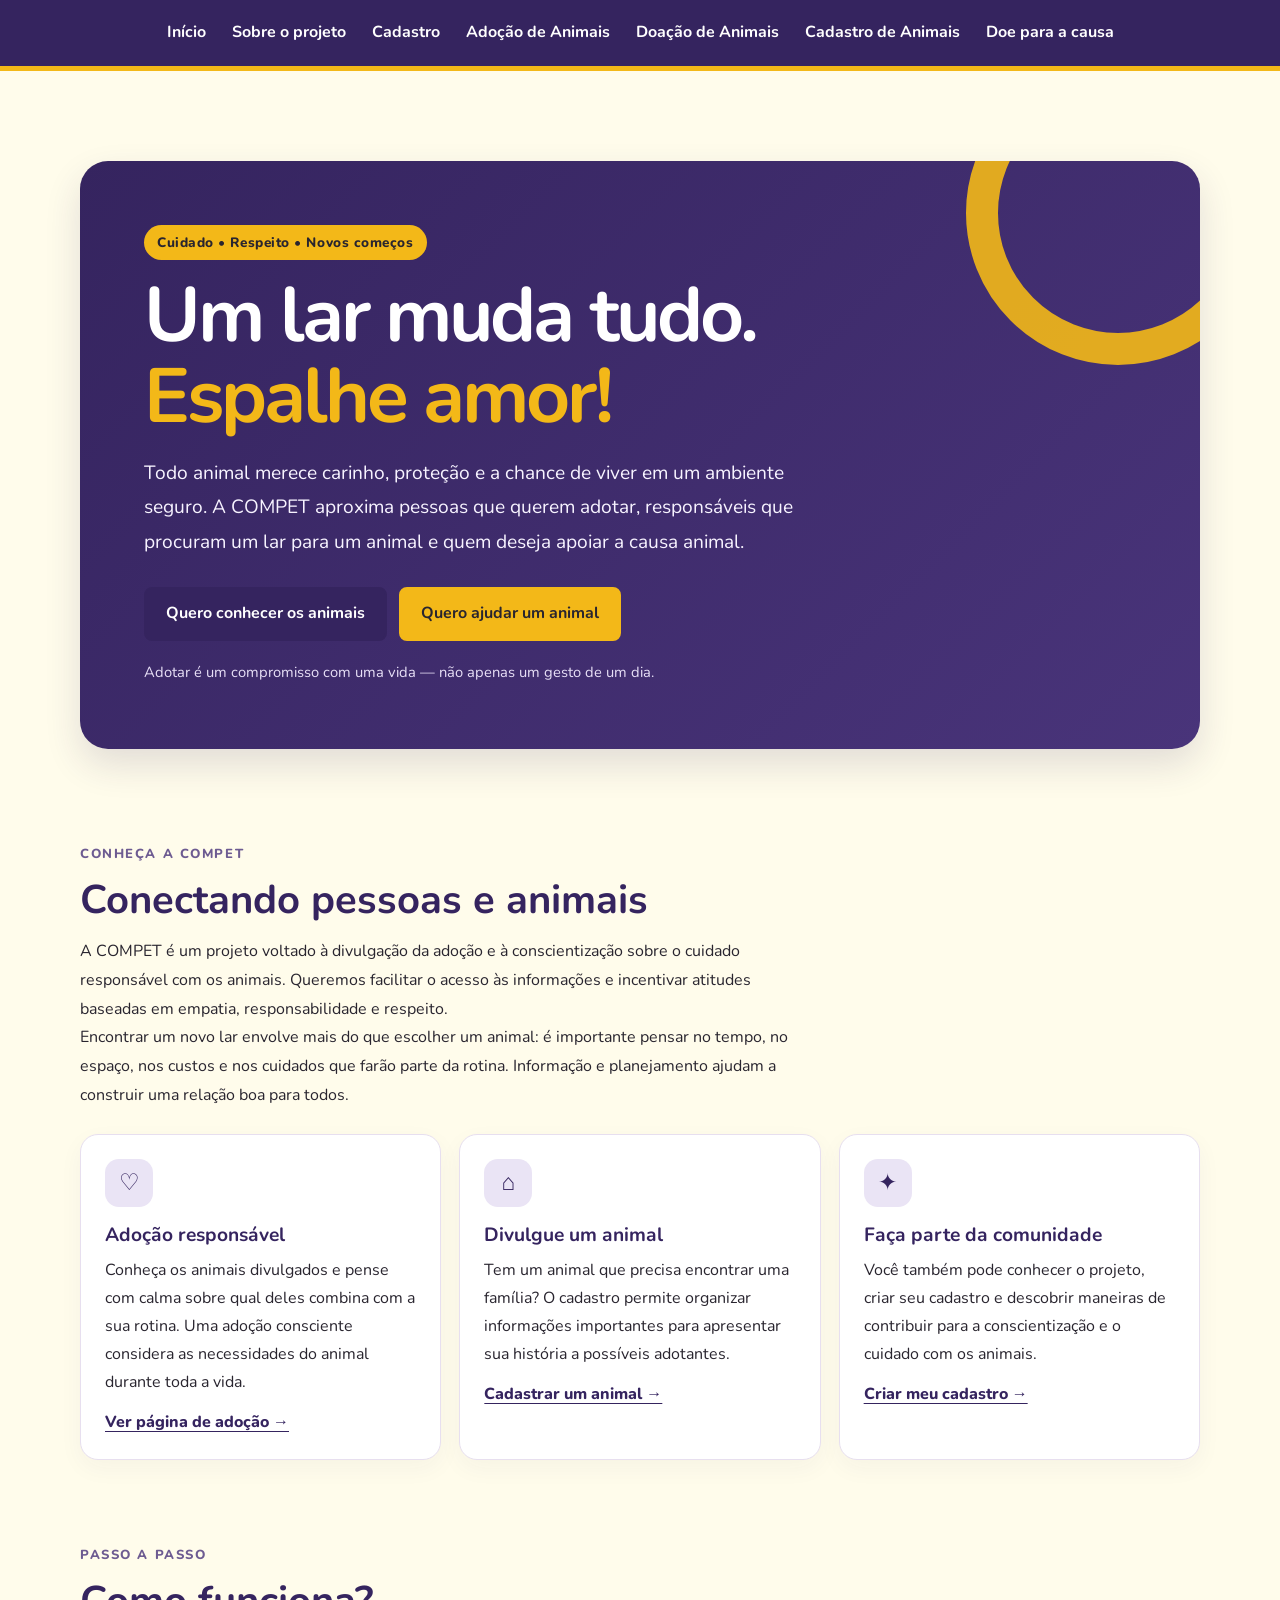
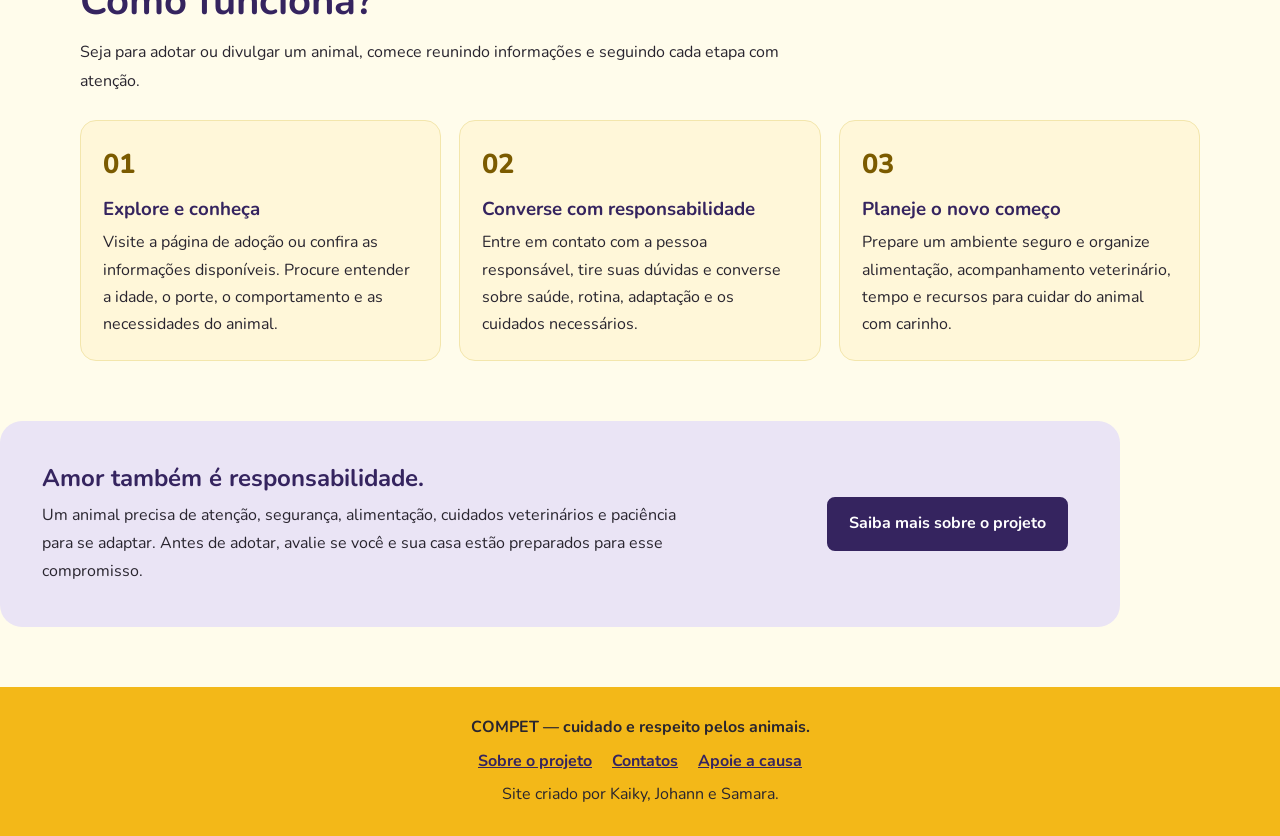
==== index.html @ 45d0186b "Redesenha página inicial e amplia conteúdo da COMPET" ====
<!DOCTYPE html>
<html lang="pt-BR">
<head>
    <meta charset="UTF-8">
    <meta name="viewport" content="width=device-width, initial-scale=1.0">
    <meta name="author" content="Johann, Samara e Kaiky">
    <meta name="description" content="COMPET: conheça caminhos para adoção responsável, cadastro de animais e apoio à causa animal.">
    <meta name="theme-color" content="#35245F">
    <title>COMPET | Espalhe amor, transforme vidas</title>
    <link rel="icon" href="icone_compet.png">
    <link rel="stylesheet" href="css/style.css">
    <style>
        .skip-link{position:absolute;left:12px;top:10px;z-index:10;transform:translateY(-160%);padding:10px 14px;background:#fff;color:#35245F;border:2px solid #35245F;border-radius:8px}
        .skip-link:focus{transform:translateY(0)}
        .home{width:min(1120px,90%);margin:0 auto}
        .hero{padding:clamp(44px,8vw,90px) 0 58px}
        .hero-box{position:relative;overflow:hidden;padding:clamp(28px,6vw,64px);border-radius:28px;background:linear-gradient(135deg,#35245F 0%,#49347A 100%);color:#fff;box-shadow:0 16px 36px #35245f24}
        .hero-box:after{content:"";position:absolute;width:240px;height:240px;border:32px solid #F3B818;border-radius:50%;right:-70px;top:-100px;opacity:.9}
        .eyebrow{display:inline-block;margin-bottom:16px;padding:7px 13px;border-radius:999px;background:#F3B818;color:#29252F;font-size:.85rem;font-weight:800;letter-spacing:.04em}
        .hero h1{max-width:720px;margin-bottom:18px;color:#fff;font-size:clamp(2.5rem,7vw,4.8rem);line-height:1.05;letter-spacing:-.04em}
        .hero h1 span{color:#F3B818}
        .hero p{max-width:650px;color:#F7F3FF;font-size:clamp(1.05rem,2vw,1.2rem);line-height:1.8}
        .acoes{display:flex;flex-wrap:wrap;gap:12px;margin-top:28px}
        .acoes .botao-link{margin:0;text-align:center}
        .acoes .botao-link.secundario{background:#F3B818;border-color:#F3B818;color:#29252F}
        .acoes .botao-link.secundario:hover{background:#ffcf45}
        .nota-hero{margin-top:18px!important;font-size:.92rem!important;color:#e8e0f7!important}
        .secao{padding:34px 0 48px}
        .cabecalho-secao{max-width:720px;margin-bottom:24px}
        .cabecalho-secao .mini{color:#6d5b91;text-transform:uppercase;font-size:.82rem;font-weight:800;letter-spacing:.12em}
        .cabecalho-secao h2{margin:8px 0 12px;font-size:clamp(1.8rem,4vw,2.5rem)}
        .cabecalho-secao p{line-height:1.8}
        .grade{display:grid;grid-template-columns:repeat(3,minmax(0,1fr));gap:18px}
        .cartao{padding:24px;border:1px solid #e7dfef;border-radius:18px;background:#fff;box-shadow:0 8px 24px #35245f0b}
        .icone-cartao{display:grid;place-items:center;width:48px;height:48px;margin-bottom:16px;border-radius:14px;background:#EAE4F5;color:#35245F;font-size:1.45rem}
        .cartao h3{margin-bottom:9px;font-size:1.2rem}
        .cartao p{line-height:1.75}
        .cartao a{display:inline-block;margin-top:14px;font-weight:800;text-underline-offset:4px}
        .passos{display:grid;grid-template-columns:repeat(3,minmax(0,1fr));gap:18px;counter-reset:passo}
        .passo{padding:22px;border-radius:16px;background:#fff7d9;border:1px solid #f3e6ac}
        .passo:before{counter-increment:passo;content:"0" counter(passo);display:block;margin-bottom:12px;color:#7b5b00;font-size:1.7rem;font-weight:800}
        .passo h3{margin-bottom:8px}
        .passo p{line-height:1.7}
        .faixa{display:flex;align-items:center;justify-content:space-between;gap:24px;padding:clamp(24px,5vw,42px);border-radius:22px;background:#EAE4F5;margin:12px 0 60px}
        .faixa h2{margin-bottom:8px}
        .faixa p{max-width:650px;line-height:1.75}
        footer{margin-top:auto}
        footer p{margin:8px 0}
        footer a{margin:0 8px}
        @media(max-width:800px){.grade,.passos{grid-template-columns:1fr 1fr}.faixa{align-items:flex-start;flex-direction:column}}
        @media(max-width:560px){.grade,.passos{grid-template-columns:1fr}.hero-box:after{width:140px;height:140px;border-width:20px;right:-70px;top:-65px}.acoes{flex-direction:column}.acoes .botao-link{width:100%}.secao{padding:24px 0 36px}}
    </style>
</head>
<body>
    <a class="skip-link" href="#conteudo-principal">Pular para o conteúdo principal</a>
    <header>
        <nav aria-label="Navegação principal">
            <a href="index.html" aria-current="page">Início</a>
            <a href="paginas/sobre o projeto.html">Sobre o projeto</a>
            <a href="paginas/cadastro.html">Cadastro</a>
            <a href="paginas/adocao.html">Adoção de Animais</a>
            <a href="paginas/doacao.html">Doação de Animais</a>
            <a href="paginas/cadastro animal.html">Cadastro de Animais</a>
            <a href="paginas/fundo.html">Doe para a causa</a>
        </nav>
    </header>

    <main id="conteudo-principal">
        <section class="hero home" aria-labelledby="titulo-principal">
            <div class="hero-box">
                <span class="eyebrow">Cuidado • Respeito • Novos começos</span>
                <h1 id="titulo-principal">Um lar muda tudo. <span>Espalhe amor!</span></h1>
                <p>Todo animal merece carinho, proteção e a chance de viver em um ambiente seguro. A COMPET aproxima pessoas que querem adotar, responsáveis que procuram um lar para um animal e quem deseja apoiar a causa animal.</p>
                <div class="acoes">
                    <a class="botao-link" href="paginas/adocao.html">Quero conhecer os animais</a>
                    <a class="botao-link secundario" href="paginas/doacao.html">Quero ajudar um animal</a>
                </div>
                <p class="nota-hero">Adotar é um compromisso com uma vida — não apenas um gesto de um dia.</p>
            </div>
        </section>

        <section class="secao home" aria-labelledby="sobre-compet">
            <div class="cabecalho-secao">
                <span class="mini">Conheça a COMPET</span>
                <h2 id="sobre-compet">Conectando pessoas e animais</h2>
                <p>A COMPET é um projeto voltado à divulgação da adoção e à conscientização sobre o cuidado responsável com os animais. Queremos facilitar o acesso às informações e incentivar atitudes baseadas em empatia, responsabilidade e respeito.</p>
                <p>Encontrar um novo lar envolve mais do que escolher um animal: é importante pensar no tempo, no espaço, nos custos e nos cuidados que farão parte da rotina. Informação e planejamento ajudam a construir uma relação boa para todos.</p>
            </div>
            <div class="grade">
                <article class="cartao">
                    <div class="icone-cartao" aria-hidden="true">♡</div>
                    <h3>Adoção responsável</h3>
                    <p>Conheça os animais divulgados e pense com calma sobre qual deles combina com a sua rotina. Uma adoção consciente considera as necessidades do animal durante toda a vida.</p>
                    <a href="paginas/adocao.html">Ver página de adoção →</a>
                </article>
                <article class="cartao">
                    <div class="icone-cartao" aria-hidden="true">⌂</div>
                    <h3>Divulgue um animal</h3>
                    <p>Tem um animal que precisa encontrar uma família? O cadastro permite organizar informações importantes para apresentar sua história a possíveis adotantes.</p>
                    <a href="paginas/cadastro animal.html">Cadastrar um animal →</a>
                </article>
                <article class="cartao">
                    <div class="icone-cartao" aria-hidden="true">✦</div>
                    <h3>Faça parte da comunidade</h3>
                    <p>Você também pode conhecer o projeto, criar seu cadastro e descobrir maneiras de contribuir para a conscientização e o cuidado com os animais.</p>
                    <a href="paginas/cadastro.html">Criar meu cadastro →</a>
                </article>
            </div>
        </section>

        <section class="secao home" aria-labelledby="como-funciona">
            <div class="cabecalho-secao">
                <span class="mini">Passo a passo</span>
                <h2 id="como-funciona">Como funciona?</h2>
                <p>Seja para adotar ou divulgar um animal, comece reunindo informações e seguindo cada etapa com atenção.</p>
            </div>
            <div class="passos">
                <article class="passo">
                    <h3>Explore e conheça</h3>
                    <p>Visite a página de adoção ou confira as informações disponíveis. Procure entender a idade, o porte, o comportamento e as necessidades do animal.</p>
                </article>
                <article class="passo">
                    <h3>Converse com responsabilidade</h3>
                    <p>Entre em contato com a pessoa responsável, tire suas dúvidas e converse sobre saúde, rotina, adaptação e os cuidados necessários.</p>
                </article>
                <article class="passo">
                    <h3>Planeje o novo começo</h3>
                    <p>Prepare um ambiente seguro e organize alimentação, acompanhamento veterinário, tempo e recursos para cuidar do animal com carinho.</p>
                </article>
            </div>
        </section>

        <section class="home faixa" aria-labelledby="adocao-consciente">
            <div>
                <h2 id="adocao-consciente">Amor também é responsabilidade.</h2>
                <p>Um animal precisa de atenção, segurança, alimentação, cuidados veterinários e paciência para se adaptar. Antes de adotar, avalie se você e sua casa estão preparados para esse compromisso.</p>
            </div>
            <a class="botao-link" href="paginas/sobre o projeto.html">Saiba mais sobre o projeto</a>
        </section>
    </main>

    <footer>
        <p><strong>COMPET — cuidado e respeito pelos animais.</strong></p>
        <p>
            <a href="paginas/sobre o projeto.html">Sobre o projeto</a>
            <a href="paginas/contato.html">Contatos</a>
            <a href="paginas/fundo.html">Apoie a causa</a>
        </p>
        <p>Site criado por Kaiky, Johann e Samara.</p>
    </footer>
</body>
</html>
---- css/style.css ----
@import url('https://fonts.googleapis.com/css2?family=Nunito:wght@400;600;700;800&display=swap');

* {
    margin: 0;
    padding: 0;
    box-sizing: border-box;
}

html {
    background-color: #FFFCEB;
    scroll-behavior: smooth;
    min-height: 100%;
}

body {
    min-height: 100vh;
    display: flex;
    flex-direction: column;
    font-family: 'Nunito', Arial, sans-serif;
    color: #29252F;
    background-color: #FFFCEB;
    line-height: 1.6;
}

main {
    flex: 1;
}

h1, h2, h3 {
    color: #35245F;
    line-height: 1.25;
}

nav {
    background-color: #35245F;
    border-bottom: 5px solid #F3B818;
    padding: 20px 8%;
    display: flex;
    align-items: center;
    justify-content: center;
    flex-wrap: wrap;
    gap: 12px 26px;
    text-align: center;
}

nav a {
    color: #FFFFFF;
    text-decoration: none;
    font-weight: 700;
}

nav a:hover {
    color: #F3B818;
    text-decoration: underline;
    text-underline-offset: 4px;
}

#titulo {
    font-family: 'Nunito', Arial, sans-serif;
    font-size: clamp(2.2rem, 5vw, 3rem);
    font-weight: 800;
    color: #35245F;
}

a {
    color: #35245F;
}

a:hover {
    text-decoration-thickness: 2px;
}

button,
input[type="submit"],
input[type="button"] {
    font: inherit;
    font-weight: 700;
    color: #FFFFFF;
    background-color: #35245F;
    border: 2px solid #35245F;
    border-radius: 8px;
    padding: 10px 18px;
    cursor: pointer;
}

button:hover,
input[type="submit"]:hover,
input[type="button"]:hover {
    background-color: #281A49;
    border-color: #281A49;
}

input,
select,
textarea {
    font: inherit;
    color: #29252F;
}

.botao-link {
    display: inline-block;
    margin: 12px 10px 12px 0;
    padding: 12px 20px;
    border: 2px solid #35245F;
    border-radius: 8px;
    background-color: #35245F;
    color: #FFFFFF;
    text-decoration: none;
    font-weight: 700;
}

.botao-link.secundario {
    background-color: #EAE4F5;
    color: #35245F;
}

.botao-link:hover {
    text-decoration: underline;
    text-underline-offset: 3px;
}

.botao-link.secundario:hover {
    background-color: #DCD2EE;
}

footer {
    background-color: #F3B818;
    color: #29252F;
    padding: 20px 8%;
    text-align: center;
}

footer a {
    color: #35245F;
    font-weight: 700;
}

a:focus-visible,
button:focus-visible,
input:focus-visible,
select:focus-visible,
textarea:focus-visible {
    outline: 3px solid #35245F;
    outline-offset: 3px;
}

@media (max-width: 600px) {
    nav {
        padding: 16px 5%;
        gap: 10px 16px;
    }

    footer {
        padding: 18px 5%;
    }
}
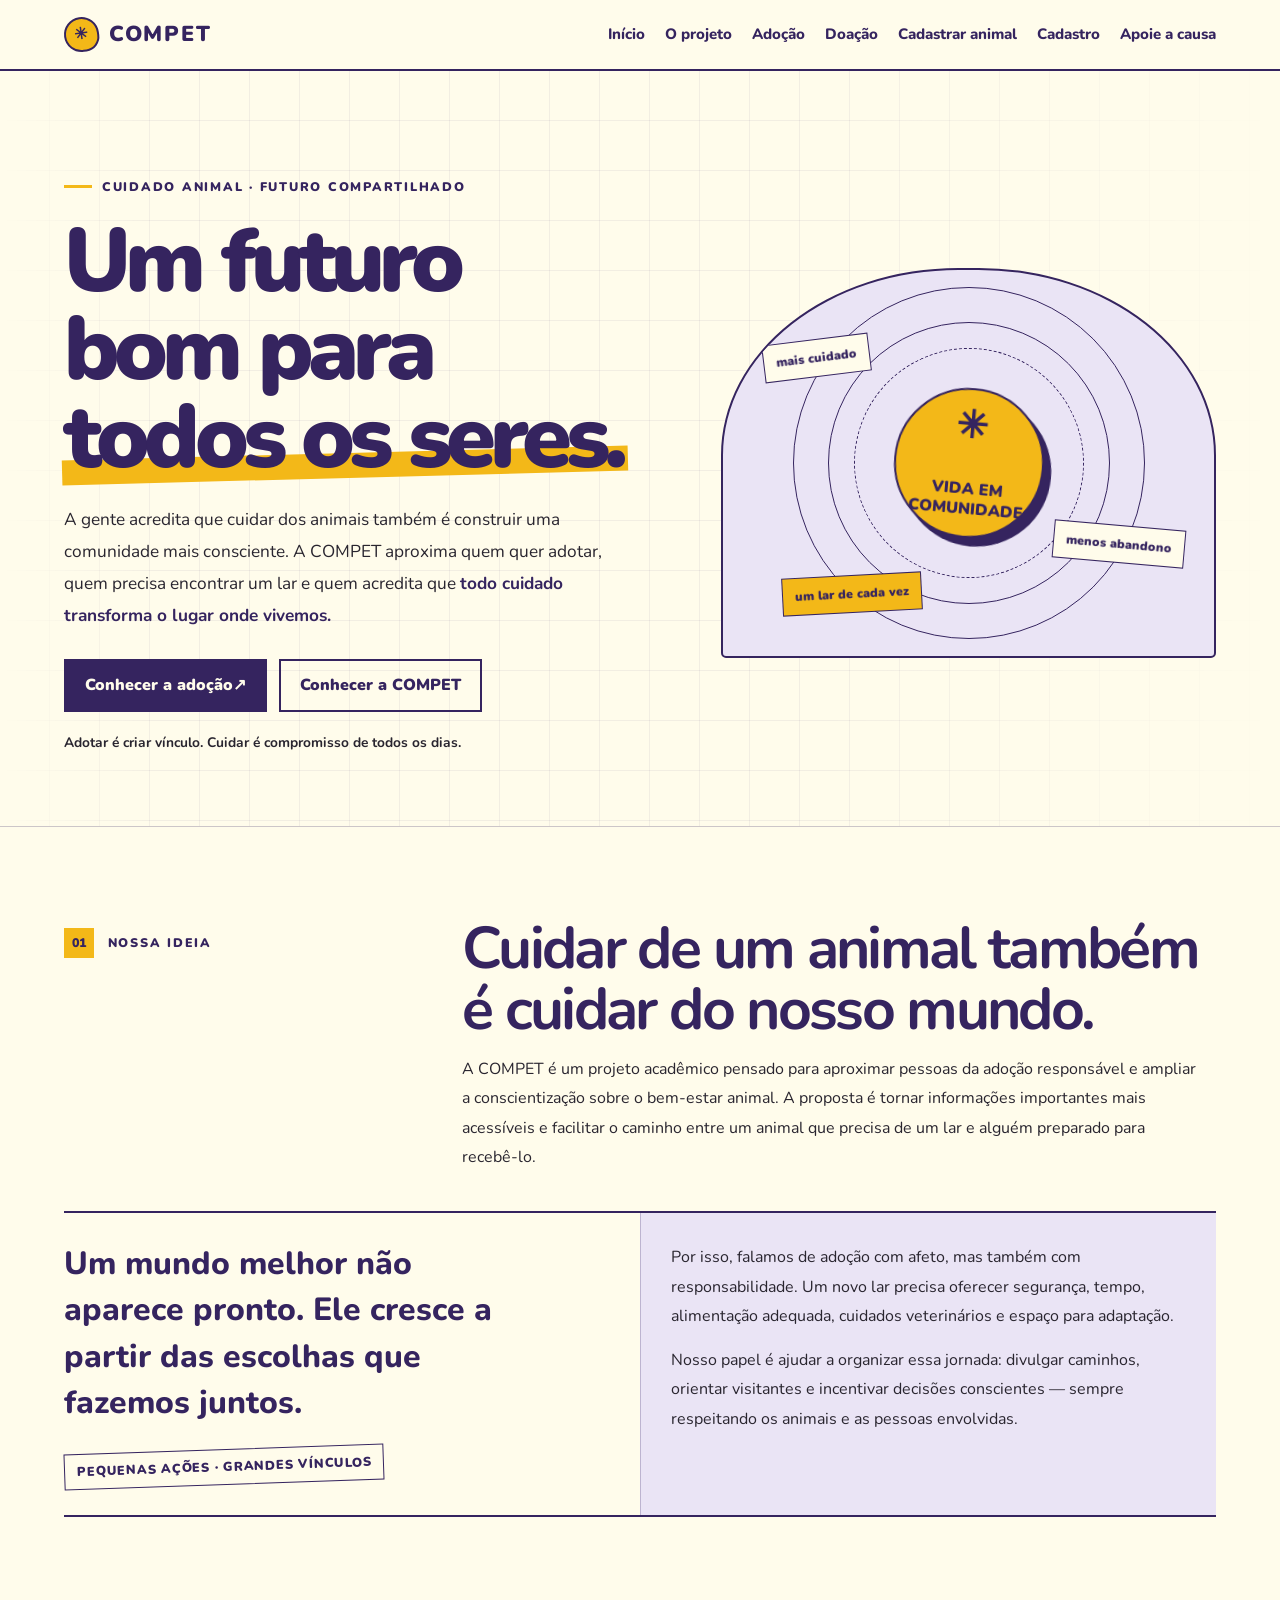
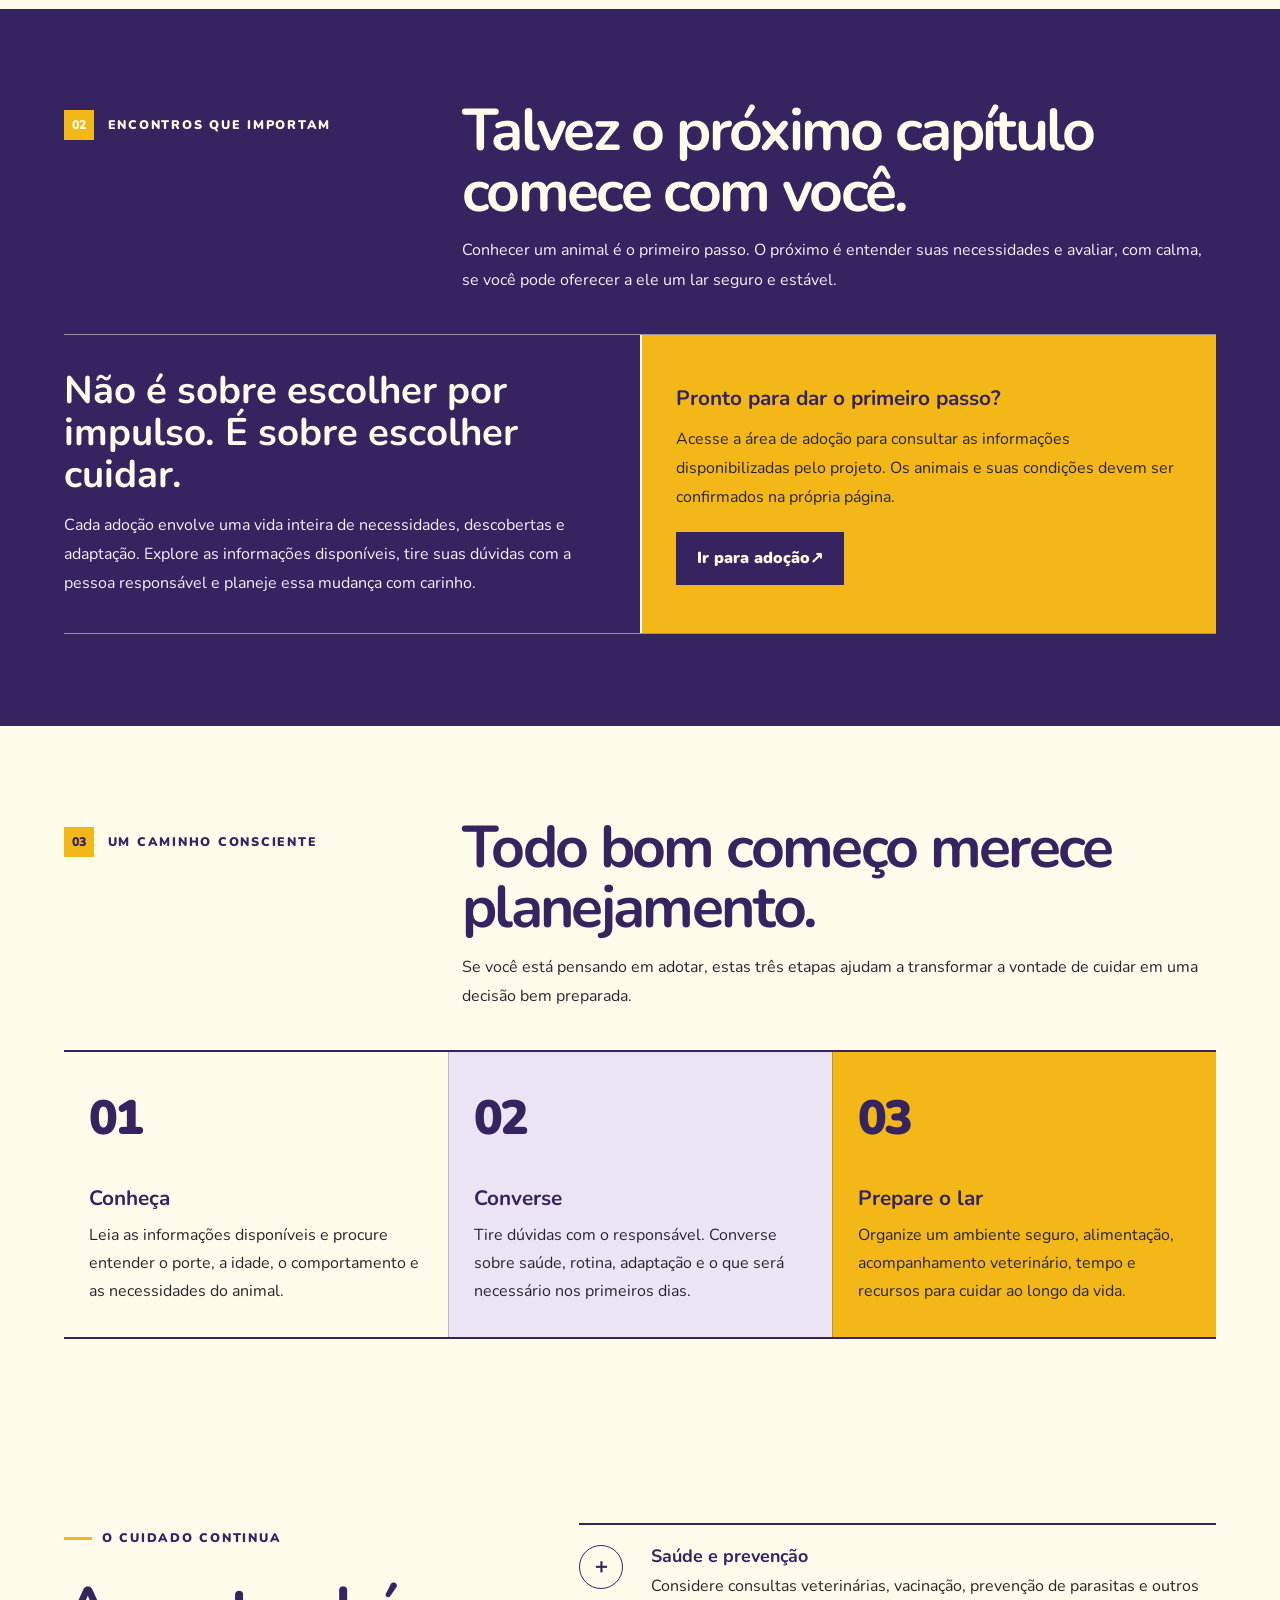
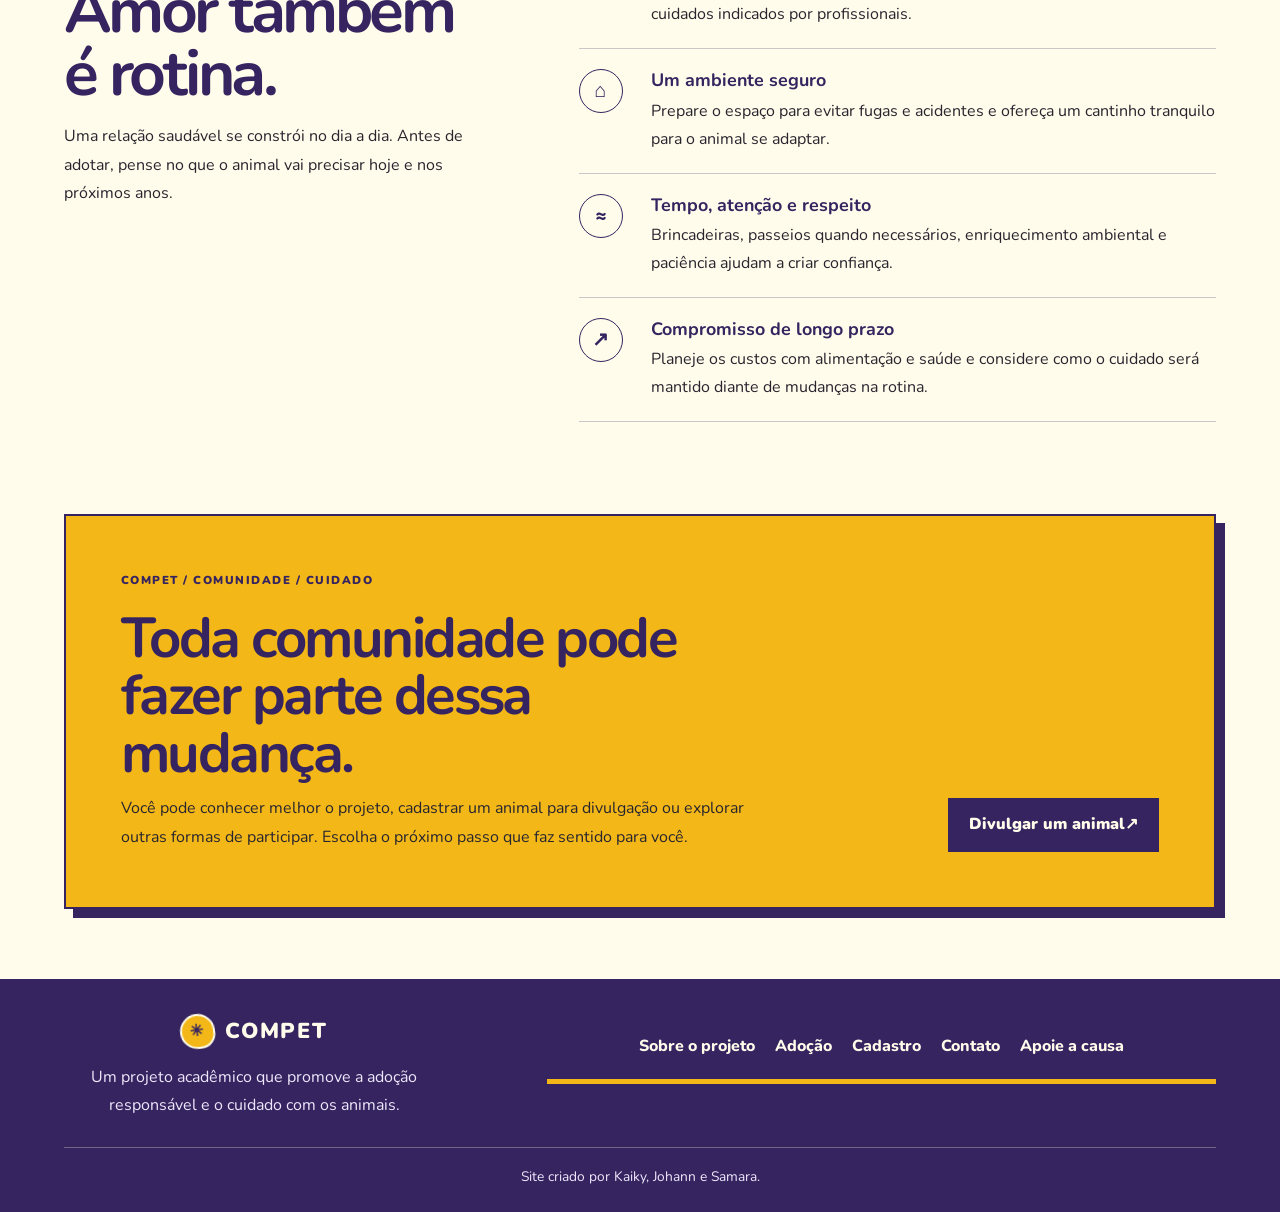
==== commit fa087be7: "Redesign da página inicial com identidade solarpunk" ====
--- a/index.html
+++ b/index.html
@@ -4,149 +4,404 @@
     <meta charset="UTF-8">
     <meta name="viewport" content="width=device-width, initial-scale=1.0">
     <meta name="author" content="Johann, Samara e Kaiky">
-    <meta name="description" content="COMPET: conheça caminhos para adoção responsável, cadastro de animais e apoio à causa animal.">
-    <meta name="theme-color" content="#35245F">
-    <title>COMPET | Espalhe amor, transforme vidas</title>
+    <meta name="description" content="COMPET conecta pessoas à adoção responsável e ao cuidado com os animais.">
+    <meta name="theme-color" content="#FFFCEB">
+    <title>COMPET — Um futuro bom para todos os seres</title>
     <link rel="icon" href="icone_compet.png">
     <link rel="stylesheet" href="css/style.css">
     <style>
-        .skip-link{position:absolute;left:12px;top:10px;z-index:10;transform:translateY(-160%);padding:10px 14px;background:#fff;color:#35245F;border:2px solid #35245F;border-radius:8px}
-        .skip-link:focus{transform:translateY(0)}
-        .home{width:min(1120px,90%);margin:0 auto}
-        .hero{padding:clamp(44px,8vw,90px) 0 58px}
-        .hero-box{position:relative;overflow:hidden;padding:clamp(28px,6vw,64px);border-radius:28px;background:linear-gradient(135deg,#35245F 0%,#49347A 100%);color:#fff;box-shadow:0 16px 36px #35245f24}
-        .hero-box:after{content:"";position:absolute;width:240px;height:240px;border:32px solid #F3B818;border-radius:50%;right:-70px;top:-100px;opacity:.9}
-        .eyebrow{display:inline-block;margin-bottom:16px;padding:7px 13px;border-radius:999px;background:#F3B818;color:#29252F;font-size:.85rem;font-weight:800;letter-spacing:.04em}
-        .hero h1{max-width:720px;margin-bottom:18px;color:#fff;font-size:clamp(2.5rem,7vw,4.8rem);line-height:1.05;letter-spacing:-.04em}
-        .hero h1 span{color:#F3B818}
-        .hero p{max-width:650px;color:#F7F3FF;font-size:clamp(1.05rem,2vw,1.2rem);line-height:1.8}
-        .acoes{display:flex;flex-wrap:wrap;gap:12px;margin-top:28px}
-        .acoes .botao-link{margin:0;text-align:center}
-        .acoes .botao-link.secundario{background:#F3B818;border-color:#F3B818;color:#29252F}
-        .acoes .botao-link.secundario:hover{background:#ffcf45}
-        .nota-hero{margin-top:18px!important;font-size:.92rem!important;color:#e8e0f7!important}
-        .secao{padding:34px 0 48px}
-        .cabecalho-secao{max-width:720px;margin-bottom:24px}
-        .cabecalho-secao .mini{color:#6d5b91;text-transform:uppercase;font-size:.82rem;font-weight:800;letter-spacing:.12em}
-        .cabecalho-secao h2{margin:8px 0 12px;font-size:clamp(1.8rem,4vw,2.5rem)}
-        .cabecalho-secao p{line-height:1.8}
-        .grade{display:grid;grid-template-columns:repeat(3,minmax(0,1fr));gap:18px}
-        .cartao{padding:24px;border:1px solid #e7dfef;border-radius:18px;background:#fff;box-shadow:0 8px 24px #35245f0b}
-        .icone-cartao{display:grid;place-items:center;width:48px;height:48px;margin-bottom:16px;border-radius:14px;background:#EAE4F5;color:#35245F;font-size:1.45rem}
-        .cartao h3{margin-bottom:9px;font-size:1.2rem}
-        .cartao p{line-height:1.75}
-        .cartao a{display:inline-block;margin-top:14px;font-weight:800;text-underline-offset:4px}
-        .passos{display:grid;grid-template-columns:repeat(3,minmax(0,1fr));gap:18px;counter-reset:passo}
-        .passo{padding:22px;border-radius:16px;background:#fff7d9;border:1px solid #f3e6ac}
-        .passo:before{counter-increment:passo;content:"0" counter(passo);display:block;margin-bottom:12px;color:#7b5b00;font-size:1.7rem;font-weight:800}
-        .passo h3{margin-bottom:8px}
-        .passo p{line-height:1.7}
-        .faixa{display:flex;align-items:center;justify-content:space-between;gap:24px;padding:clamp(24px,5vw,42px);border-radius:22px;background:#EAE4F5;margin:12px 0 60px}
-        .faixa h2{margin-bottom:8px}
-        .faixa p{max-width:650px;line-height:1.75}
-        footer{margin-top:auto}
-        footer p{margin:8px 0}
-        footer a{margin:0 8px}
-        @media(max-width:800px){.grade,.passos{grid-template-columns:1fr 1fr}.faixa{align-items:flex-start;flex-direction:column}}
-        @media(max-width:560px){.grade,.passos{grid-template-columns:1fr}.hero-box:after{width:140px;height:140px;border-width:20px;right:-70px;top:-65px}.acoes{flex-direction:column}.acoes .botao-link{width:100%}.secao{padding:24px 0 36px}}
+        :root {
+            --creme: #FFFCEB;
+            --roxo: #35245F;
+            --amarelo: #F3B818;
+            --lilas: #EAE4F5;
+            --texto: #29252F;
+            --linha: rgba(53,36,95,.25);
+        }
+
+        html { scroll-behavior: smooth; }
+        body { overflow-x: hidden; background: var(--creme); }
+        .skip-link {
+            position: absolute; top: 8px; left: 12px; z-index: 20;
+            padding: 10px 14px; background: var(--creme); color: var(--roxo);
+            border: 2px solid var(--roxo); transform: translateY(-160%);
+        }
+        .skip-link:focus { transform: translateY(0); }
+        .site-nav {
+            position: relative; z-index: 5; display: flex; align-items: center;
+            justify-content: space-between; gap: 20px; padding: 17px max(5%, calc((100% - 1180px)/2));
+            background: var(--creme); border-bottom: 2px solid var(--roxo);
+        }
+        .marca {
+            display: inline-flex; align-items: center; gap: 10px; color: var(--roxo);
+            text-decoration: none; font-size: 1.35rem; font-weight: 900; letter-spacing: .08em;
+            white-space: nowrap;
+        }
+        .marca-simbolo {
+            display: inline-grid; place-items: center; width: 35px; height: 35px;
+            border: 2px solid var(--roxo); border-radius: 50% 50% 42% 50%;
+            background: var(--amarelo); font-size: 1rem; transform: rotate(-8deg);
+        }
+        .site-nav nav {
+            display: flex; flex-wrap: wrap; align-items: center; justify-content: flex-end;
+            gap: 8px 20px; padding: 0; background: transparent; border: 0; text-align: left;
+        }
+        .site-nav nav a {
+            color: var(--roxo); font-size: .94rem; font-weight: 800; text-decoration: none;
+            text-underline-offset: 5px;
+        }
+        .site-nav nav a:hover, .site-nav nav a:focus-visible { color: var(--roxo); text-decoration: underline; }
+        a:focus-visible { outline: 3px solid var(--amarelo); outline-offset: 4px; }
+        .wrap { width: min(1160px, 90%); margin-inline: auto; }
+        .hero {
+            position: relative; padding: clamp(55px, 8vw, 100px) 0 72px;
+            border-bottom: 1px solid var(--linha); overflow: hidden;
+        }
+        .hero:before {
+            content: ""; position: absolute; inset: 0; pointer-events: none; opacity: .5;
+            background-image: linear-gradient(90deg, transparent 49px, var(--linha) 50px, transparent 51px),
+                              linear-gradient(transparent 49px, var(--linha) 50px, transparent 51px);
+            background-size: 50px 50px;
+            mask-image: linear-gradient(90deg, transparent, #000 12%, #000 65%, transparent);
+        }
+        .hero-layout {
+            position: relative; display: grid; grid-template-columns: 1.08fr .92fr;
+            align-items: center; gap: clamp(28px, 6vw, 82px);
+        }
+        .kicker {
+            display: inline-flex; align-items: center; gap: 10px; margin-bottom: 22px;
+            color: var(--roxo); font-size: .78rem; font-weight: 900; letter-spacing: .14em;
+            text-transform: uppercase;
+        }
+        .kicker:before { content: ""; width: 28px; height: 3px; background: var(--amarelo); }
+        h1, h2, h3 { color: var(--roxo); }
+        .hero h1 {
+            max-width: 700px; margin: 0 0 22px; font-size: clamp(3.1rem, 7vw, 6.4rem);
+            line-height: .98; letter-spacing: -.065em; font-weight: 900;
+        }
+        .hero h1 em { position: relative; display: inline-block; color: var(--roxo); font-style: normal; z-index: 0; }
+        .hero h1 em:after {
+            content: ""; position: absolute; z-index: -1; height: .28em; left: -.02em; right: -.06em;
+            bottom: .04em; background: var(--amarelo); transform: rotate(-1.5deg);
+        }
+        .hero-copy { max-width: 560px; font-size: 1.08rem; line-height: 1.85; }
+        .hero-copy strong { color: var(--roxo); }
+        .hero-actions { display: flex; flex-wrap: wrap; align-items: center; gap: 12px; margin-top: 27px; }
+        .cta {
+            display: inline-flex; align-items: center; justify-content: center; min-height: 49px;
+            padding: 12px 19px; border: 2px solid var(--roxo); background: var(--roxo);
+            color: var(--creme); font-weight: 900; text-decoration: none; transition: transform .18s ease;
+        }
+        .cta:hover { color: var(--creme); transform: translateY(-3px); text-decoration: underline; text-underline-offset: 4px; }
+        .cta-light { background: transparent; color: var(--roxo); }
+        .cta-light:hover { background: var(--lilas); color: var(--roxo); }
+        .hero-note { margin-top: 20px; font-size: .86rem; font-weight: 700; }
+        .sun-system {
+            position: relative; min-height: 390px; display: grid; place-items: center;
+            border: 2px solid var(--roxo); border-radius: 48% 48% 5px 5px;
+            background: var(--lilas); overflow: hidden;
+        }
+        .sun-system:before, .sun-system:after { content: ""; position: absolute; border: 1px solid var(--roxo); border-radius: 50%; }
+        .sun-system:before { width: 280px; height: 280px; }
+        .sun-system:after { width: 350px; height: 350px; }
+        .orbit {
+            position: absolute; width: 230px; height: 230px; border: 1px dashed var(--roxo);
+            border-radius: 50%; transform: rotate(-25deg);
+        }
+        .sun-disc {
+            position: relative; z-index: 1; display: grid; place-items: center; width: 150px; height: 150px;
+            border: 2px solid var(--roxo); border-radius: 50%; background: var(--amarelo);
+            color: var(--roxo); font-size: 1rem; font-weight: 900; text-align: center; line-height: 1.2;
+            box-shadow: 8px 8px 0 var(--roxo); transform: rotate(5deg);
+        }
+        .sun-disc span { display: block; font-size: 2.4rem; line-height: 1; }
+        .orbit-label {
+            position: absolute; z-index: 2; padding: 8px 12px; background: var(--creme);
+            border: 1px solid var(--roxo); color: var(--roxo); font-size: .78rem; font-weight: 900;
+        }
+        .label-one { top: 18%; left: 8%; transform: rotate(-7deg); }
+        .label-two { right: 6%; bottom: 24%; transform: rotate(5deg); }
+        .label-three { left: 12%; bottom: 11%; transform: rotate(-3deg); background: var(--amarelo); }
+        .section { padding: clamp(56px, 8vw, 92px) 0; }
+        .section-heading { display: grid; grid-template-columns: .65fr 1.35fr; gap: 35px; align-items: start; margin-bottom: 38px; }
+        .section-index { padding-top: 9px; color: var(--roxo); font-size: .78rem; font-weight: 900; letter-spacing: .14em; text-transform: uppercase; }
+        .section-index span { display: inline-block; padding: 5px 8px; margin-right: 8px; background: var(--amarelo); letter-spacing: 0; }
+        .section-heading h2 { max-width: 760px; margin: 0 0 14px; font-size: clamp(2.1rem, 4.6vw, 4rem); line-height: 1.03; letter-spacing: -.045em; }
+        .section-heading p { max-width: 740px; line-height: 1.85; }
+        .manifesto { display: grid; grid-template-columns: 1fr 1fr; border-top: 2px solid var(--roxo); border-bottom: 2px solid var(--roxo); }
+        .manifesto-lead { padding: 28px 32px 30px 0; }
+        .manifesto-lead p { max-width: 470px; font-size: clamp(1.3rem, 2.5vw, 2rem); line-height: 1.45; font-weight: 800; color: var(--roxo); }
+        .manifesto-detail { padding: 30px; border-left: 1px solid var(--linha); background: var(--lilas); }
+        .manifesto-detail p { line-height: 1.85; }
+        .manifesto-detail p + p { margin-top: 14px; }
+        .word-stamp {
+            display: inline-block; margin-top: 22px; padding: 7px 12px; border: 1px solid var(--roxo);
+            color: var(--roxo); font-size: .8rem; font-weight: 900; letter-spacing: .06em; transform: rotate(-2deg);
+        }
+        .adoption-zone { background: var(--roxo); color: var(--creme); }
+        .adoption-zone h2, .adoption-zone h3 { color: var(--creme); }
+        .adoption-zone .section-index { color: var(--creme); }
+        .adoption-zone .section-heading p { color: #f4efff; }
+        .adoption-feature {
+            display: grid; grid-template-columns: 1fr 1fr; align-items: stretch;
+            border-top: 1px solid rgba(255,252,235,.5); border-bottom: 1px solid rgba(255,252,235,.5);
+        }
+        .adoption-quote { padding: 35px 40px 35px 0; }
+        .adoption-quote h3 { margin-bottom: 15px; font-size: clamp(1.7rem, 3vw, 2.7rem); line-height: 1.1; }
+        .adoption-quote p { max-width: 520px; line-height: 1.8; color: #f4efff; }
+        .adoption-aside {
+            display: flex; flex-direction: column; align-items: flex-start; justify-content: center;
+            padding: 34px; background: var(--amarelo); color: var(--texto); border-left: 2px solid var(--creme);
+        }
+        .adoption-aside strong { color: var(--roxo); font-size: 1.3rem; }
+        .adoption-aside p { margin: 10px 0 20px; line-height: 1.8; }
+        .adoption-aside .cta { background: var(--roxo); color: var(--creme); border-color: var(--roxo); }
+        .steps { display: grid; grid-template-columns: repeat(3, minmax(0,1fr)); border-top: 2px solid var(--roxo); border-bottom: 2px solid var(--roxo); }
+        .step { position: relative; padding: 28px 25px 32px; min-height: 230px; }
+        .step + .step { border-left: 1px solid var(--linha); }
+        .step-number { display: block; margin-bottom: 28px; color: var(--roxo); font-size: 3rem; font-weight: 900; letter-spacing: -.07em; }
+        .step:nth-child(2) { background: var(--lilas); }
+        .step:nth-child(3) { background: var(--amarelo); }
+        .step h3 { margin-bottom: 10px; font-size: 1.3rem; }
+        .step p { line-height: 1.75; }
+        .care-layout { display: grid; grid-template-columns: .8fr 1.2fr; gap: clamp(30px, 7vw, 90px); align-items: start; }
+        .care-title { position: sticky; top: 24px; }
+        .care-title h2 { margin: 10px 0 16px; font-size: clamp(2.4rem, 5vw, 4.5rem); line-height: .98; letter-spacing: -.055em; }
+        .care-title p { line-height: 1.8; }
+        .care-list { border-top: 2px solid var(--roxo); }
+        .care-item { display: grid; grid-template-columns: 54px 1fr; gap: 18px; padding: 20px 0; border-bottom: 1px solid var(--linha); }
+        .care-symbol { display: grid; place-items: center; width: 44px; height: 44px; border: 1px solid var(--roxo); border-radius: 50%; color: var(--roxo); font-size: 1.25rem; font-weight: 900; }
+        .care-item h3 { margin-bottom: 5px; font-size: 1.12rem; }
+        .care-item p { line-height: 1.75; }
+        .join-band { position: relative; padding: clamp(28px, 5vw, 55px); background: var(--amarelo); border: 2px solid var(--roxo); box-shadow: 9px 9px 0 var(--roxo); }
+        .join-band:before { content: "COMPET / COMUNIDADE / CUIDADO"; display: block; margin-bottom: 20px; color: var(--roxo); font-size: .72rem; font-weight: 900; letter-spacing: .13em; }
+        .join-inner { display: flex; align-items: flex-end; justify-content: space-between; gap: 28px; }
+        .join-inner h2 { max-width: 650px; margin-bottom: 12px; font-size: clamp(2rem, 4.4vw, 3.8rem); line-height: 1.02; letter-spacing: -.045em; }
+        .join-inner p { max-width: 640px; line-height: 1.8; }
+        .join-inner .cta { flex-shrink: 0; background: var(--roxo); color: var(--creme); }
+        .site-footer { margin-top: 70px; padding: 35px 0 24px; background: var(--roxo); color: var(--creme); }
+        .footer-inner { display: flex; align-items: flex-start; justify-content: space-between; gap: 35px; }
+        .footer-brand { max-width: 380px; }
+        .footer-brand .marca { color: var(--creme); }
+        .footer-brand .marca-simbolo { color: var(--roxo); border-color: var(--creme); }
+        .footer-brand p { margin-top: 14px; color: #eee7fb; line-height: 1.75; }
+        .footer-links { display: flex; flex-wrap: wrap; gap: 12px 20px; }
+        .footer-links a { color: var(--creme); font-weight: 800; text-underline-offset: 4px; }
+        .footer-bottom { margin-top: 28px; padding-top: 18px; border-top: 1px solid rgba(255,252,235,.3); font-size: .86rem; color: #eee7fb; }
+        @media (prefers-reduced-motion: reduce) { *, *:before, *:after { scroll-behavior: auto !important; transition: none !important; } }
+        @media (max-width: 850px) {
+            .site-nav { align-items: flex-start; flex-direction: column; }
+            .site-nav nav { justify-content: flex-start; }
+            .hero-layout { grid-template-columns: 1fr; }
+            .sun-system { min-height: 320px; }
+            .section-heading { grid-template-columns: 1fr; gap: 12px; }
+            .care-layout { grid-template-columns: 1fr; }
+            .care-title { position: static; }
+            .join-inner { align-items: flex-start; flex-direction: column; }
+        }
+        @media (max-width: 600px) {
+            .site-nav { padding: 15px 5%; }
+            .site-nav nav { gap: 8px 14px; }
+            .site-nav nav a { font-size: .88rem; }
+            .hero { padding: 48px 0 52px; }
+            .hero h1 { font-size: clamp(2.9rem, 15vw, 4.4rem); }
+            .hero-actions { align-items: stretch; flex-direction: column; }
+            .cta { width: 100%; text-align: center; }
+            .sun-system { min-height: 290px; }
+            .sun-system:before { width: 210px; height: 210px; }
+            .sun-system:after { width: 270px; height: 270px; }
+            .sun-disc { width: 125px; height: 125px; }
+            .sun-disc span { font-size: 2rem; }
+            .label-one { left: 4%; }
+            .label-two { right: 3%; }
+            .manifesto, .adoption-feature { grid-template-columns: 1fr; }
+            .manifesto-lead { padding: 25px 0; }
+            .manifesto-detail { padding: 25px; border-left: 0; border-top: 1px solid var(--linha); }
+            .adoption-quote { padding: 28px 0; }
+            .adoption-aside { padding: 25px; border-left: 0; border-top: 2px solid var(--creme); }
+            .steps { grid-template-columns: 1fr; }
+            .step { min-height: 0; padding: 22px; }
+            .step + .step { border-left: 0; border-top: 1px solid var(--linha); }
+            .step-number { margin-bottom: 13px; }
+            .care-item { grid-template-columns: 42px 1fr; gap: 12px; }
+            .care-symbol { width: 36px; height: 36px; }
+            .join-band { box-shadow: 5px 5px 0 var(--roxo); }
+            .footer-inner { flex-direction: column; }
+            .site-footer { margin-top: 55px; }
+        }
     </style>
 </head>
 <body>
     <a class="skip-link" href="#conteudo-principal">Pular para o conteúdo principal</a>
-    <header>
+
+    <header class="site-nav">
+        <a class="marca" href="index.html" aria-label="COMPET — página inicial">
+            <span class="marca-simbolo" aria-hidden="true">✳</span>
+            <span>COMPET</span>
+        </a>
         <nav aria-label="Navegação principal">
             <a href="index.html" aria-current="page">Início</a>
-            <a href="paginas/sobre o projeto.html">Sobre o projeto</a>
+            <a href="paginas/sobre o projeto.html">O projeto</a>
+            <a href="paginas/adocao.html">Adoção</a>
+            <a href="paginas/doacao.html">Doação</a>
+            <a href="paginas/cadastro animal.html">Cadastrar animal</a>
             <a href="paginas/cadastro.html">Cadastro</a>
-            <a href="paginas/adocao.html">Adoção de Animais</a>
-            <a href="paginas/doacao.html">Doação de Animais</a>
-            <a href="paginas/cadastro animal.html">Cadastro de Animais</a>
-            <a href="paginas/fundo.html">Doe para a causa</a>
+            <a href="paginas/fundo.html">Apoie a causa</a>
         </nav>
     </header>
 
     <main id="conteudo-principal">
-        <section class="hero home" aria-labelledby="titulo-principal">
-            <div class="hero-box">
-                <span class="eyebrow">Cuidado • Respeito • Novos começos</span>
-                <h1 id="titulo-principal">Um lar muda tudo. <span>Espalhe amor!</span></h1>
-                <p>Todo animal merece carinho, proteção e a chance de viver em um ambiente seguro. A COMPET aproxima pessoas que querem adotar, responsáveis que procuram um lar para um animal e quem deseja apoiar a causa animal.</p>
-                <div class="acoes">
-                    <a class="botao-link" href="paginas/adocao.html">Quero conhecer os animais</a>
-                    <a class="botao-link secundario" href="paginas/doacao.html">Quero ajudar um animal</a>
-                </div>
-                <p class="nota-hero">Adotar é um compromisso com uma vida — não apenas um gesto de um dia.</p>
-            </div>
-        </section>
-
-        <section class="secao home" aria-labelledby="sobre-compet">
-            <div class="cabecalho-secao">
-                <span class="mini">Conheça a COMPET</span>
-                <h2 id="sobre-compet">Conectando pessoas e animais</h2>
-                <p>A COMPET é um projeto voltado à divulgação da adoção e à conscientização sobre o cuidado responsável com os animais. Queremos facilitar o acesso às informações e incentivar atitudes baseadas em empatia, responsabilidade e respeito.</p>
-                <p>Encontrar um novo lar envolve mais do que escolher um animal: é importante pensar no tempo, no espaço, nos custos e nos cuidados que farão parte da rotina. Informação e planejamento ajudam a construir uma relação boa para todos.</p>
-            </div>
-            <div class="grade">
-                <article class="cartao">
-                    <div class="icone-cartao" aria-hidden="true">♡</div>
-                    <h3>Adoção responsável</h3>
-                    <p>Conheça os animais divulgados e pense com calma sobre qual deles combina com a sua rotina. Uma adoção consciente considera as necessidades do animal durante toda a vida.</p>
-                    <a href="paginas/adocao.html">Ver página de adoção →</a>
+        <section class="hero">
+            <div class="wrap hero-layout">
+                <div>
+                    <span class="kicker">Cuidado animal · futuro compartilhado</span>
+                    <h1>Um futuro bom para <em>todos os seres.</em></h1>
+                    <p class="hero-copy">A gente acredita que cuidar dos animais também é construir uma comunidade mais consciente. A COMPET aproxima quem quer adotar, quem precisa encontrar um lar e quem acredita que <strong>todo cuidado transforma o lugar onde vivemos.</strong></p>
+                    <div class="hero-actions">
+                        <a class="cta" href="paginas/adocao.html">Conhecer a adoção <span aria-hidden="true"> ↗</span></a>
+                        <a class="cta cta-light" href="paginas/sobre o projeto.html">Conhecer a COMPET</a>
+                    </div>
+                    <p class="hero-note">Adotar é criar vínculo. Cuidar é compromisso de todos os dias.</p>
+                </div>
+
+                <div class="sun-system" aria-label="Composição gráfica feita com formas geométricas: um sol amarelo rodeado por órbitas">
+                    <span class="orbit" aria-hidden="true"></span>
+                    <span class="orbit-label label-one">mais cuidado</span>
+                    <span class="sun-disc"><span aria-hidden="true">✳</span>VIDA EM<br>COMUNIDADE</span>
+                    <span class="orbit-label label-two">menos abandono</span>
+                    <span class="orbit-label label-three">um lar de cada vez</span>
+                </div>
+            </div>
+        </section>
+
+        <section class="section wrap" aria-labelledby="titulo-projeto">
+            <div class="section-heading">
+                <div class="section-index"><span>01</span> Nossa ideia</div>
+                <div>
+                    <h2 id="titulo-projeto">Cuidar de um animal também é cuidar do nosso mundo.</h2>
+                    <p>A COMPET é um projeto acadêmico pensado para aproximar pessoas da adoção responsável e ampliar a conscientização sobre o bem-estar animal. A proposta é tornar informações importantes mais acessíveis e facilitar o caminho entre um animal que precisa de um lar e alguém preparado para recebê-lo.</p>
+                </div>
+            </div>
+            <div class="manifesto">
+                <div class="manifesto-lead">
+                    <p>Um mundo melhor não aparece pronto. Ele cresce a partir das escolhas que fazemos juntos.</p>
+                    <span class="word-stamp">PEQUENAS AÇÕES · GRANDES VÍNCULOS</span>
+                </div>
+                <div class="manifesto-detail">
+                    <p>Por isso, falamos de adoção com afeto, mas também com responsabilidade. Um novo lar precisa oferecer segurança, tempo, alimentação adequada, cuidados veterinários e espaço para adaptação.</p>
+                    <p>Nosso papel é ajudar a organizar essa jornada: divulgar caminhos, orientar visitantes e incentivar decisões conscientes — sempre respeitando os animais e as pessoas envolvidas.</p>
+                </div>
+            </div>
+        </section>
+
+        <section class="section adoption-zone" aria-labelledby="titulo-adocao">
+            <div class="wrap">
+                <div class="section-heading">
+                    <div class="section-index"><span>02</span> Encontros que importam</div>
+                    <div>
+                        <h2 id="titulo-adocao">Talvez o próximo capítulo comece com você.</h2>
+                        <p>Conhecer um animal é o primeiro passo. O próximo é entender suas necessidades e avaliar, com calma, se você pode oferecer a ele um lar seguro e estável.</p>
+                    </div>
+                </div>
+                <div class="adoption-feature">
+                    <div class="adoption-quote">
+                        <h3>Não é sobre escolher por impulso. É sobre escolher cuidar.</h3>
+                        <p>Cada adoção envolve uma vida inteira de necessidades, descobertas e adaptação. Explore as informações disponíveis, tire suas dúvidas com a pessoa responsável e planeje essa mudança com carinho.</p>
+                    </div>
+                    <div class="adoption-aside">
+                        <strong>Pronto para dar o primeiro passo?</strong>
+                        <p>Acesse a área de adoção para consultar as informações disponibilizadas pelo projeto. Os animais e suas condições devem ser confirmados na própria página.</p>
+                        <a class="cta" href="paginas/adocao.html">Ir para adoção <span aria-hidden="true"> ↗</span></a>
+                    </div>
+                </div>
+            </div>
+        </section>
+
+        <section class="section wrap" aria-labelledby="titulo-etapas">
+            <div class="section-heading">
+                <div class="section-index"><span>03</span> Um caminho consciente</div>
+                <div>
+                    <h2 id="titulo-etapas">Todo bom começo merece planejamento.</h2>
+                    <p>Se você está pensando em adotar, estas três etapas ajudam a transformar a vontade de cuidar em uma decisão bem preparada.</p>
+                </div>
+            </div>
+            <div class="steps">
+                <article class="step">
+                    <span class="step-number">01</span>
+                    <h3>Conheça</h3>
+                    <p>Leia as informações disponíveis e procure entender o porte, a idade, o comportamento e as necessidades do animal.</p>
                 </article>
-                <article class="cartao">
-                    <div class="icone-cartao" aria-hidden="true">⌂</div>
-                    <h3>Divulgue um animal</h3>
-                    <p>Tem um animal que precisa encontrar uma família? O cadastro permite organizar informações importantes para apresentar sua história a possíveis adotantes.</p>
-                    <a href="paginas/cadastro animal.html">Cadastrar um animal →</a>
+                <article class="step">
+                    <span class="step-number">02</span>
+                    <h3>Converse</h3>
+                    <p>Tire dúvidas com o responsável. Converse sobre saúde, rotina, adaptação e o que será necessário nos primeiros dias.</p>
                 </article>
-                <article class="cartao">
-                    <div class="icone-cartao" aria-hidden="true">✦</div>
-                    <h3>Faça parte da comunidade</h3>
-                    <p>Você também pode conhecer o projeto, criar seu cadastro e descobrir maneiras de contribuir para a conscientização e o cuidado com os animais.</p>
-                    <a href="paginas/cadastro.html">Criar meu cadastro →</a>
+                <article class="step">
+                    <span class="step-number">03</span>
+                    <h3>Prepare o lar</h3>
+                    <p>Organize um ambiente seguro, alimentação, acompanhamento veterinário, tempo e recursos para cuidar ao longo da vida.</p>
                 </article>
             </div>
         </section>
 
-        <section class="secao home" aria-labelledby="como-funciona">
-            <div class="cabecalho-secao">
-                <span class="mini">Passo a passo</span>
-                <h2 id="como-funciona">Como funciona?</h2>
-                <p>Seja para adotar ou divulgar um animal, comece reunindo informações e seguindo cada etapa com atenção.</p>
-            </div>
-            <div class="passos">
-                <article class="passo">
-                    <h3>Explore e conheça</h3>
-                    <p>Visite a página de adoção ou confira as informações disponíveis. Procure entender a idade, o porte, o comportamento e as necessidades do animal.</p>
-                </article>
-                <article class="passo">
-                    <h3>Converse com responsabilidade</h3>
-                    <p>Entre em contato com a pessoa responsável, tire suas dúvidas e converse sobre saúde, rotina, adaptação e os cuidados necessários.</p>
-                </article>
-                <article class="passo">
-                    <h3>Planeje o novo começo</h3>
-                    <p>Prepare um ambiente seguro e organize alimentação, acompanhamento veterinário, tempo e recursos para cuidar do animal com carinho.</p>
-                </article>
-            </div>
-        </section>
-
-        <section class="home faixa" aria-labelledby="adocao-consciente">
-            <div>
-                <h2 id="adocao-consciente">Amor também é responsabilidade.</h2>
-                <p>Um animal precisa de atenção, segurança, alimentação, cuidados veterinários e paciência para se adaptar. Antes de adotar, avalie se você e sua casa estão preparados para esse compromisso.</p>
-            </div>
-            <a class="botao-link" href="paginas/sobre o projeto.html">Saiba mais sobre o projeto</a>
+        <section class="section wrap" aria-labelledby="titulo-cuidado">
+            <div class="care-layout">
+                <div class="care-title">
+                    <span class="kicker">O cuidado continua</span>
+                    <h2 id="titulo-cuidado">Amor também é rotina.</h2>
+                    <p>Uma relação saudável se constrói no dia a dia. Antes de adotar, pense no que o animal vai precisar hoje e nos próximos anos.</p>
+                </div>
+                <div class="care-list">
+                    <article class="care-item">
+                        <span class="care-symbol" aria-hidden="true">＋</span>
+                        <div><h3>Saúde e prevenção</h3><p>Considere consultas veterinárias, vacinação, prevenção de parasitas e outros cuidados indicados por profissionais.</p></div>
+                    </article>
+                    <article class="care-item">
+                        <span class="care-symbol" aria-hidden="true">⌂</span>
+                        <div><h3>Um ambiente seguro</h3><p>Prepare o espaço para evitar fugas e acidentes e ofereça um cantinho tranquilo para o animal se adaptar.</p></div>
+                    </article>
+                    <article class="care-item">
+                        <span class="care-symbol" aria-hidden="true">≈</span>
+                        <div><h3>Tempo, atenção e respeito</h3><p>Brincadeiras, passeios quando necessários, enriquecimento ambiental e paciência ajudam a criar confiança.</p></div>
+                    </article>
+                    <article class="care-item">
+                        <span class="care-symbol" aria-hidden="true">↗</span>
+                        <div><h3>Compromisso de longo prazo</h3><p>Planeje os custos com alimentação e saúde e considere como o cuidado será mantido diante de mudanças na rotina.</p></div>
+                    </article>
+                </div>
+            </div>
+        </section>
+
+        <section class="wrap" aria-labelledby="titulo-participe">
+            <div class="join-band">
+                <div class="join-inner">
+                    <div>
+                        <h2 id="titulo-participe">Toda comunidade pode fazer parte dessa mudança.</h2>
+                        <p>Você pode conhecer melhor o projeto, cadastrar um animal para divulgação ou explorar outras formas de participar. Escolha o próximo passo que faz sentido para você.</p>
+                    </div>
+                    <a class="cta" href="paginas/cadastro animal.html">Divulgar um animal <span aria-hidden="true"> ↗</span></a>
+                </div>
+            </div>
         </section>
     </main>
 
-    <footer>
-        <p><strong>COMPET — cuidado e respeito pelos animais.</strong></p>
-        <p>
-            <a href="paginas/sobre o projeto.html">Sobre o projeto</a>
-            <a href="paginas/contato.html">Contatos</a>
-            <a href="paginas/fundo.html">Apoie a causa</a>
-        </p>
-        <p>Site criado por Kaiky, Johann e Samara.</p>
+    <footer class="site-footer">
+        <div class="wrap">
+            <div class="footer-inner">
+                <div class="footer-brand">
+                    <a class="marca" href="index.html"><span class="marca-simbolo" aria-hidden="true">✳</span><span>COMPET</span></a>
+                    <p>Um projeto acadêmico que promove a adoção responsável e o cuidado com os animais.</p>
+                </div>
+                <nav class="footer-links" aria-label="Links do rodapé">
+                    <a href="paginas/sobre o projeto.html">Sobre o projeto</a>
+                    <a href="paginas/adocao.html">Adoção</a>
+                    <a href="paginas/cadastro.html">Cadastro</a>
+                    <a href="paginas/contato.html">Contato</a>
+                    <a href="paginas/fundo.html">Apoie a causa</a>
+                </nav>
+            </div>
+            <div class="footer-bottom">Site criado por Kaiky, Johann e Samara.</div>
+        </div>
     </footer>
 </body>
 </html>
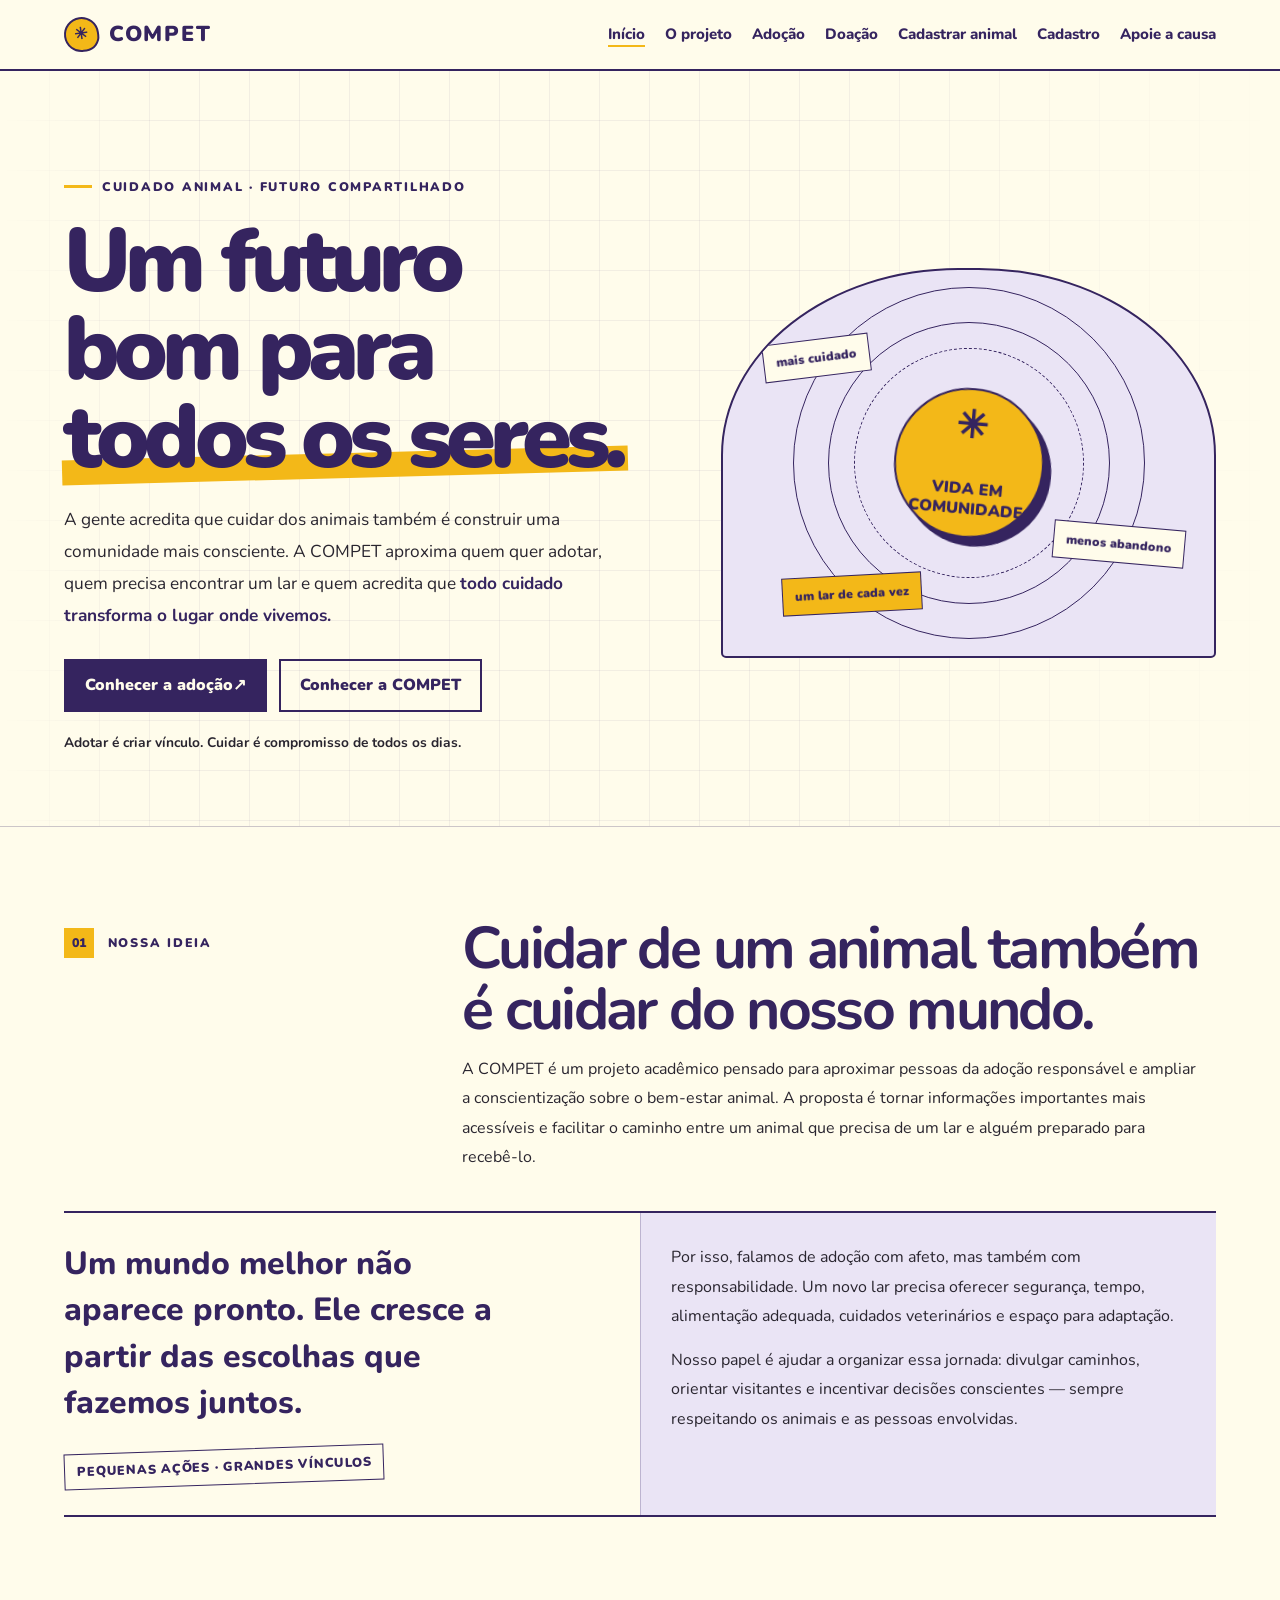
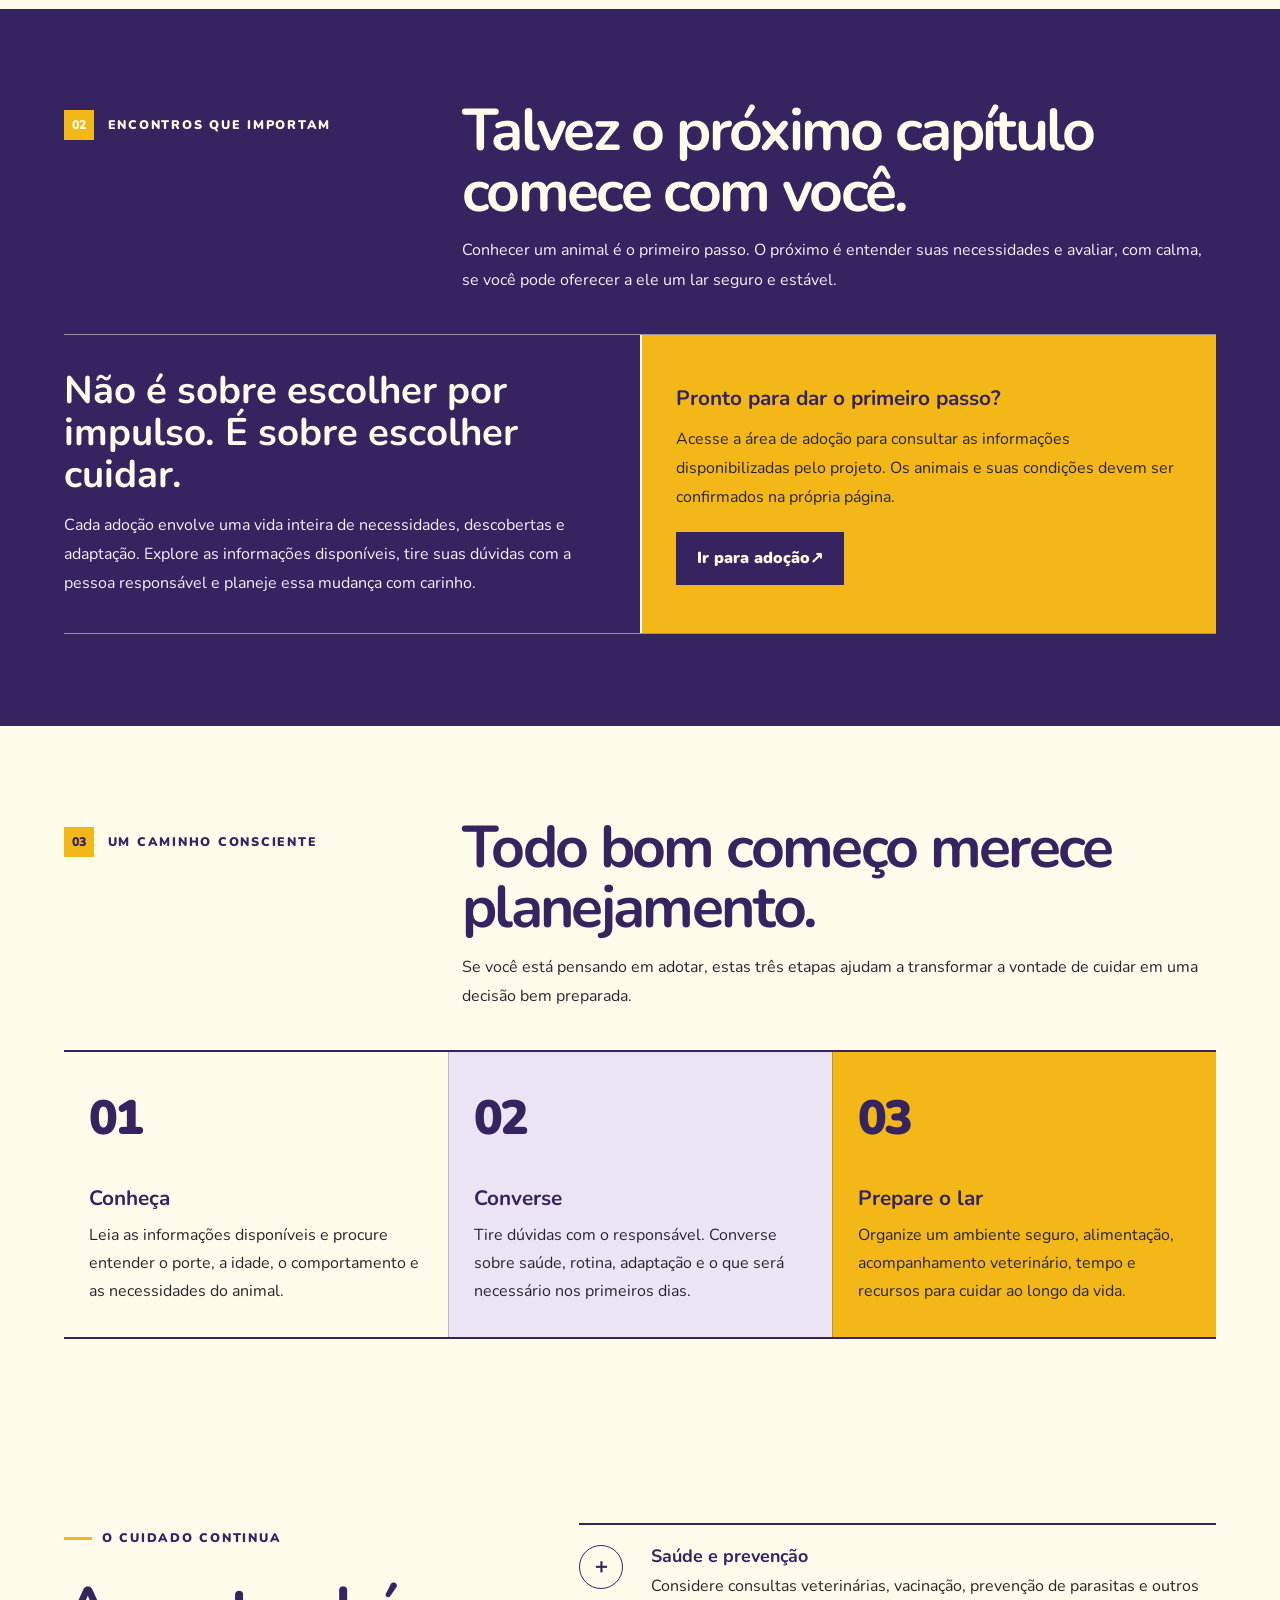
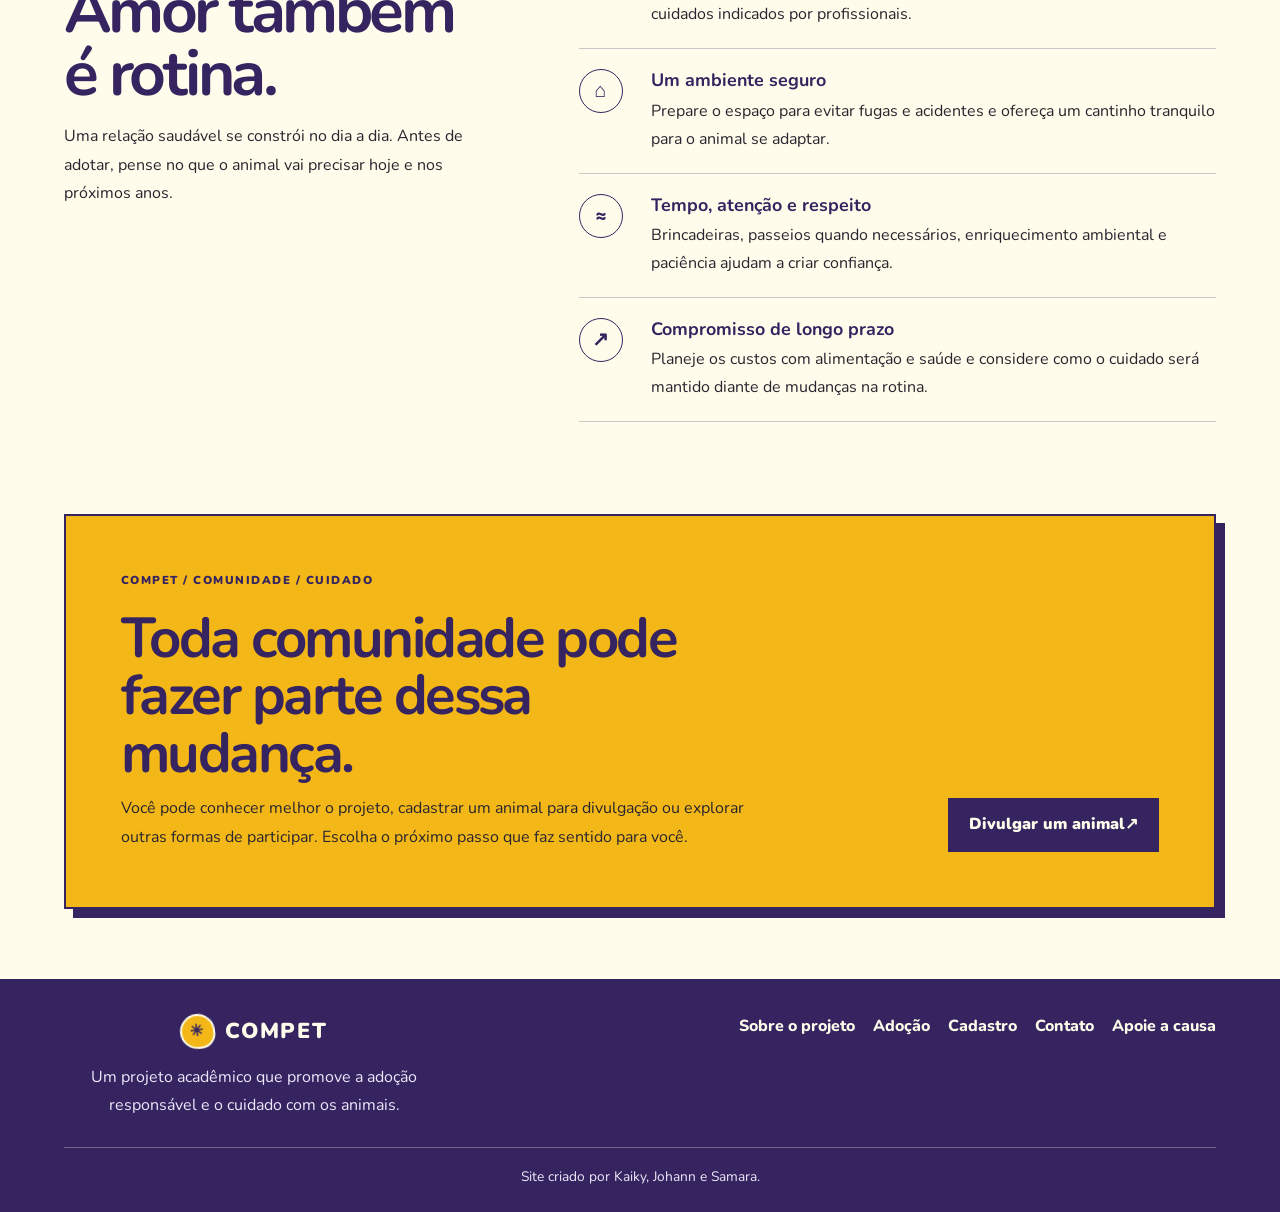
==== commit 36d17b4c: "Remove CSS inline do index e usa folha externa" ====
--- a/index.html
+++ b/index.html
@@ -9,227 +9,7 @@
     <title>COMPET — Um futuro bom para todos os seres</title>
     <link rel="icon" href="icone_compet.png">
     <link rel="stylesheet" href="css/style.css">
-    <style>
-        :root {
-            --creme: #FFFCEB;
-            --roxo: #35245F;
-            --amarelo: #F3B818;
-            --lilas: #EAE4F5;
-            --texto: #29252F;
-            --linha: rgba(53,36,95,.25);
-        }
-
-        html { scroll-behavior: smooth; }
-        body { overflow-x: hidden; background: var(--creme); }
-        .skip-link {
-            position: absolute; top: 8px; left: 12px; z-index: 20;
-            padding: 10px 14px; background: var(--creme); color: var(--roxo);
-            border: 2px solid var(--roxo); transform: translateY(-160%);
-        }
-        .skip-link:focus { transform: translateY(0); }
-        .site-nav {
-            position: relative; z-index: 5; display: flex; align-items: center;
-            justify-content: space-between; gap: 20px; padding: 17px max(5%, calc((100% - 1180px)/2));
-            background: var(--creme); border-bottom: 2px solid var(--roxo);
-        }
-        .marca {
-            display: inline-flex; align-items: center; gap: 10px; color: var(--roxo);
-            text-decoration: none; font-size: 1.35rem; font-weight: 900; letter-spacing: .08em;
-            white-space: nowrap;
-        }
-        .marca-simbolo {
-            display: inline-grid; place-items: center; width: 35px; height: 35px;
-            border: 2px solid var(--roxo); border-radius: 50% 50% 42% 50%;
-            background: var(--amarelo); font-size: 1rem; transform: rotate(-8deg);
-        }
-        .site-nav nav {
-            display: flex; flex-wrap: wrap; align-items: center; justify-content: flex-end;
-            gap: 8px 20px; padding: 0; background: transparent; border: 0; text-align: left;
-        }
-        .site-nav nav a {
-            color: var(--roxo); font-size: .94rem; font-weight: 800; text-decoration: none;
-            text-underline-offset: 5px;
-        }
-        .site-nav nav a:hover, .site-nav nav a:focus-visible { color: var(--roxo); text-decoration: underline; }
-        a:focus-visible { outline: 3px solid var(--amarelo); outline-offset: 4px; }
-        .wrap { width: min(1160px, 90%); margin-inline: auto; }
-        .hero {
-            position: relative; padding: clamp(55px, 8vw, 100px) 0 72px;
-            border-bottom: 1px solid var(--linha); overflow: hidden;
-        }
-        .hero:before {
-            content: ""; position: absolute; inset: 0; pointer-events: none; opacity: .5;
-            background-image: linear-gradient(90deg, transparent 49px, var(--linha) 50px, transparent 51px),
-                              linear-gradient(transparent 49px, var(--linha) 50px, transparent 51px);
-            background-size: 50px 50px;
-            mask-image: linear-gradient(90deg, transparent, #000 12%, #000 65%, transparent);
-        }
-        .hero-layout {
-            position: relative; display: grid; grid-template-columns: 1.08fr .92fr;
-            align-items: center; gap: clamp(28px, 6vw, 82px);
-        }
-        .kicker {
-            display: inline-flex; align-items: center; gap: 10px; margin-bottom: 22px;
-            color: var(--roxo); font-size: .78rem; font-weight: 900; letter-spacing: .14em;
-            text-transform: uppercase;
-        }
-        .kicker:before { content: ""; width: 28px; height: 3px; background: var(--amarelo); }
-        h1, h2, h3 { color: var(--roxo); }
-        .hero h1 {
-            max-width: 700px; margin: 0 0 22px; font-size: clamp(3.1rem, 7vw, 6.4rem);
-            line-height: .98; letter-spacing: -.065em; font-weight: 900;
-        }
-        .hero h1 em { position: relative; display: inline-block; color: var(--roxo); font-style: normal; z-index: 0; }
-        .hero h1 em:after {
-            content: ""; position: absolute; z-index: -1; height: .28em; left: -.02em; right: -.06em;
-            bottom: .04em; background: var(--amarelo); transform: rotate(-1.5deg);
-        }
-        .hero-copy { max-width: 560px; font-size: 1.08rem; line-height: 1.85; }
-        .hero-copy strong { color: var(--roxo); }
-        .hero-actions { display: flex; flex-wrap: wrap; align-items: center; gap: 12px; margin-top: 27px; }
-        .cta {
-            display: inline-flex; align-items: center; justify-content: center; min-height: 49px;
-            padding: 12px 19px; border: 2px solid var(--roxo); background: var(--roxo);
-            color: var(--creme); font-weight: 900; text-decoration: none; transition: transform .18s ease;
-        }
-        .cta:hover { color: var(--creme); transform: translateY(-3px); text-decoration: underline; text-underline-offset: 4px; }
-        .cta-light { background: transparent; color: var(--roxo); }
-        .cta-light:hover { background: var(--lilas); color: var(--roxo); }
-        .hero-note { margin-top: 20px; font-size: .86rem; font-weight: 700; }
-        .sun-system {
-            position: relative; min-height: 390px; display: grid; place-items: center;
-            border: 2px solid var(--roxo); border-radius: 48% 48% 5px 5px;
-            background: var(--lilas); overflow: hidden;
-        }
-        .sun-system:before, .sun-system:after { content: ""; position: absolute; border: 1px solid var(--roxo); border-radius: 50%; }
-        .sun-system:before { width: 280px; height: 280px; }
-        .sun-system:after { width: 350px; height: 350px; }
-        .orbit {
-            position: absolute; width: 230px; height: 230px; border: 1px dashed var(--roxo);
-            border-radius: 50%; transform: rotate(-25deg);
-        }
-        .sun-disc {
-            position: relative; z-index: 1; display: grid; place-items: center; width: 150px; height: 150px;
-            border: 2px solid var(--roxo); border-radius: 50%; background: var(--amarelo);
-            color: var(--roxo); font-size: 1rem; font-weight: 900; text-align: center; line-height: 1.2;
-            box-shadow: 8px 8px 0 var(--roxo); transform: rotate(5deg);
-        }
-        .sun-disc span { display: block; font-size: 2.4rem; line-height: 1; }
-        .orbit-label {
-            position: absolute; z-index: 2; padding: 8px 12px; background: var(--creme);
-            border: 1px solid var(--roxo); color: var(--roxo); font-size: .78rem; font-weight: 900;
-        }
-        .label-one { top: 18%; left: 8%; transform: rotate(-7deg); }
-        .label-two { right: 6%; bottom: 24%; transform: rotate(5deg); }
-        .label-three { left: 12%; bottom: 11%; transform: rotate(-3deg); background: var(--amarelo); }
-        .section { padding: clamp(56px, 8vw, 92px) 0; }
-        .section-heading { display: grid; grid-template-columns: .65fr 1.35fr; gap: 35px; align-items: start; margin-bottom: 38px; }
-        .section-index { padding-top: 9px; color: var(--roxo); font-size: .78rem; font-weight: 900; letter-spacing: .14em; text-transform: uppercase; }
-        .section-index span { display: inline-block; padding: 5px 8px; margin-right: 8px; background: var(--amarelo); letter-spacing: 0; }
-        .section-heading h2 { max-width: 760px; margin: 0 0 14px; font-size: clamp(2.1rem, 4.6vw, 4rem); line-height: 1.03; letter-spacing: -.045em; }
-        .section-heading p { max-width: 740px; line-height: 1.85; }
-        .manifesto { display: grid; grid-template-columns: 1fr 1fr; border-top: 2px solid var(--roxo); border-bottom: 2px solid var(--roxo); }
-        .manifesto-lead { padding: 28px 32px 30px 0; }
-        .manifesto-lead p { max-width: 470px; font-size: clamp(1.3rem, 2.5vw, 2rem); line-height: 1.45; font-weight: 800; color: var(--roxo); }
-        .manifesto-detail { padding: 30px; border-left: 1px solid var(--linha); background: var(--lilas); }
-        .manifesto-detail p { line-height: 1.85; }
-        .manifesto-detail p + p { margin-top: 14px; }
-        .word-stamp {
-            display: inline-block; margin-top: 22px; padding: 7px 12px; border: 1px solid var(--roxo);
-            color: var(--roxo); font-size: .8rem; font-weight: 900; letter-spacing: .06em; transform: rotate(-2deg);
-        }
-        .adoption-zone { background: var(--roxo); color: var(--creme); }
-        .adoption-zone h2, .adoption-zone h3 { color: var(--creme); }
-        .adoption-zone .section-index { color: var(--creme); }
-        .adoption-zone .section-heading p { color: #f4efff; }
-        .adoption-feature {
-            display: grid; grid-template-columns: 1fr 1fr; align-items: stretch;
-            border-top: 1px solid rgba(255,252,235,.5); border-bottom: 1px solid rgba(255,252,235,.5);
-        }
-        .adoption-quote { padding: 35px 40px 35px 0; }
-        .adoption-quote h3 { margin-bottom: 15px; font-size: clamp(1.7rem, 3vw, 2.7rem); line-height: 1.1; }
-        .adoption-quote p { max-width: 520px; line-height: 1.8; color: #f4efff; }
-        .adoption-aside {
-            display: flex; flex-direction: column; align-items: flex-start; justify-content: center;
-            padding: 34px; background: var(--amarelo); color: var(--texto); border-left: 2px solid var(--creme);
-        }
-        .adoption-aside strong { color: var(--roxo); font-size: 1.3rem; }
-        .adoption-aside p { margin: 10px 0 20px; line-height: 1.8; }
-        .adoption-aside .cta { background: var(--roxo); color: var(--creme); border-color: var(--roxo); }
-        .steps { display: grid; grid-template-columns: repeat(3, minmax(0,1fr)); border-top: 2px solid var(--roxo); border-bottom: 2px solid var(--roxo); }
-        .step { position: relative; padding: 28px 25px 32px; min-height: 230px; }
-        .step + .step { border-left: 1px solid var(--linha); }
-        .step-number { display: block; margin-bottom: 28px; color: var(--roxo); font-size: 3rem; font-weight: 900; letter-spacing: -.07em; }
-        .step:nth-child(2) { background: var(--lilas); }
-        .step:nth-child(3) { background: var(--amarelo); }
-        .step h3 { margin-bottom: 10px; font-size: 1.3rem; }
-        .step p { line-height: 1.75; }
-        .care-layout { display: grid; grid-template-columns: .8fr 1.2fr; gap: clamp(30px, 7vw, 90px); align-items: start; }
-        .care-title { position: sticky; top: 24px; }
-        .care-title h2 { margin: 10px 0 16px; font-size: clamp(2.4rem, 5vw, 4.5rem); line-height: .98; letter-spacing: -.055em; }
-        .care-title p { line-height: 1.8; }
-        .care-list { border-top: 2px solid var(--roxo); }
-        .care-item { display: grid; grid-template-columns: 54px 1fr; gap: 18px; padding: 20px 0; border-bottom: 1px solid var(--linha); }
-        .care-symbol { display: grid; place-items: center; width: 44px; height: 44px; border: 1px solid var(--roxo); border-radius: 50%; color: var(--roxo); font-size: 1.25rem; font-weight: 900; }
-        .care-item h3 { margin-bottom: 5px; font-size: 1.12rem; }
-        .care-item p { line-height: 1.75; }
-        .join-band { position: relative; padding: clamp(28px, 5vw, 55px); background: var(--amarelo); border: 2px solid var(--roxo); box-shadow: 9px 9px 0 var(--roxo); }
-        .join-band:before { content: "COMPET / COMUNIDADE / CUIDADO"; display: block; margin-bottom: 20px; color: var(--roxo); font-size: .72rem; font-weight: 900; letter-spacing: .13em; }
-        .join-inner { display: flex; align-items: flex-end; justify-content: space-between; gap: 28px; }
-        .join-inner h2 { max-width: 650px; margin-bottom: 12px; font-size: clamp(2rem, 4.4vw, 3.8rem); line-height: 1.02; letter-spacing: -.045em; }
-        .join-inner p { max-width: 640px; line-height: 1.8; }
-        .join-inner .cta { flex-shrink: 0; background: var(--roxo); color: var(--creme); }
-        .site-footer { margin-top: 70px; padding: 35px 0 24px; background: var(--roxo); color: var(--creme); }
-        .footer-inner { display: flex; align-items: flex-start; justify-content: space-between; gap: 35px; }
-        .footer-brand { max-width: 380px; }
-        .footer-brand .marca { color: var(--creme); }
-        .footer-brand .marca-simbolo { color: var(--roxo); border-color: var(--creme); }
-        .footer-brand p { margin-top: 14px; color: #eee7fb; line-height: 1.75; }
-        .footer-links { display: flex; flex-wrap: wrap; gap: 12px 20px; }
-        .footer-links a { color: var(--creme); font-weight: 800; text-underline-offset: 4px; }
-        .footer-bottom { margin-top: 28px; padding-top: 18px; border-top: 1px solid rgba(255,252,235,.3); font-size: .86rem; color: #eee7fb; }
-        @media (prefers-reduced-motion: reduce) { *, *:before, *:after { scroll-behavior: auto !important; transition: none !important; } }
-        @media (max-width: 850px) {
-            .site-nav { align-items: flex-start; flex-direction: column; }
-            .site-nav nav { justify-content: flex-start; }
-            .hero-layout { grid-template-columns: 1fr; }
-            .sun-system { min-height: 320px; }
-            .section-heading { grid-template-columns: 1fr; gap: 12px; }
-            .care-layout { grid-template-columns: 1fr; }
-            .care-title { position: static; }
-            .join-inner { align-items: flex-start; flex-direction: column; }
-        }
-        @media (max-width: 600px) {
-            .site-nav { padding: 15px 5%; }
-            .site-nav nav { gap: 8px 14px; }
-            .site-nav nav a { font-size: .88rem; }
-            .hero { padding: 48px 0 52px; }
-            .hero h1 { font-size: clamp(2.9rem, 15vw, 4.4rem); }
-            .hero-actions { align-items: stretch; flex-direction: column; }
-            .cta { width: 100%; text-align: center; }
-            .sun-system { min-height: 290px; }
-            .sun-system:before { width: 210px; height: 210px; }
-            .sun-system:after { width: 270px; height: 270px; }
-            .sun-disc { width: 125px; height: 125px; }
-            .sun-disc span { font-size: 2rem; }
-            .label-one { left: 4%; }
-            .label-two { right: 3%; }
-            .manifesto, .adoption-feature { grid-template-columns: 1fr; }
-            .manifesto-lead { padding: 25px 0; }
-            .manifesto-detail { padding: 25px; border-left: 0; border-top: 1px solid var(--linha); }
-            .adoption-quote { padding: 28px 0; }
-            .adoption-aside { padding: 25px; border-left: 0; border-top: 2px solid var(--creme); }
-            .steps { grid-template-columns: 1fr; }
-            .step { min-height: 0; padding: 22px; }
-            .step + .step { border-left: 0; border-top: 1px solid var(--linha); }
-            .step-number { margin-bottom: 13px; }
-            .care-item { grid-template-columns: 42px 1fr; gap: 12px; }
-            .care-symbol { width: 36px; height: 36px; }
-            .join-band { box-shadow: 5px 5px 0 var(--roxo); }
-            .footer-inner { flex-direction: column; }
-            .site-footer { margin-top: 55px; }
-        }
-    </style>
+    <link rel="stylesheet" href="css/home.css">
 </head>
 <body>
     <a class="skip-link" href="#conteudo-principal">Pular para o conteúdo principal</a>
--- a/css/style.css
+++ b/css/style.css
@@ -154,3 +154,71 @@
         padding: 18px 5%;
     }
 }
+
+
+/* Identidade COMPET — solarpunk */
+:root{--sp-cream:#FFFCEB;--sp-purple:#35245F;--sp-yellow:#F3B818;--sp-lilac:#EAE4F5;--sp-ink:#29252F;--sp-line:rgba(53,36,95,.25)}
+.sp-skip{position:absolute;top:8px;left:12px;z-index:30;padding:10px 14px;background:var(--sp-cream);color:var(--sp-purple);border:2px solid var(--sp-purple);transform:translateY(-160%)}.sp-skip:focus{transform:translateY(0)}
+.sp-nav{display:flex;align-items:center;justify-content:space-between;gap:20px;padding:17px max(5%,calc((100% - 1180px)/2));background:var(--sp-cream);border-bottom:2px solid var(--sp-purple)}
+.sp-brand{display:inline-flex;align-items:center;gap:10px;color:var(--sp-purple);text-decoration:none;font-size:1.35rem;font-weight:900;letter-spacing:.08em;white-space:nowrap}
+.sp-mark{display:inline-grid;place-items:center;width:35px;height:35px;border:2px solid var(--sp-purple);border-radius:50% 50% 42% 50%;background:var(--sp-yellow);font-size:1rem;transform:rotate(-8deg)}
+.sp-nav nav{display:flex;flex-wrap:wrap;align-items:center;justify-content:flex-end;gap:8px 17px;padding:0;background:transparent;border:0}
+.sp-nav nav a{color:var(--sp-purple);font-size:.9rem;font-weight:900;text-decoration:none;text-underline-offset:5px}
+.sp-nav nav a:hover,.sp-nav nav a[aria-current=page]{color:var(--sp-purple);text-decoration:underline;text-decoration-color:var(--sp-yellow);text-decoration-thickness:2px;text-underline-offset:6px}
+.sp-wrap{width:min(1080px,90%);margin-inline:auto}
+.sp-kicker{display:inline-flex;align-items:center;gap:10px;margin-bottom:18px;color:var(--sp-purple);font-size:.76rem;font-weight:900;letter-spacing:.14em;text-transform:uppercase}.sp-kicker:before{content:"";width:28px;height:3px;background:var(--sp-yellow)}
+.sp-hero{position:relative;padding:clamp(44px,7vw,80px) 0 40px;border-bottom:1px solid var(--sp-line);overflow:hidden}
+.sp-hero:before{content:"";position:absolute;inset:0;pointer-events:none;opacity:.42;background-image:linear-gradient(90deg,transparent 49px,var(--sp-line) 50px,transparent 51px),linear-gradient(transparent 49px,var(--sp-line) 50px,transparent 51px);background-size:50px 50px;mask-image:linear-gradient(90deg,transparent,#000 12%,#000 75%,transparent)}
+.sp-hero-inner{position:relative}.sp-hero h1{max-width:900px;margin:0 0 18px;color:var(--sp-purple);font-size:clamp(2.8rem,7vw,5.6rem);font-weight:900;line-height:.98;letter-spacing:-.06em}.sp-hero h1 em{position:relative;z-index:0;font-style:normal}.sp-hero h1 em:after{content:"";position:absolute;z-index:-1;left:-.03em;right:-.05em;bottom:.04em;height:.25em;background:var(--sp-yellow);transform:rotate(-1deg)}.sp-hero p{max-width:740px;font-size:1.05rem;line-height:1.85}
+.sp-back{display:inline-block;margin-top:20px;color:var(--sp-purple);font-weight:900;text-underline-offset:4px}
+.sp-section{padding:clamp(42px,7vw,76px) 0}.sp-heading{display:grid;grid-template-columns:.55fr 1.45fr;gap:32px;align-items:start;margin-bottom:30px}.sp-index{padding-top:7px;color:var(--sp-purple);font-size:.76rem;font-weight:900;letter-spacing:.12em;text-transform:uppercase}.sp-index span{display:inline-block;padding:4px 8px;margin-right:8px;background:var(--sp-yellow);letter-spacing:0}.sp-heading h2{margin:0 0 12px;color:var(--sp-purple);font-size:clamp(2rem,4.5vw,3.7rem);line-height:1.03;letter-spacing:-.045em}.sp-heading p{max-width:720px;line-height:1.85}
+.sp-split{display:grid;grid-template-columns:1fr 1fr;border-top:2px solid var(--sp-purple);border-bottom:2px solid var(--sp-purple)}.sp-split-main{padding:28px 30px 30px 0}.sp-split-main p{max-width:500px;color:var(--sp-purple);font-size:clamp(1.25rem,2.5vw,1.9rem);line-height:1.45;font-weight:900}.sp-split-side{padding:28px 30px;background:var(--sp-lilac);border-left:1px solid var(--sp-line)}.sp-split-side p{line-height:1.8}.sp-split-side p+p{margin-top:12px}.sp-stamp{display:inline-block;margin-top:20px;padding:7px 10px;border:1px solid var(--sp-purple);color:var(--sp-purple);font-size:.76rem;font-weight:900;letter-spacing:.06em;transform:rotate(-2deg)}
+.sp-grid{display:grid;grid-template-columns:repeat(3,minmax(0,1fr));border-top:2px solid var(--sp-purple);border-bottom:2px solid var(--sp-purple)}.sp-card{padding:25px;min-height:210px}.sp-card+.sp-card{border-left:1px solid var(--sp-line)}.sp-card:nth-child(2){background:var(--sp-lilac)}.sp-card:nth-child(3){background:var(--sp-yellow)}.sp-num{display:block;margin-bottom:20px;color:var(--sp-purple);font-size:2.8rem;font-weight:900;line-height:1;letter-spacing:-.07em}.sp-card h3{margin-bottom:9px;color:var(--sp-purple);font-size:1.25rem}.sp-card p{line-height:1.75}
+.sp-callout{padding:clamp(25px,5vw,48px);background:var(--sp-yellow);border:2px solid var(--sp-purple);box-shadow:8px 8px 0 var(--sp-purple)}.sp-callout h2{max-width:750px;margin-bottom:12px;color:var(--sp-purple);font-size:clamp(2rem,4.2vw,3.4rem);line-height:1.05;letter-spacing:-.04em}.sp-callout p{max-width:740px;line-height:1.8}
+.sp-actions{display:flex;flex-wrap:wrap;gap:12px;margin-top:22px}.sp-button{display:inline-flex;align-items:center;justify-content:center;min-height:47px;padding:11px 17px;border:2px solid var(--sp-purple);background:var(--sp-purple);color:var(--sp-cream);font-weight:900;text-decoration:none;transition:transform .18s ease}.sp-button:hover{color:var(--sp-cream);transform:translateY(-2px);text-decoration:underline;text-underline-offset:4px}.sp-button-light{background:transparent;color:var(--sp-purple)}.sp-button-light:hover{background:var(--sp-lilac);color:var(--sp-purple)}
+.sp-form-layout{display:grid;grid-template-columns:.68fr 1.32fr;gap:clamp(24px,5vw,60px);padding:40px 0 76px;align-items:start}.sp-note{position:sticky;top:24px;padding:24px;background:var(--sp-lilac);border:1px solid var(--sp-purple);box-shadow:7px 7px 0 var(--sp-purple)}.sp-note .sp-num{margin-bottom:18px}.sp-note h2{margin-bottom:10px;color:var(--sp-purple);font-size:1.5rem;line-height:1.1}.sp-note p{line-height:1.8}
+.sp-form{padding:clamp(20px,4vw,36px)!important;background:var(--sp-cream)!important;border:2px solid var(--sp-purple)!important;border-radius:0!important;box-shadow:8px 8px 0 var(--sp-lilac)!important}.sp-form h2{color:var(--sp-purple)!important}.sp-form .campos{gap:6px 18px}.sp-form .campo label{color:var(--sp-purple)}.sp-form .campo input,.sp-form .campo select,.sp-form .campo textarea{border:1px solid rgba(53,36,95,.45);border-radius:0;background:#fffef8}.sp-form .aviso{background:var(--sp-lilac);border-left:4px solid var(--sp-purple);border-radius:0}.sp-form .botao{border-radius:0}.sp-form .principal{background:var(--sp-purple);color:var(--sp-cream)}.sp-form .secundario{background:transparent;color:var(--sp-purple)}
+.sp-footer{margin-top:auto;padding:30px 0 22px;background:var(--sp-purple);color:var(--sp-cream)}.sp-footer-inner{display:flex;align-items:flex-start;justify-content:space-between;gap:28px}.sp-footer p{max-width:420px;margin-top:12px;color:#eee7fb;line-height:1.75}.sp-footer .sp-brand{color:var(--sp-cream)}.sp-footer .sp-mark{border-color:var(--sp-cream);color:var(--sp-purple)}.sp-footer-links{display:flex;flex-wrap:wrap;gap:12px 18px}.sp-footer-links a{color:var(--sp-cream);font-weight:900;text-underline-offset:4px}.sp-footer-bottom{margin-top:22px;padding-top:15px;border-top:1px solid rgba(255,252,235,.3);font-size:.86rem;color:#eee7fb}
+@media(max-width:850px){.sp-nav{align-items:flex-start;flex-direction:column}.sp-nav nav{justify-content:flex-start}.sp-form-layout{grid-template-columns:1fr}.sp-note{position:static}.sp-heading{grid-template-columns:1fr;gap:12px}}
+@media(max-width:600px){.sp-nav{padding:15px 5%}.sp-nav nav{gap:8px 13px}.sp-nav nav a{font-size:.86rem}.sp-split,.sp-grid{grid-template-columns:1fr}.sp-split-main{padding:24px 0}.sp-split-side{padding:23px;border-left:0;border-top:1px solid var(--sp-line)}.sp-card{min-height:0;padding:22px}.sp-card+.sp-card{border-left:0;border-top:1px solid var(--sp-line)}.sp-form .campos{grid-template-columns:1fr}.sp-form .largo{grid-column:auto}.sp-actions{flex-direction:column}.sp-button{width:100%}.sp-footer-inner{flex-direction:column}.sp-callout{box-shadow:5px 5px 0 var(--sp-purple)}}
+@media(prefers-reduced-motion:reduce){*,*:before,*:after{scroll-behavior:auto!important;transition:none!important}}
+
+/* Ajustes específicos dos formulários solarpunk */
+.sp-form .campos{display:grid;grid-template-columns:repeat(2,minmax(0,1fr));gap:6px 18px}
+.sp-form .campo{display:flex;flex-direction:column;gap:7px;margin-bottom:14px;min-width:0}
+.sp-form .largo{grid-column:1/-1}
+.sp-form .campo label{font-size:.93rem}
+.sp-form .campo input,.sp-form .campo select,.sp-form .campo textarea{width:100%;min-height:46px;padding:11px 12px;color:var(--sp-ink);font:inherit}
+.sp-form .campo small{line-height:1.6;color:#514b59}
+.sp-form .aviso{margin:16px 0;padding:14px 16px;line-height:1.7}
+.sp-form .mensagem-formulario{margin:16px 0;padding:12px;line-height:1.6}
+.sp-form .mensagem-formulario:empty{display:none}
+.sp-form .mensagem-erro{background:#fff0f0;color:#7a1717;border:1px solid #a52a2a}
+.sp-form .mensagem-sucesso{background:#eef9ef;color:#174d22;border:1px solid #28753a}
+@media(max-width:600px){.sp-form .campos{grid-template-columns:1fr}.sp-form .largo{grid-column:auto}}
+
+
+/* Navegação e rodapé compartilhados com a página inicial */
+.site-nav{position:relative;z-index:5;display:flex;align-items:center;justify-content:space-between;gap:20px;padding:17px max(5%,calc((100% - 1180px)/2));background:#FFFCEB;border-bottom:2px solid #35245F}
+.marca{display:inline-flex;align-items:center;gap:10px;color:#35245F;text-decoration:none;font-size:1.35rem;font-weight:900;letter-spacing:.08em;white-space:nowrap}
+.marca-simbolo{display:inline-grid;place-items:center;width:35px;height:35px;border:2px solid #35245F;border-radius:50% 50% 42% 50%;background:#F3B818;color:#35245F;font-size:1rem;transform:rotate(-8deg)}
+.site-nav nav{display:flex;flex-wrap:wrap;align-items:center;justify-content:flex-end;gap:8px 20px;padding:0;background:transparent;border:0;text-align:left}
+.site-nav nav a{color:#35245F;font-size:.94rem;font-weight:800;text-decoration:none;text-underline-offset:5px}
+.site-nav nav a:hover,.site-nav nav a[aria-current=page]{color:#35245F;text-decoration:underline;text-decoration-color:#F3B818;text-decoration-thickness:2px;text-underline-offset:6px}
+.skip-link{position:absolute;top:8px;left:12px;z-index:30;padding:10px 14px;background:#FFFCEB;color:#35245F;border:2px solid #35245F;transform:translateY(-160%)}
+.skip-link:focus{transform:translateY(0)}
+.site-footer{margin-top:auto;padding:35px 0 24px;background:#35245F;color:#FFFCEB}
+.footer-inner{display:flex;align-items:flex-start;justify-content:space-between;gap:28px}
+.footer-brand{max-width:420px}
+.footer-brand p{margin-top:12px;color:#eee7fb;line-height:1.75}
+.site-footer .marca{color:#FFFCEB}
+.site-footer .marca-simbolo{border-color:#FFFCEB}
+.footer-links{display:flex;flex-wrap:wrap;gap:12px 18px;padding:0;background:transparent;border:0}
+.footer-links a{color:#FFFCEB;font-weight:900;text-underline-offset:4px}
+.footer-bottom{margin-top:22px;padding-top:15px;border-top:1px solid rgba(255,252,235,.3);font-size:.86rem;color:#eee7fb}
+@media(max-width:850px){.site-nav{align-items:flex-start;flex-direction:column}.site-nav nav{justify-content:flex-start}}
+@media(max-width:600px){.site-nav{padding:15px 5%}.site-nav nav{gap:8px 14px}.site-nav nav a{font-size:.88rem}.footer-inner{flex-direction:column}.site-footer{margin-top:55px}}
+
+.site-footer nav.footer-links{display:flex;flex-wrap:wrap;align-items:flex-start;justify-content:flex-end;gap:12px 18px;padding:0;background:transparent;border:0;text-align:left}
+.site-footer nav.footer-links a{color:#FFFCEB}
+@media(max-width:850px){.site-footer nav.footer-links{justify-content:flex-start}}
--- a/css/home.css
+++ b/css/home.css
@@ -0,0 +1,219 @@
+:root {
+            --creme: #FFFCEB;
+            --roxo: #35245F;
+            --amarelo: #F3B818;
+            --lilas: #EAE4F5;
+            --texto: #29252F;
+            --linha: rgba(53,36,95,.25);
+        }
+
+        html { scroll-behavior: smooth; }
+        body { overflow-x: hidden; background: var(--creme); }
+        .skip-link {
+            position: absolute; top: 8px; left: 12px; z-index: 20;
+            padding: 10px 14px; background: var(--creme); color: var(--roxo);
+            border: 2px solid var(--roxo); transform: translateY(-160%);
+        }
+        .skip-link:focus { transform: translateY(0); }
+        .site-nav {
+            position: relative; z-index: 5; display: flex; align-items: center;
+            justify-content: space-between; gap: 20px; padding: 17px max(5%, calc((100% - 1180px)/2));
+            background: var(--creme); border-bottom: 2px solid var(--roxo);
+        }
+        .marca {
+            display: inline-flex; align-items: center; gap: 10px; color: var(--roxo);
+            text-decoration: none; font-size: 1.35rem; font-weight: 900; letter-spacing: .08em;
+            white-space: nowrap;
+        }
+        .marca-simbolo {
+            display: inline-grid; place-items: center; width: 35px; height: 35px;
+            border: 2px solid var(--roxo); border-radius: 50% 50% 42% 50%;
+            background: var(--amarelo); font-size: 1rem; transform: rotate(-8deg);
+        }
+        .site-nav nav {
+            display: flex; flex-wrap: wrap; align-items: center; justify-content: flex-end;
+            gap: 8px 20px; padding: 0; background: transparent; border: 0; text-align: left;
+        }
+        .site-nav nav a {
+            color: var(--roxo); font-size: .94rem; font-weight: 800; text-decoration: none;
+            text-underline-offset: 5px;
+        }
+        .site-nav nav a:hover, .site-nav nav a:focus-visible { color: var(--roxo); text-decoration: underline; }
+        a:focus-visible { outline: 3px solid var(--amarelo); outline-offset: 4px; }
+        .wrap { width: min(1160px, 90%); margin-inline: auto; }
+        .hero {
+            position: relative; padding: clamp(55px, 8vw, 100px) 0 72px;
+            border-bottom: 1px solid var(--linha); overflow: hidden;
+        }
+        .hero:before {
+            content: ""; position: absolute; inset: 0; pointer-events: none; opacity: .5;
+            background-image: linear-gradient(90deg, transparent 49px, var(--linha) 50px, transparent 51px),
+                              linear-gradient(transparent 49px, var(--linha) 50px, transparent 51px);
+            background-size: 50px 50px;
+            mask-image: linear-gradient(90deg, transparent, #000 12%, #000 65%, transparent);
+        }
+        .hero-layout {
+            position: relative; display: grid; grid-template-columns: 1.08fr .92fr;
+            align-items: center; gap: clamp(28px, 6vw, 82px);
+        }
+        .kicker {
+            display: inline-flex; align-items: center; gap: 10px; margin-bottom: 22px;
+            color: var(--roxo); font-size: .78rem; font-weight: 900; letter-spacing: .14em;
+            text-transform: uppercase;
+        }
+        .kicker:before { content: ""; width: 28px; height: 3px; background: var(--amarelo); }
+        h1, h2, h3 { color: var(--roxo); }
+        .hero h1 {
+            max-width: 700px; margin: 0 0 22px; font-size: clamp(3.1rem, 7vw, 6.4rem);
+            line-height: .98; letter-spacing: -.065em; font-weight: 900;
+        }
+        .hero h1 em { position: relative; display: inline-block; color: var(--roxo); font-style: normal; z-index: 0; }
+        .hero h1 em:after {
+            content: ""; position: absolute; z-index: -1; height: .28em; left: -.02em; right: -.06em;
+            bottom: .04em; background: var(--amarelo); transform: rotate(-1.5deg);
+        }
+        .hero-copy { max-width: 560px; font-size: 1.08rem; line-height: 1.85; }
+        .hero-copy strong { color: var(--roxo); }
+        .hero-actions { display: flex; flex-wrap: wrap; align-items: center; gap: 12px; margin-top: 27px; }
+        .cta {
+            display: inline-flex; align-items: center; justify-content: center; min-height: 49px;
+            padding: 12px 19px; border: 2px solid var(--roxo); background: var(--roxo);
+            color: var(--creme); font-weight: 900; text-decoration: none; transition: transform .18s ease;
+        }
+        .cta:hover { color: var(--creme); transform: translateY(-3px); text-decoration: underline; text-underline-offset: 4px; }
+        .cta-light { background: transparent; color: var(--roxo); }
+        .cta-light:hover { background: var(--lilas); color: var(--roxo); }
+        .hero-note { margin-top: 20px; font-size: .86rem; font-weight: 700; }
+        .sun-system {
+            position: relative; min-height: 390px; display: grid; place-items: center;
+            border: 2px solid var(--roxo); border-radius: 48% 48% 5px 5px;
+            background: var(--lilas); overflow: hidden;
+        }
+        .sun-system:before, .sun-system:after { content: ""; position: absolute; border: 1px solid var(--roxo); border-radius: 50%; }
+        .sun-system:before { width: 280px; height: 280px; }
+        .sun-system:after { width: 350px; height: 350px; }
+        .orbit {
+            position: absolute; width: 230px; height: 230px; border: 1px dashed var(--roxo);
+            border-radius: 50%; transform: rotate(-25deg);
+        }
+        .sun-disc {
+            position: relative; z-index: 1; display: grid; place-items: center; width: 150px; height: 150px;
+            border: 2px solid var(--roxo); border-radius: 50%; background: var(--amarelo);
+            color: var(--roxo); font-size: 1rem; font-weight: 900; text-align: center; line-height: 1.2;
+            box-shadow: 8px 8px 0 var(--roxo); transform: rotate(5deg);
+        }
+        .sun-disc span { display: block; font-size: 2.4rem; line-height: 1; }
+        .orbit-label {
+            position: absolute; z-index: 2; padding: 8px 12px; background: var(--creme);
+            border: 1px solid var(--roxo); color: var(--roxo); font-size: .78rem; font-weight: 900;
+        }
+        .label-one { top: 18%; left: 8%; transform: rotate(-7deg); }
+        .label-two { right: 6%; bottom: 24%; transform: rotate(5deg); }
+        .label-three { left: 12%; bottom: 11%; transform: rotate(-3deg); background: var(--amarelo); }
+        .section { padding: clamp(56px, 8vw, 92px) 0; }
+        .section-heading { display: grid; grid-template-columns: .65fr 1.35fr; gap: 35px; align-items: start; margin-bottom: 38px; }
+        .section-index { padding-top: 9px; color: var(--roxo); font-size: .78rem; font-weight: 900; letter-spacing: .14em; text-transform: uppercase; }
+        .section-index span { display: inline-block; padding: 5px 8px; margin-right: 8px; background: var(--amarelo); letter-spacing: 0; }
+        .section-heading h2 { max-width: 760px; margin: 0 0 14px; font-size: clamp(2.1rem, 4.6vw, 4rem); line-height: 1.03; letter-spacing: -.045em; }
+        .section-heading p { max-width: 740px; line-height: 1.85; }
+        .manifesto { display: grid; grid-template-columns: 1fr 1fr; border-top: 2px solid var(--roxo); border-bottom: 2px solid var(--roxo); }
+        .manifesto-lead { padding: 28px 32px 30px 0; }
+        .manifesto-lead p { max-width: 470px; font-size: clamp(1.3rem, 2.5vw, 2rem); line-height: 1.45; font-weight: 800; color: var(--roxo); }
+        .manifesto-detail { padding: 30px; border-left: 1px solid var(--linha); background: var(--lilas); }
+        .manifesto-detail p { line-height: 1.85; }
+        .manifesto-detail p + p { margin-top: 14px; }
+        .word-stamp {
+            display: inline-block; margin-top: 22px; padding: 7px 12px; border: 1px solid var(--roxo);
+            color: var(--roxo); font-size: .8rem; font-weight: 900; letter-spacing: .06em; transform: rotate(-2deg);
+        }
+        .adoption-zone { background: var(--roxo); color: var(--creme); }
+        .adoption-zone h2, .adoption-zone h3 { color: var(--creme); }
+        .adoption-zone .section-index { color: var(--creme); }
+        .adoption-zone .section-heading p { color: #f4efff; }
+        .adoption-feature {
+            display: grid; grid-template-columns: 1fr 1fr; align-items: stretch;
+            border-top: 1px solid rgba(255,252,235,.5); border-bottom: 1px solid rgba(255,252,235,.5);
+        }
+        .adoption-quote { padding: 35px 40px 35px 0; }
+        .adoption-quote h3 { margin-bottom: 15px; font-size: clamp(1.7rem, 3vw, 2.7rem); line-height: 1.1; }
+        .adoption-quote p { max-width: 520px; line-height: 1.8; color: #f4efff; }
+        .adoption-aside {
+            display: flex; flex-direction: column; align-items: flex-start; justify-content: center;
+            padding: 34px; background: var(--amarelo); color: var(--texto); border-left: 2px solid var(--creme);
+        }
+        .adoption-aside strong { color: var(--roxo); font-size: 1.3rem; }
+        .adoption-aside p { margin: 10px 0 20px; line-height: 1.8; }
+        .adoption-aside .cta { background: var(--roxo); color: var(--creme); border-color: var(--roxo); }
+        .steps { display: grid; grid-template-columns: repeat(3, minmax(0,1fr)); border-top: 2px solid var(--roxo); border-bottom: 2px solid var(--roxo); }
+        .step { position: relative; padding: 28px 25px 32px; min-height: 230px; }
+        .step + .step { border-left: 1px solid var(--linha); }
+        .step-number { display: block; margin-bottom: 28px; color: var(--roxo); font-size: 3rem; font-weight: 900; letter-spacing: -.07em; }
+        .step:nth-child(2) { background: var(--lilas); }
+        .step:nth-child(3) { background: var(--amarelo); }
+        .step h3 { margin-bottom: 10px; font-size: 1.3rem; }
+        .step p { line-height: 1.75; }
+        .care-layout { display: grid; grid-template-columns: .8fr 1.2fr; gap: clamp(30px, 7vw, 90px); align-items: start; }
+        .care-title { position: sticky; top: 24px; }
+        .care-title h2 { margin: 10px 0 16px; font-size: clamp(2.4rem, 5vw, 4.5rem); line-height: .98; letter-spacing: -.055em; }
+        .care-title p { line-height: 1.8; }
+        .care-list { border-top: 2px solid var(--roxo); }
+        .care-item { display: grid; grid-template-columns: 54px 1fr; gap: 18px; padding: 20px 0; border-bottom: 1px solid var(--linha); }
+        .care-symbol { display: grid; place-items: center; width: 44px; height: 44px; border: 1px solid var(--roxo); border-radius: 50%; color: var(--roxo); font-size: 1.25rem; font-weight: 900; }
+        .care-item h3 { margin-bottom: 5px; font-size: 1.12rem; }
+        .care-item p { line-height: 1.75; }
+        .join-band { position: relative; padding: clamp(28px, 5vw, 55px); background: var(--amarelo); border: 2px solid var(--roxo); box-shadow: 9px 9px 0 var(--roxo); }
+        .join-band:before { content: "COMPET / COMUNIDADE / CUIDADO"; display: block; margin-bottom: 20px; color: var(--roxo); font-size: .72rem; font-weight: 900; letter-spacing: .13em; }
+        .join-inner { display: flex; align-items: flex-end; justify-content: space-between; gap: 28px; }
+        .join-inner h2 { max-width: 650px; margin-bottom: 12px; font-size: clamp(2rem, 4.4vw, 3.8rem); line-height: 1.02; letter-spacing: -.045em; }
+        .join-inner p { max-width: 640px; line-height: 1.8; }
+        .join-inner .cta { flex-shrink: 0; background: var(--roxo); color: var(--creme); }
+        .site-footer { margin-top: 70px; padding: 35px 0 24px; background: var(--roxo); color: var(--creme); }
+        .footer-inner { display: flex; align-items: flex-start; justify-content: space-between; gap: 35px; }
+        .footer-brand { max-width: 380px; }
+        .footer-brand .marca { color: var(--creme); }
+        .footer-brand .marca-simbolo { color: var(--roxo); border-color: var(--creme); }
+        .footer-brand p { margin-top: 14px; color: #eee7fb; line-height: 1.75; }
+        .footer-links { display: flex; flex-wrap: wrap; gap: 12px 20px; }
+        .footer-links a { color: var(--creme); font-weight: 800; text-underline-offset: 4px; }
+        .footer-bottom { margin-top: 28px; padding-top: 18px; border-top: 1px solid rgba(255,252,235,.3); font-size: .86rem; color: #eee7fb; }
+        @media (prefers-reduced-motion: reduce) { *, *:before, *:after { scroll-behavior: auto !important; transition: none !important; } }
+        @media (max-width: 850px) {
+            .site-nav { align-items: flex-start; flex-direction: column; }
+            .site-nav nav { justify-content: flex-start; }
+            .hero-layout { grid-template-columns: 1fr; }
+            .sun-system { min-height: 320px; }
+            .section-heading { grid-template-columns: 1fr; gap: 12px; }
+            .care-layout { grid-template-columns: 1fr; }
+            .care-title { position: static; }
+            .join-inner { align-items: flex-start; flex-direction: column; }
+        }
+        @media (max-width: 600px) {
+            .site-nav { padding: 15px 5%; }
+            .site-nav nav { gap: 8px 14px; }
+            .site-nav nav a { font-size: .88rem; }
+            .hero { padding: 48px 0 52px; }
+            .hero h1 { font-size: clamp(2.9rem, 15vw, 4.4rem); }
+            .hero-actions { align-items: stretch; flex-direction: column; }
+            .cta { width: 100%; text-align: center; }
+            .sun-system { min-height: 290px; }
+            .sun-system:before { width: 210px; height: 210px; }
+            .sun-system:after { width: 270px; height: 270px; }
+            .sun-disc { width: 125px; height: 125px; }
+            .sun-disc span { font-size: 2rem; }
+            .label-one { left: 4%; }
+            .label-two { right: 3%; }
+            .manifesto, .adoption-feature { grid-template-columns: 1fr; }
+            .manifesto-lead { padding: 25px 0; }
+            .manifesto-detail { padding: 25px; border-left: 0; border-top: 1px solid var(--linha); }
+            .adoption-quote { padding: 28px 0; }
+            .adoption-aside { padding: 25px; border-left: 0; border-top: 2px solid var(--creme); }
+            .steps { grid-template-columns: 1fr; }
+            .step { min-height: 0; padding: 22px; }
+            .step + .step { border-left: 0; border-top: 1px solid var(--linha); }
+            .step-number { margin-bottom: 13px; }
+            .care-item { grid-template-columns: 42px 1fr; gap: 12px; }
+            .care-symbol { width: 36px; height: 36px; }
+            .join-band { box-shadow: 5px 5px 0 var(--roxo); }
+            .footer-inner { flex-direction: column; }
+            .site-footer { margin-top: 55px; }
+        }
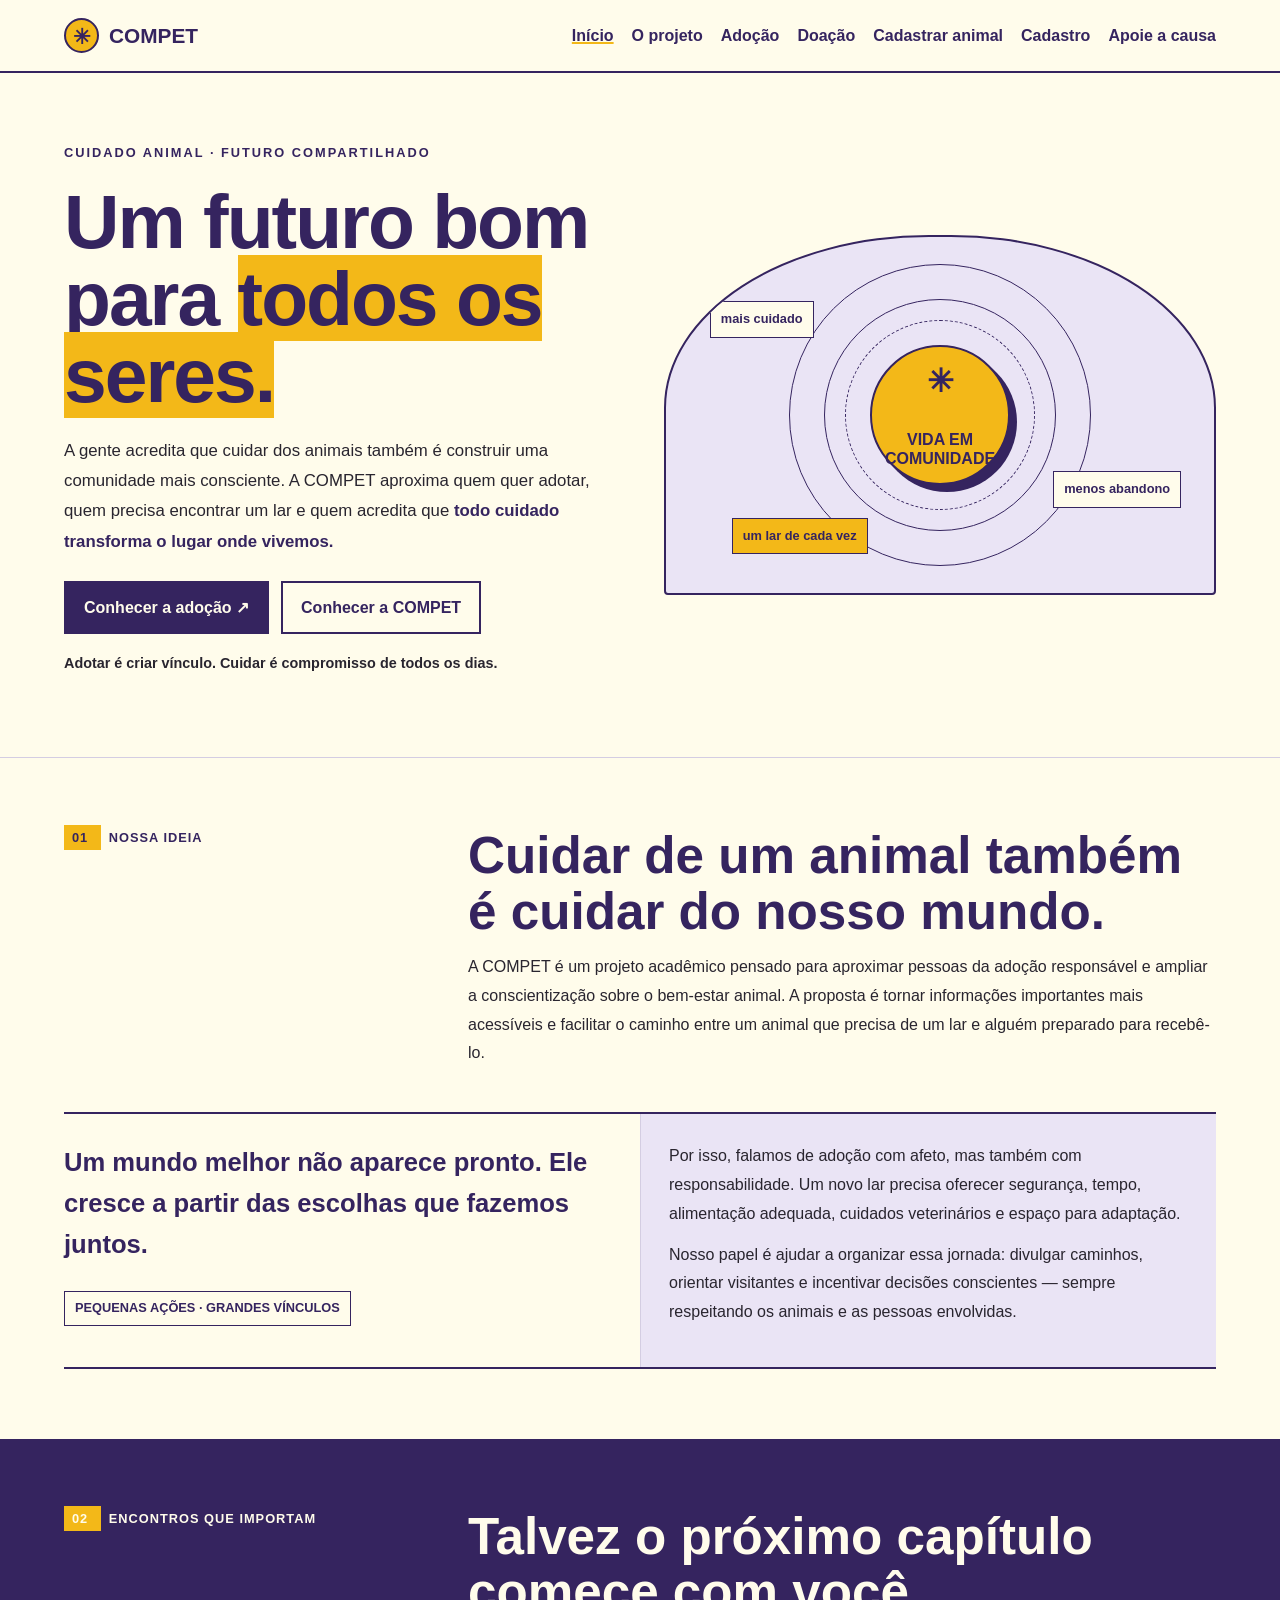
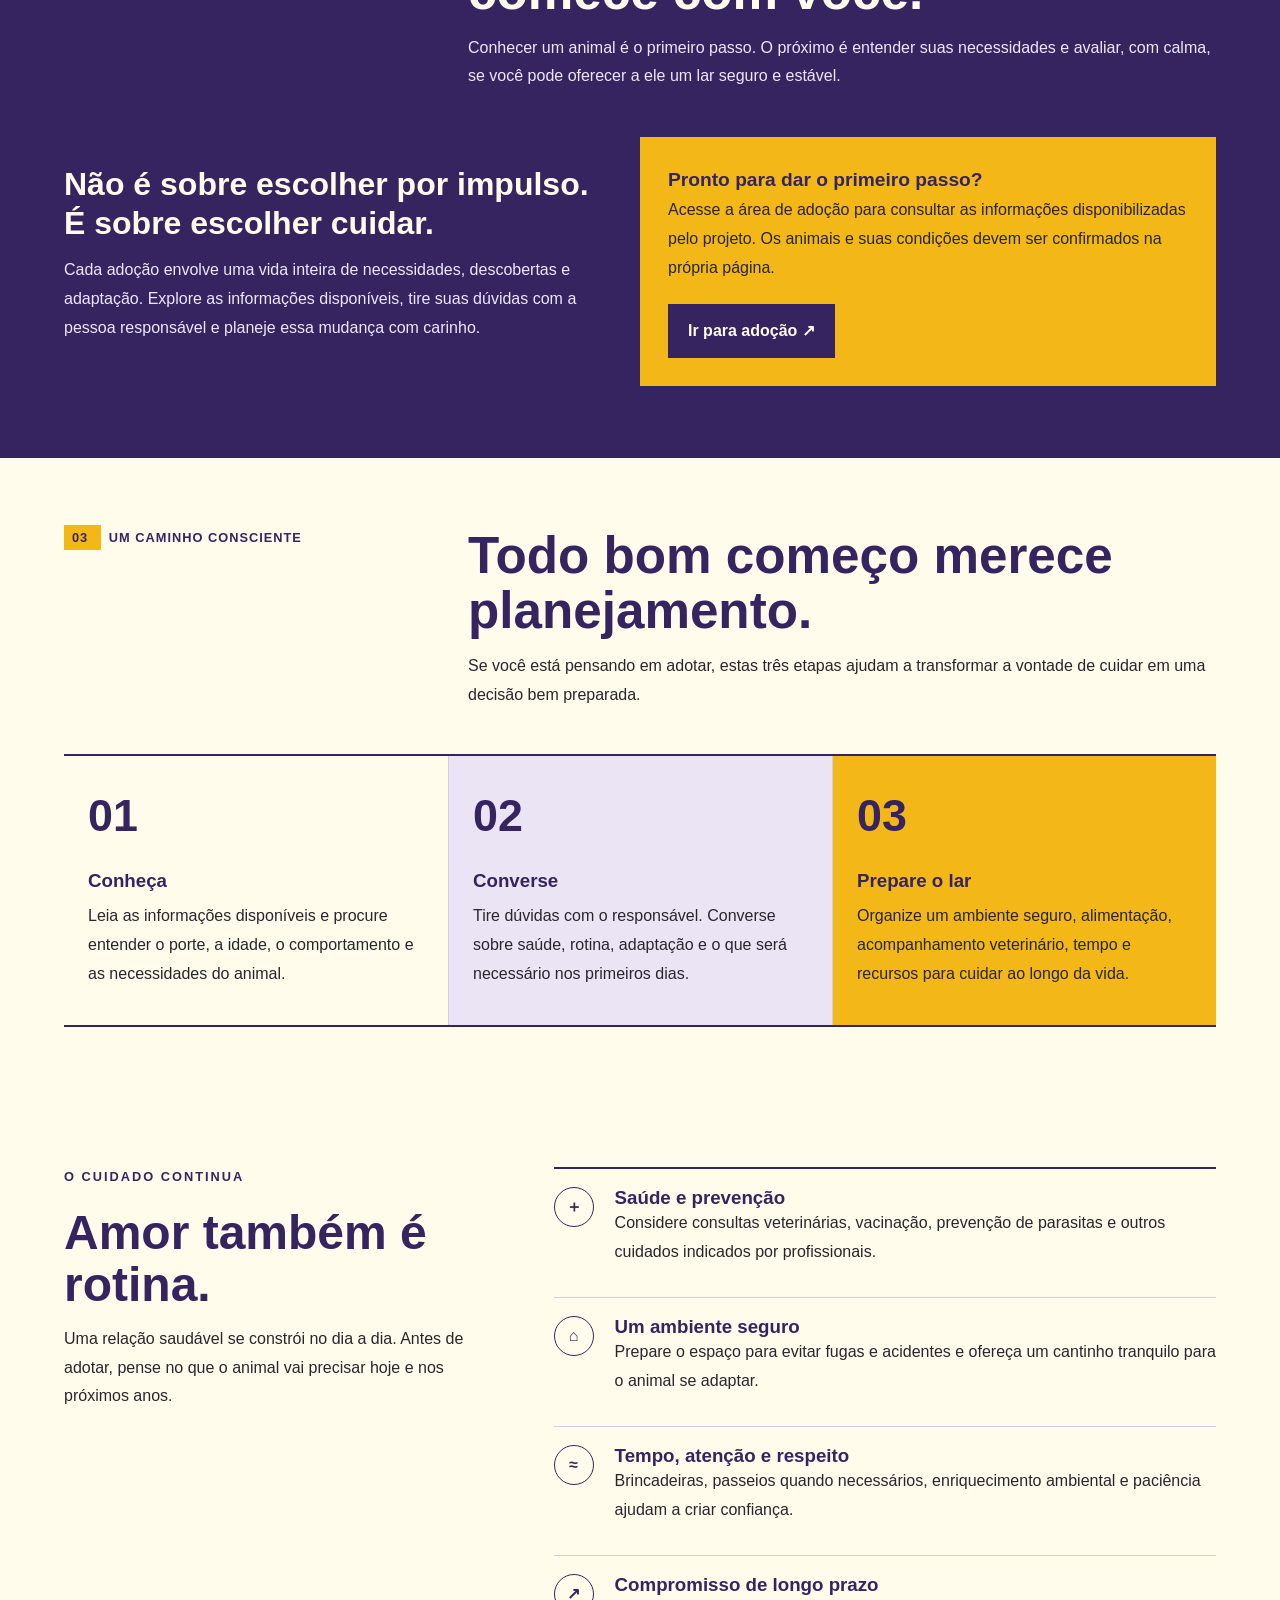
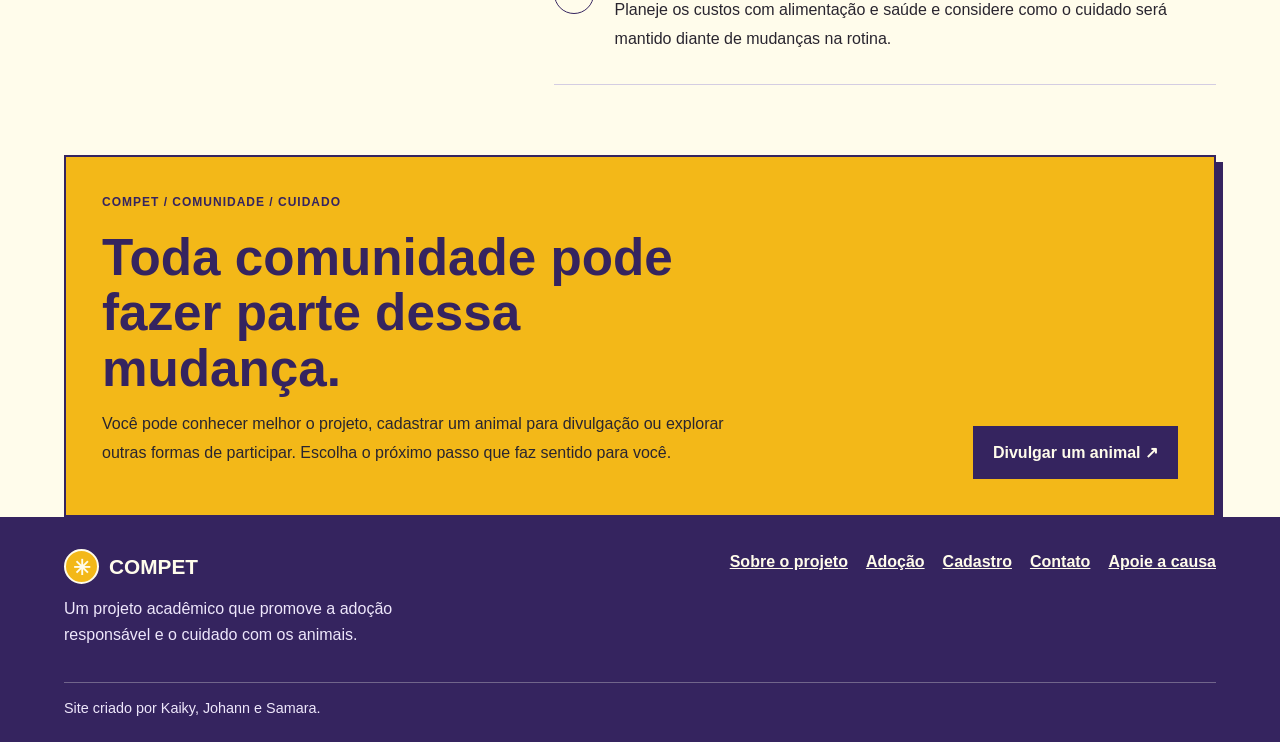
==== commit 3557867c: "Organiza o HTML para facilitar a leitura de iniciantes" ====
--- a/index.html
+++ b/index.html
@@ -1,187 +1,375 @@
 <!DOCTYPE html>
 <html lang="pt-BR">
-<head>
-    <meta charset="UTF-8">
-    <meta name="viewport" content="width=device-width, initial-scale=1.0">
-    <meta name="author" content="Johann, Samara e Kaiky">
-    <meta name="description" content="COMPET conecta pessoas à adoção responsável e ao cuidado com os animais.">
-    <meta name="theme-color" content="#FFFCEB">
-    <title>COMPET — Um futuro bom para todos os seres</title>
-    <link rel="icon" href="icone_compet.png">
-    <link rel="stylesheet" href="css/style.css">
-    <link rel="stylesheet" href="css/home.css">
-</head>
-<body>
-    <a class="skip-link" href="#conteudo-principal">Pular para o conteúdo principal</a>
-
-    <header class="site-nav">
-        <a class="marca" href="index.html" aria-label="COMPET — página inicial">
-            <span class="marca-simbolo" aria-hidden="true">✳</span>
-            <span>COMPET</span>
+    <head>
+        <meta charset="UTF-8">
+        <meta name="viewport" content="width=device-width, initial-scale=1.0">
+        <meta name="author" content="Johann, Samara e Kaiky">
+        <meta name="description" content="COMPET conecta pessoas à adoção responsável e ao cuidado com os animais.">
+        <meta name="theme-color" content="#FFFCEB">
+        <title>
+            COMPET — Um futuro bom para todos os seres
+        </title>
+        <link rel="icon" href="icone_compet.png">
+        <link rel="stylesheet" href="css/style.css">
+        <link rel="stylesheet" href="css/home.css">
+    </head>
+    <body>
+        <a class="skip-link" href="#conteudo-principal">
+            Pular para o conteúdo principal
         </a>
-        <nav aria-label="Navegação principal">
-            <a href="index.html" aria-current="page">Início</a>
-            <a href="paginas/sobre o projeto.html">O projeto</a>
-            <a href="paginas/adocao.html">Adoção</a>
-            <a href="paginas/doacao.html">Doação</a>
-            <a href="paginas/cadastro animal.html">Cadastrar animal</a>
-            <a href="paginas/cadastro.html">Cadastro</a>
-            <a href="paginas/fundo.html">Apoie a causa</a>
-        </nav>
-    </header>
-
-    <main id="conteudo-principal">
-        <section class="hero">
-            <div class="wrap hero-layout">
-                <div>
-                    <span class="kicker">Cuidado animal · futuro compartilhado</span>
-                    <h1>Um futuro bom para <em>todos os seres.</em></h1>
-                    <p class="hero-copy">A gente acredita que cuidar dos animais também é construir uma comunidade mais consciente. A COMPET aproxima quem quer adotar, quem precisa encontrar um lar e quem acredita que <strong>todo cuidado transforma o lugar onde vivemos.</strong></p>
-                    <div class="hero-actions">
-                        <a class="cta" href="paginas/adocao.html">Conhecer a adoção <span aria-hidden="true"> ↗</span></a>
-                        <a class="cta cta-light" href="paginas/sobre o projeto.html">Conhecer a COMPET</a>
-                    </div>
-                    <p class="hero-note">Adotar é criar vínculo. Cuidar é compromisso de todos os dias.</p>
-                </div>
-
-                <div class="sun-system" aria-label="Composição gráfica feita com formas geométricas: um sol amarelo rodeado por órbitas">
-                    <span class="orbit" aria-hidden="true"></span>
-                    <span class="orbit-label label-one">mais cuidado</span>
-                    <span class="sun-disc"><span aria-hidden="true">✳</span>VIDA EM<br>COMUNIDADE</span>
-                    <span class="orbit-label label-two">menos abandono</span>
-                    <span class="orbit-label label-three">um lar de cada vez</span>
+        <header class="site-nav">
+            <a class="marca" href="index.html" aria-label="COMPET — página inicial">
+                <span class="marca-simbolo" aria-hidden="true">
+                    ✳
+                </span>
+                <span>
+                    COMPET
+                </span>
+            </a>
+            <nav aria-label="Navegação principal">
+                <a href="index.html" aria-current="page">
+                    Início
+                </a>
+                <a href="paginas/sobre o projeto.html">
+                    O projeto
+                </a>
+                <a href="paginas/adocao.html">
+                    Adoção
+                </a>
+                <a href="paginas/doacao.html">
+                    Doação
+                </a>
+                <a href="paginas/cadastro animal.html">
+                    Cadastrar animal
+                </a>
+                <a href="paginas/cadastro.html">
+                    Cadastro
+                </a>
+                <a href="paginas/fundo.html">
+                    Apoie a causa
+                </a>
+            </nav>
+        </header>
+        <main id="conteudo-principal">
+            <section class="hero">
+                <div class="wrap hero-layout">
+                    <div>
+                        <span class="kicker">
+                            Cuidado animal · futuro compartilhado
+                        </span>
+                        <h1>
+                            Um futuro bom para
+                            <em>
+                                todos os seres.
+                            </em>
+                        </h1>
+                        <p class="hero-copy">
+                            A gente acredita que cuidar dos animais também é construir uma comunidade mais consciente. A COMPET aproxima quem quer adotar, quem precisa encontrar um lar e quem acredita que
+                            <strong>
+                                todo cuidado transforma o lugar onde vivemos.
+                            </strong>
+                        </p>
+                        <div class="hero-actions">
+                            <a class="cta" href="paginas/adocao.html">
+                                Conhecer a adoção
+                                <span aria-hidden="true">
+                                    ↗
+                                </span>
+                            </a>
+                            <a class="cta cta-light" href="paginas/sobre o projeto.html">
+                                Conhecer a COMPET
+                            </a>
+                        </div>
+                        <p class="hero-note">
+                            Adotar é criar vínculo. Cuidar é compromisso de todos os dias.
+                        </p>
+                    </div>
+                    <div class="sun-system" aria-label="Composição gráfica feita com formas geométricas: um sol amarelo rodeado por órbitas">
+                        <span class="orbit" aria-hidden="true">
+                        </span>
+                        <span class="orbit-label label-one">
+                            mais cuidado
+                        </span>
+                        <span class="sun-disc">
+                            <span aria-hidden="true">
+                                ✳
+                            </span>
+                            VIDA EM
+                            <br>
+                            COMUNIDADE
+                        </span>
+                        <span class="orbit-label label-two">
+                            menos abandono
+                        </span>
+                        <span class="orbit-label label-three">
+                            um lar de cada vez
+                        </span>
+                    </div>
+                </div>
+            </section>
+            <section class="section wrap" aria-labelledby="titulo-projeto">
+                <div class="section-heading">
+                    <div class="section-index">
+                        <span>
+                            01
+                        </span>
+                        Nossa ideia
+                    </div>
+                    <div>
+                        <h2 id="titulo-projeto">
+                            Cuidar de um animal também é cuidar do nosso mundo.
+                        </h2>
+                        <p>
+                            A COMPET é um projeto acadêmico pensado para aproximar pessoas da adoção responsável e ampliar a conscientização sobre o bem-estar animal. A proposta é tornar informações importantes mais acessíveis e facilitar o caminho entre um animal que precisa de um lar e alguém preparado para recebê-lo.
+                        </p>
+                    </div>
+                </div>
+                <div class="manifesto">
+                    <div class="manifesto-lead">
+                        <p>
+                            Um mundo melhor não aparece pronto. Ele cresce a partir das escolhas que fazemos juntos.
+                        </p>
+                        <span class="word-stamp">
+                            PEQUENAS AÇÕES · GRANDES VÍNCULOS
+                        </span>
+                    </div>
+                    <div class="manifesto-detail">
+                        <p>
+                            Por isso, falamos de adoção com afeto, mas também com responsabilidade. Um novo lar precisa oferecer segurança, tempo, alimentação adequada, cuidados veterinários e espaço para adaptação.
+                        </p>
+                        <p>
+                            Nosso papel é ajudar a organizar essa jornada: divulgar caminhos, orientar visitantes e incentivar decisões conscientes — sempre respeitando os animais e as pessoas envolvidas.
+                        </p>
+                    </div>
+                </div>
+            </section>
+            <section class="section adoption-zone" aria-labelledby="titulo-adocao">
+                <div class="wrap">
+                    <div class="section-heading">
+                        <div class="section-index">
+                            <span>
+                                02
+                            </span>
+                            Encontros que importam
+                        </div>
+                        <div>
+                            <h2 id="titulo-adocao">
+                                Talvez o próximo capítulo comece com você.
+                            </h2>
+                            <p>
+                                Conhecer um animal é o primeiro passo. O próximo é entender suas necessidades e avaliar, com calma, se você pode oferecer a ele um lar seguro e estável.
+                            </p>
+                        </div>
+                    </div>
+                    <div class="adoption-feature">
+                        <div class="adoption-quote">
+                            <h3>
+                                Não é sobre escolher por impulso. É sobre escolher cuidar.
+                            </h3>
+                            <p>
+                                Cada adoção envolve uma vida inteira de necessidades, descobertas e adaptação. Explore as informações disponíveis, tire suas dúvidas com a pessoa responsável e planeje essa mudança com carinho.
+                            </p>
+                        </div>
+                        <div class="adoption-aside">
+                            <strong>
+                                Pronto para dar o primeiro passo?
+                            </strong>
+                            <p>
+                                Acesse a área de adoção para consultar as informações disponibilizadas pelo projeto. Os animais e suas condições devem ser confirmados na própria página.
+                            </p>
+                            <a class="cta" href="paginas/adocao.html">
+                                Ir para adoção
+                                <span aria-hidden="true">
+                                    ↗
+                                </span>
+                            </a>
+                        </div>
+                    </div>
+                </div>
+            </section>
+            <section class="section wrap" aria-labelledby="titulo-etapas">
+                <div class="section-heading">
+                    <div class="section-index">
+                        <span>
+                            03
+                        </span>
+                        Um caminho consciente
+                    </div>
+                    <div>
+                        <h2 id="titulo-etapas">
+                            Todo bom começo merece planejamento.
+                        </h2>
+                        <p>
+                            Se você está pensando em adotar, estas três etapas ajudam a transformar a vontade de cuidar em uma decisão bem preparada.
+                        </p>
+                    </div>
+                </div>
+                <div class="steps">
+                    <article class="step">
+                        <span class="step-number">
+                            01
+                        </span>
+                        <h3>
+                            Conheça
+                        </h3>
+                        <p>
+                            Leia as informações disponíveis e procure entender o porte, a idade, o comportamento e as necessidades do animal.
+                        </p>
+                    </article>
+                    <article class="step">
+                        <span class="step-number">
+                            02
+                        </span>
+                        <h3>
+                            Converse
+                        </h3>
+                        <p>
+                            Tire dúvidas com o responsável. Converse sobre saúde, rotina, adaptação e o que será necessário nos primeiros dias.
+                        </p>
+                    </article>
+                    <article class="step">
+                        <span class="step-number">
+                            03
+                        </span>
+                        <h3>
+                            Prepare o lar
+                        </h3>
+                        <p>
+                            Organize um ambiente seguro, alimentação, acompanhamento veterinário, tempo e recursos para cuidar ao longo da vida.
+                        </p>
+                    </article>
+                </div>
+            </section>
+            <section class="section wrap" aria-labelledby="titulo-cuidado">
+                <div class="care-layout">
+                    <div class="care-title">
+                        <span class="kicker">
+                            O cuidado continua
+                        </span>
+                        <h2 id="titulo-cuidado">
+                            Amor também é rotina.
+                        </h2>
+                        <p>
+                            Uma relação saudável se constrói no dia a dia. Antes de adotar, pense no que o animal vai precisar hoje e nos próximos anos.
+                        </p>
+                    </div>
+                    <div class="care-list">
+                        <article class="care-item">
+                            <span class="care-symbol" aria-hidden="true">
+                                ＋
+                            </span>
+                            <div>
+                                <h3>
+                                    Saúde e prevenção
+                                </h3>
+                                <p>
+                                    Considere consultas veterinárias, vacinação, prevenção de parasitas e outros cuidados indicados por profissionais.
+                                </p>
+                            </div>
+                        </article>
+                        <article class="care-item">
+                            <span class="care-symbol" aria-hidden="true">
+                                ⌂
+                            </span>
+                            <div>
+                                <h3>
+                                    Um ambiente seguro
+                                </h3>
+                                <p>
+                                    Prepare o espaço para evitar fugas e acidentes e ofereça um cantinho tranquilo para o animal se adaptar.
+                                </p>
+                            </div>
+                        </article>
+                        <article class="care-item">
+                            <span class="care-symbol" aria-hidden="true">
+                                ≈
+                            </span>
+                            <div>
+                                <h3>
+                                    Tempo, atenção e respeito
+                                </h3>
+                                <p>
+                                    Brincadeiras, passeios quando necessários, enriquecimento ambiental e paciência ajudam a criar confiança.
+                                </p>
+                            </div>
+                        </article>
+                        <article class="care-item">
+                            <span class="care-symbol" aria-hidden="true">
+                                ↗
+                            </span>
+                            <div>
+                                <h3>
+                                    Compromisso de longo prazo
+                                </h3>
+                                <p>
+                                    Planeje os custos com alimentação e saúde e considere como o cuidado será mantido diante de mudanças na rotina.
+                                </p>
+                            </div>
+                        </article>
+                    </div>
+                </div>
+            </section>
+            <section class="wrap" aria-labelledby="titulo-participe">
+                <div class="join-band">
+                    <div class="join-inner">
+                        <div>
+                            <h2 id="titulo-participe">
+                                Toda comunidade pode fazer parte dessa mudança.
+                            </h2>
+                            <p>
+                                Você pode conhecer melhor o projeto, cadastrar um animal para divulgação ou explorar outras formas de participar. Escolha o próximo passo que faz sentido para você.
+                            </p>
+                        </div>
+                        <a class="cta" href="paginas/cadastro animal.html">
+                            Divulgar um animal
+                            <span aria-hidden="true">
+                                ↗
+                            </span>
+                        </a>
+                    </div>
+                </div>
+            </section>
+        </main>
+        <footer class="site-footer">
+            <div class="wrap">
+                <div class="footer-inner">
+                    <div class="footer-brand">
+                        <a class="marca" href="index.html">
+                            <span class="marca-simbolo" aria-hidden="true">
+                                ✳
+                            </span>
+                            <span>
+                                COMPET
+                            </span>
+                        </a>
+                        <p>
+                            Um projeto acadêmico que promove a adoção responsável e o cuidado com os animais.
+                        </p>
+                    </div>
+                    <nav class="footer-links" aria-label="Links do rodapé">
+                        <a href="paginas/sobre o projeto.html">
+                            Sobre o projeto
+                        </a>
+                        <a href="paginas/adocao.html">
+                            Adoção
+                        </a>
+                        <a href="paginas/cadastro.html">
+                            Cadastro
+                        </a>
+                        <a href="paginas/contato.html">
+                            Contato
+                        </a>
+                        <a href="paginas/fundo.html">
+                            Apoie a causa
+                        </a>
+                    </nav>
+                </div>
+                <div class="footer-bottom">
+                    Site criado por Kaiky, Johann e Samara.
                 </div>
             </div>
-        </section>
-
-        <section class="section wrap" aria-labelledby="titulo-projeto">
-            <div class="section-heading">
-                <div class="section-index"><span>01</span> Nossa ideia</div>
-                <div>
-                    <h2 id="titulo-projeto">Cuidar de um animal também é cuidar do nosso mundo.</h2>
-                    <p>A COMPET é um projeto acadêmico pensado para aproximar pessoas da adoção responsável e ampliar a conscientização sobre o bem-estar animal. A proposta é tornar informações importantes mais acessíveis e facilitar o caminho entre um animal que precisa de um lar e alguém preparado para recebê-lo.</p>
-                </div>
-            </div>
-            <div class="manifesto">
-                <div class="manifesto-lead">
-                    <p>Um mundo melhor não aparece pronto. Ele cresce a partir das escolhas que fazemos juntos.</p>
-                    <span class="word-stamp">PEQUENAS AÇÕES · GRANDES VÍNCULOS</span>
-                </div>
-                <div class="manifesto-detail">
-                    <p>Por isso, falamos de adoção com afeto, mas também com responsabilidade. Um novo lar precisa oferecer segurança, tempo, alimentação adequada, cuidados veterinários e espaço para adaptação.</p>
-                    <p>Nosso papel é ajudar a organizar essa jornada: divulgar caminhos, orientar visitantes e incentivar decisões conscientes — sempre respeitando os animais e as pessoas envolvidas.</p>
-                </div>
-            </div>
-        </section>
-
-        <section class="section adoption-zone" aria-labelledby="titulo-adocao">
-            <div class="wrap">
-                <div class="section-heading">
-                    <div class="section-index"><span>02</span> Encontros que importam</div>
-                    <div>
-                        <h2 id="titulo-adocao">Talvez o próximo capítulo comece com você.</h2>
-                        <p>Conhecer um animal é o primeiro passo. O próximo é entender suas necessidades e avaliar, com calma, se você pode oferecer a ele um lar seguro e estável.</p>
-                    </div>
-                </div>
-                <div class="adoption-feature">
-                    <div class="adoption-quote">
-                        <h3>Não é sobre escolher por impulso. É sobre escolher cuidar.</h3>
-                        <p>Cada adoção envolve uma vida inteira de necessidades, descobertas e adaptação. Explore as informações disponíveis, tire suas dúvidas com a pessoa responsável e planeje essa mudança com carinho.</p>
-                    </div>
-                    <div class="adoption-aside">
-                        <strong>Pronto para dar o primeiro passo?</strong>
-                        <p>Acesse a área de adoção para consultar as informações disponibilizadas pelo projeto. Os animais e suas condições devem ser confirmados na própria página.</p>
-                        <a class="cta" href="paginas/adocao.html">Ir para adoção <span aria-hidden="true"> ↗</span></a>
-                    </div>
-                </div>
-            </div>
-        </section>
-
-        <section class="section wrap" aria-labelledby="titulo-etapas">
-            <div class="section-heading">
-                <div class="section-index"><span>03</span> Um caminho consciente</div>
-                <div>
-                    <h2 id="titulo-etapas">Todo bom começo merece planejamento.</h2>
-                    <p>Se você está pensando em adotar, estas três etapas ajudam a transformar a vontade de cuidar em uma decisão bem preparada.</p>
-                </div>
-            </div>
-            <div class="steps">
-                <article class="step">
-                    <span class="step-number">01</span>
-                    <h3>Conheça</h3>
-                    <p>Leia as informações disponíveis e procure entender o porte, a idade, o comportamento e as necessidades do animal.</p>
-                </article>
-                <article class="step">
-                    <span class="step-number">02</span>
-                    <h3>Converse</h3>
-                    <p>Tire dúvidas com o responsável. Converse sobre saúde, rotina, adaptação e o que será necessário nos primeiros dias.</p>
-                </article>
-                <article class="step">
-                    <span class="step-number">03</span>
-                    <h3>Prepare o lar</h3>
-                    <p>Organize um ambiente seguro, alimentação, acompanhamento veterinário, tempo e recursos para cuidar ao longo da vida.</p>
-                </article>
-            </div>
-        </section>
-
-        <section class="section wrap" aria-labelledby="titulo-cuidado">
-            <div class="care-layout">
-                <div class="care-title">
-                    <span class="kicker">O cuidado continua</span>
-                    <h2 id="titulo-cuidado">Amor também é rotina.</h2>
-                    <p>Uma relação saudável se constrói no dia a dia. Antes de adotar, pense no que o animal vai precisar hoje e nos próximos anos.</p>
-                </div>
-                <div class="care-list">
-                    <article class="care-item">
-                        <span class="care-symbol" aria-hidden="true">＋</span>
-                        <div><h3>Saúde e prevenção</h3><p>Considere consultas veterinárias, vacinação, prevenção de parasitas e outros cuidados indicados por profissionais.</p></div>
-                    </article>
-                    <article class="care-item">
-                        <span class="care-symbol" aria-hidden="true">⌂</span>
-                        <div><h3>Um ambiente seguro</h3><p>Prepare o espaço para evitar fugas e acidentes e ofereça um cantinho tranquilo para o animal se adaptar.</p></div>
-                    </article>
-                    <article class="care-item">
-                        <span class="care-symbol" aria-hidden="true">≈</span>
-                        <div><h3>Tempo, atenção e respeito</h3><p>Brincadeiras, passeios quando necessários, enriquecimento ambiental e paciência ajudam a criar confiança.</p></div>
-                    </article>
-                    <article class="care-item">
-                        <span class="care-symbol" aria-hidden="true">↗</span>
-                        <div><h3>Compromisso de longo prazo</h3><p>Planeje os custos com alimentação e saúde e considere como o cuidado será mantido diante de mudanças na rotina.</p></div>
-                    </article>
-                </div>
-            </div>
-        </section>
-
-        <section class="wrap" aria-labelledby="titulo-participe">
-            <div class="join-band">
-                <div class="join-inner">
-                    <div>
-                        <h2 id="titulo-participe">Toda comunidade pode fazer parte dessa mudança.</h2>
-                        <p>Você pode conhecer melhor o projeto, cadastrar um animal para divulgação ou explorar outras formas de participar. Escolha o próximo passo que faz sentido para você.</p>
-                    </div>
-                    <a class="cta" href="paginas/cadastro animal.html">Divulgar um animal <span aria-hidden="true"> ↗</span></a>
-                </div>
-            </div>
-        </section>
-    </main>
-
-    <footer class="site-footer">
-        <div class="wrap">
-            <div class="footer-inner">
-                <div class="footer-brand">
-                    <a class="marca" href="index.html"><span class="marca-simbolo" aria-hidden="true">✳</span><span>COMPET</span></a>
-                    <p>Um projeto acadêmico que promove a adoção responsável e o cuidado com os animais.</p>
-                </div>
-                <nav class="footer-links" aria-label="Links do rodapé">
-                    <a href="paginas/sobre o projeto.html">Sobre o projeto</a>
-                    <a href="paginas/adocao.html">Adoção</a>
-                    <a href="paginas/cadastro.html">Cadastro</a>
-                    <a href="paginas/contato.html">Contato</a>
-                    <a href="paginas/fundo.html">Apoie a causa</a>
-                </nav>
-            </div>
-            <div class="footer-bottom">Site criado por Kaiky, Johann e Samara.</div>
-        </div>
-    </footer>
-</body>
-</html>+        </footer>
+        <script src="../js/formularios.js">
+        </script>
+    </body>
+</html>
--- a/css/style.css
+++ b/css/style.css
@@ -1,224 +1,341 @@
-@import url('https://fonts.googleapis.com/css2?family=Nunito:wght@400;600;700;800&display=swap');
+/* COMPET — estilos compartilhados por todas as páginas */
+
+/* 1. Cores e configurações básicas */
+:root {
+    --creme: #FFFCEB;
+    --roxo: #35245F;
+    --amarelo: #F3B818;
+    --lilas: #EAE4F5;
+    --texto: #29252F;
+    --linha: #d4cde2;
+}
 
 * {
+    box-sizing: border-box;
     margin: 0;
     padding: 0;
-    box-sizing: border-box;
-}
-
-html {
-    background-color: #FFFCEB;
-    scroll-behavior: smooth;
-    min-height: 100%;
 }
 
 body {
     min-height: 100vh;
     display: flex;
     flex-direction: column;
-    font-family: 'Nunito', Arial, sans-serif;
-    color: #29252F;
-    background-color: #FFFCEB;
+    font-family: Arial, sans-serif;
+    color: var(--texto);
+    background: var(--creme);
     line-height: 1.6;
 }
 
-main {
-    flex: 1;
-}
-
-h1, h2, h3 {
-    color: #35245F;
-    line-height: 1.25;
-}
-
-nav {
-    background-color: #35245F;
-    border-bottom: 5px solid #F3B818;
-    padding: 20px 8%;
+main { flex: 1; }
+h1, h2, h3 { color: var(--roxo); line-height: 1.2; }
+p { margin-bottom: 12px; }
+a { color: var(--roxo); }
+a:focus-visible, button:focus-visible, input:focus-visible, select:focus-visible, textarea:focus-visible {
+    outline: 3px solid var(--amarelo);
+    outline-offset: 3px;
+}
+
+/* 2. Menu e marca — iguais em todas as páginas */
+.skip-link {
+    position: absolute;
+    top: -60px;
+    left: 12px;
+    padding: 10px 14px;
+    background: var(--creme);
+    border: 2px solid var(--roxo);
+    z-index: 10;
+}
+.skip-link:focus { top: 8px; }
+
+.site-nav {
     display: flex;
     align-items: center;
-    justify-content: center;
+    justify-content: space-between;
     flex-wrap: wrap;
-    gap: 12px 26px;
-    text-align: center;
-}
-
-nav a {
-    color: #FFFFFF;
+    gap: 16px;
+    padding: 18px 5%;
+    background: var(--creme);
+    border-bottom: 2px solid var(--roxo);
+}
+
+.marca {
+    display: flex;
+    align-items: center;
+    gap: 10px;
+    color: var(--roxo);
+    font-size: 1.3rem;
+    font-weight: bold;
     text-decoration: none;
-    font-weight: 700;
-}
-
-nav a:hover {
-    color: #F3B818;
+    white-space: nowrap;
+}
+
+.marca-simbolo {
+    display: grid;
+    place-items: center;
+    width: 35px;
+    height: 35px;
+    border: 2px solid var(--roxo);
+    border-radius: 50%;
+    background: var(--amarelo);
+}
+
+.site-nav nav, .footer-links {
+    display: flex;
+    align-items: center;
+    flex-wrap: wrap;
+    gap: 10px 18px;
+}
+
+.site-nav nav a {
+    color: var(--roxo);
+    font-weight: bold;
+    text-decoration: none;
+}
+.site-nav nav a:hover,
+.site-nav nav a[aria-current="page"] {
     text-decoration: underline;
-    text-underline-offset: 4px;
-}
-
-#titulo {
-    font-family: 'Nunito', Arial, sans-serif;
-    font-size: clamp(2.2rem, 5vw, 3rem);
-    font-weight: 800;
-    color: #35245F;
-}
-
-a {
-    color: #35245F;
-}
-
-a:hover {
+    text-decoration-color: var(--amarelo);
     text-decoration-thickness: 2px;
 }
 
-button,
-input[type="submit"],
-input[type="button"] {
+/* 3. Conteúdo das páginas internas */
+.sp-wrap {
+    width: 90%;
+    max-width: 1080px;
+    margin-left: auto;
+    margin-right: auto;
+}
+
+.sp-hero {
+    padding: 64px 0 42px;
+    border-bottom: 1px solid var(--linha);
+    background-image: linear-gradient(90deg, transparent 49px, #e8e2f0 50px, transparent 51px);
+    background-size: 50px 50px;
+}
+
+.sp-kicker, .sp-index {
+    display: inline-block;
+    margin-bottom: 18px;
+    color: var(--roxo);
+    font-size: .8rem;
+    font-weight: bold;
+    letter-spacing: 2px;
+    text-transform: uppercase;
+}
+
+.sp-hero h1 {
+    max-width: 900px;
+    margin-bottom: 18px;
+    font-size: clamp(2.5rem, 6vw, 4.8rem);
+    letter-spacing: -2px;
+}
+.sp-hero h1 em { font-style: normal; background: var(--amarelo); }
+.sp-hero p { max-width: 740px; font-size: 1.05rem; }
+
+.sp-section { padding: 58px 0; }
+
+.sp-heading {
+    display: grid;
+    grid-template-columns: 1fr 2fr;
+    gap: 28px;
+    margin-bottom: 28px;
+}
+.sp-index span {
+    padding: 4px 8px;
+    margin-right: 8px;
+    background: var(--amarelo);
+    letter-spacing: 0;
+}
+.sp-heading h2 {
+    margin-bottom: 12px;
+    font-size: clamp(1.8rem, 4vw, 3.2rem);
+}
+
+.sp-split {
+    display: grid;
+    grid-template-columns: 1fr 1fr;
+    border-top: 2px solid var(--roxo);
+    border-bottom: 2px solid var(--roxo);
+}
+.sp-split-main { padding: 28px 28px 28px 0; }
+.sp-split-main p {
+    color: var(--roxo);
+    font-size: 1.6rem;
+    font-weight: bold;
+}
+.sp-split-side {
+    padding: 28px;
+    background: var(--lilas);
+    border-left: 1px solid var(--linha);
+}
+.sp-stamp {
+    display: inline-block;
+    margin-top: 12px;
+    padding: 6px 10px;
+    border: 1px solid var(--roxo);
+    color: var(--roxo);
+    font-size: .8rem;
+    font-weight: bold;
+}
+
+.sp-grid {
+    display: grid;
+    grid-template-columns: repeat(3, 1fr);
+    border-top: 2px solid var(--roxo);
+    border-bottom: 2px solid var(--roxo);
+}
+.sp-card { min-width: 0; padding: 24px; }
+.sp-card + .sp-card { border-left: 1px solid var(--linha); }
+.sp-card:nth-child(2) { background: var(--lilas); }
+.sp-card:nth-child(3) { background: var(--amarelo); }
+.sp-num {
+    display: block;
+    margin-bottom: 18px;
+    color: var(--roxo);
+    font-size: 2.5rem;
+    font-weight: bold;
+}
+.sp-card h3 { margin-bottom: 8px; }
+
+.sp-callout {
+    padding: 36px;
+    background: var(--amarelo);
+    border: 2px solid var(--roxo);
+    box-shadow: 7px 7px 0 var(--roxo);
+}
+.sp-callout h2 { margin-bottom: 12px; font-size: clamp(1.8rem, 4vw, 3rem); }
+
+.sp-actions {
+    display: flex;
+    flex-wrap: wrap;
+    gap: 12px;
+    margin-top: 20px;
+}
+.sp-button, .botao {
+    display: inline-block;
+    padding: 12px 18px;
+    border: 2px solid var(--roxo);
+    background: var(--roxo);
+    color: var(--creme);
     font: inherit;
-    font-weight: 700;
-    color: #FFFFFF;
-    background-color: #35245F;
-    border: 2px solid #35245F;
-    border-radius: 8px;
-    padding: 10px 18px;
+    font-weight: bold;
+    text-decoration: none;
     cursor: pointer;
 }
-
-button:hover,
-input[type="submit"]:hover,
-input[type="button"]:hover {
-    background-color: #281A49;
-    border-color: #281A49;
-}
-
-input,
-select,
-textarea {
+.sp-button:hover, .botao:hover { opacity: .88; }
+.sp-button-light, .botao.secundario {
+    background: transparent;
+    color: var(--roxo);
+}
+.sp-back {
+    display: inline-block;
+    margin-top: 18px;
+    font-weight: bold;
+}
+
+/* 4. Formulários */
+.sp-form-layout {
+    display: grid;
+    grid-template-columns: 1fr 2fr;
+    align-items: start;
+    gap: 32px;
+    padding-top: 40px;
+    padding-bottom: 70px;
+}
+.sp-note {
+    padding: 24px;
+    background: var(--lilas);
+    border: 1px solid var(--roxo);
+    box-shadow: 6px 6px 0 var(--roxo);
+}
+.sp-note h2 { margin-bottom: 10px; }
+.sp-form {
+    min-width: 0;
+    padding: 28px;
+    background: white;
+    border: 2px solid var(--roxo);
+    box-shadow: 7px 7px 0 var(--lilas);
+}
+.sp-form h2 { margin-bottom: 8px; }
+.sp-form .campos {
+    display: grid;
+    grid-template-columns: 1fr 1fr;
+    gap: 14px;
+}
+.sp-form .campo {
+    display: flex;
+    flex-direction: column;
+    gap: 6px;
+    min-width: 0;
+    margin-bottom: 8px;
+}
+.sp-form .largo { grid-column: 1 / -1; }
+.sp-form label { color: var(--roxo); font-weight: bold; }
+.sp-form input, .sp-form select, .sp-form textarea {
+    width: 100%;
+    min-height: 44px;
+    padding: 10px;
+    border: 1px solid #aaa1bd;
+    border-radius: 0;
+    background: #fffef8;
+    color: var(--texto);
     font: inherit;
-    color: #29252F;
-}
-
-.botao-link {
-    display: inline-block;
-    margin: 12px 10px 12px 0;
-    padding: 12px 20px;
-    border: 2px solid #35245F;
-    border-radius: 8px;
-    background-color: #35245F;
-    color: #FFFFFF;
-    text-decoration: none;
-    font-weight: 700;
-}
-
-.botao-link.secundario {
-    background-color: #EAE4F5;
-    color: #35245F;
-}
-
-.botao-link:hover {
-    text-decoration: underline;
-    text-underline-offset: 3px;
-}
-
-.botao-link.secundario:hover {
-    background-color: #DCD2EE;
-}
-
-footer {
-    background-color: #F3B818;
-    color: #29252F;
-    padding: 20px 8%;
-    text-align: center;
-}
-
-footer a {
-    color: #35245F;
-    font-weight: 700;
-}
-
-a:focus-visible,
-button:focus-visible,
-input:focus-visible,
-select:focus-visible,
-textarea:focus-visible {
-    outline: 3px solid #35245F;
-    outline-offset: 3px;
-}
-
-@media (max-width: 600px) {
-    nav {
-        padding: 16px 5%;
-        gap: 10px 16px;
-    }
-
-    footer {
-        padding: 18px 5%;
-    }
-}
-
-
-/* Identidade COMPET — solarpunk */
-:root{--sp-cream:#FFFCEB;--sp-purple:#35245F;--sp-yellow:#F3B818;--sp-lilac:#EAE4F5;--sp-ink:#29252F;--sp-line:rgba(53,36,95,.25)}
-.sp-skip{position:absolute;top:8px;left:12px;z-index:30;padding:10px 14px;background:var(--sp-cream);color:var(--sp-purple);border:2px solid var(--sp-purple);transform:translateY(-160%)}.sp-skip:focus{transform:translateY(0)}
-.sp-nav{display:flex;align-items:center;justify-content:space-between;gap:20px;padding:17px max(5%,calc((100% - 1180px)/2));background:var(--sp-cream);border-bottom:2px solid var(--sp-purple)}
-.sp-brand{display:inline-flex;align-items:center;gap:10px;color:var(--sp-purple);text-decoration:none;font-size:1.35rem;font-weight:900;letter-spacing:.08em;white-space:nowrap}
-.sp-mark{display:inline-grid;place-items:center;width:35px;height:35px;border:2px solid var(--sp-purple);border-radius:50% 50% 42% 50%;background:var(--sp-yellow);font-size:1rem;transform:rotate(-8deg)}
-.sp-nav nav{display:flex;flex-wrap:wrap;align-items:center;justify-content:flex-end;gap:8px 17px;padding:0;background:transparent;border:0}
-.sp-nav nav a{color:var(--sp-purple);font-size:.9rem;font-weight:900;text-decoration:none;text-underline-offset:5px}
-.sp-nav nav a:hover,.sp-nav nav a[aria-current=page]{color:var(--sp-purple);text-decoration:underline;text-decoration-color:var(--sp-yellow);text-decoration-thickness:2px;text-underline-offset:6px}
-.sp-wrap{width:min(1080px,90%);margin-inline:auto}
-.sp-kicker{display:inline-flex;align-items:center;gap:10px;margin-bottom:18px;color:var(--sp-purple);font-size:.76rem;font-weight:900;letter-spacing:.14em;text-transform:uppercase}.sp-kicker:before{content:"";width:28px;height:3px;background:var(--sp-yellow)}
-.sp-hero{position:relative;padding:clamp(44px,7vw,80px) 0 40px;border-bottom:1px solid var(--sp-line);overflow:hidden}
-.sp-hero:before{content:"";position:absolute;inset:0;pointer-events:none;opacity:.42;background-image:linear-gradient(90deg,transparent 49px,var(--sp-line) 50px,transparent 51px),linear-gradient(transparent 49px,var(--sp-line) 50px,transparent 51px);background-size:50px 50px;mask-image:linear-gradient(90deg,transparent,#000 12%,#000 75%,transparent)}
-.sp-hero-inner{position:relative}.sp-hero h1{max-width:900px;margin:0 0 18px;color:var(--sp-purple);font-size:clamp(2.8rem,7vw,5.6rem);font-weight:900;line-height:.98;letter-spacing:-.06em}.sp-hero h1 em{position:relative;z-index:0;font-style:normal}.sp-hero h1 em:after{content:"";position:absolute;z-index:-1;left:-.03em;right:-.05em;bottom:.04em;height:.25em;background:var(--sp-yellow);transform:rotate(-1deg)}.sp-hero p{max-width:740px;font-size:1.05rem;line-height:1.85}
-.sp-back{display:inline-block;margin-top:20px;color:var(--sp-purple);font-weight:900;text-underline-offset:4px}
-.sp-section{padding:clamp(42px,7vw,76px) 0}.sp-heading{display:grid;grid-template-columns:.55fr 1.45fr;gap:32px;align-items:start;margin-bottom:30px}.sp-index{padding-top:7px;color:var(--sp-purple);font-size:.76rem;font-weight:900;letter-spacing:.12em;text-transform:uppercase}.sp-index span{display:inline-block;padding:4px 8px;margin-right:8px;background:var(--sp-yellow);letter-spacing:0}.sp-heading h2{margin:0 0 12px;color:var(--sp-purple);font-size:clamp(2rem,4.5vw,3.7rem);line-height:1.03;letter-spacing:-.045em}.sp-heading p{max-width:720px;line-height:1.85}
-.sp-split{display:grid;grid-template-columns:1fr 1fr;border-top:2px solid var(--sp-purple);border-bottom:2px solid var(--sp-purple)}.sp-split-main{padding:28px 30px 30px 0}.sp-split-main p{max-width:500px;color:var(--sp-purple);font-size:clamp(1.25rem,2.5vw,1.9rem);line-height:1.45;font-weight:900}.sp-split-side{padding:28px 30px;background:var(--sp-lilac);border-left:1px solid var(--sp-line)}.sp-split-side p{line-height:1.8}.sp-split-side p+p{margin-top:12px}.sp-stamp{display:inline-block;margin-top:20px;padding:7px 10px;border:1px solid var(--sp-purple);color:var(--sp-purple);font-size:.76rem;font-weight:900;letter-spacing:.06em;transform:rotate(-2deg)}
-.sp-grid{display:grid;grid-template-columns:repeat(3,minmax(0,1fr));border-top:2px solid var(--sp-purple);border-bottom:2px solid var(--sp-purple)}.sp-card{padding:25px;min-height:210px}.sp-card+.sp-card{border-left:1px solid var(--sp-line)}.sp-card:nth-child(2){background:var(--sp-lilac)}.sp-card:nth-child(3){background:var(--sp-yellow)}.sp-num{display:block;margin-bottom:20px;color:var(--sp-purple);font-size:2.8rem;font-weight:900;line-height:1;letter-spacing:-.07em}.sp-card h3{margin-bottom:9px;color:var(--sp-purple);font-size:1.25rem}.sp-card p{line-height:1.75}
-.sp-callout{padding:clamp(25px,5vw,48px);background:var(--sp-yellow);border:2px solid var(--sp-purple);box-shadow:8px 8px 0 var(--sp-purple)}.sp-callout h2{max-width:750px;margin-bottom:12px;color:var(--sp-purple);font-size:clamp(2rem,4.2vw,3.4rem);line-height:1.05;letter-spacing:-.04em}.sp-callout p{max-width:740px;line-height:1.8}
-.sp-actions{display:flex;flex-wrap:wrap;gap:12px;margin-top:22px}.sp-button{display:inline-flex;align-items:center;justify-content:center;min-height:47px;padding:11px 17px;border:2px solid var(--sp-purple);background:var(--sp-purple);color:var(--sp-cream);font-weight:900;text-decoration:none;transition:transform .18s ease}.sp-button:hover{color:var(--sp-cream);transform:translateY(-2px);text-decoration:underline;text-underline-offset:4px}.sp-button-light{background:transparent;color:var(--sp-purple)}.sp-button-light:hover{background:var(--sp-lilac);color:var(--sp-purple)}
-.sp-form-layout{display:grid;grid-template-columns:.68fr 1.32fr;gap:clamp(24px,5vw,60px);padding:40px 0 76px;align-items:start}.sp-note{position:sticky;top:24px;padding:24px;background:var(--sp-lilac);border:1px solid var(--sp-purple);box-shadow:7px 7px 0 var(--sp-purple)}.sp-note .sp-num{margin-bottom:18px}.sp-note h2{margin-bottom:10px;color:var(--sp-purple);font-size:1.5rem;line-height:1.1}.sp-note p{line-height:1.8}
-.sp-form{padding:clamp(20px,4vw,36px)!important;background:var(--sp-cream)!important;border:2px solid var(--sp-purple)!important;border-radius:0!important;box-shadow:8px 8px 0 var(--sp-lilac)!important}.sp-form h2{color:var(--sp-purple)!important}.sp-form .campos{gap:6px 18px}.sp-form .campo label{color:var(--sp-purple)}.sp-form .campo input,.sp-form .campo select,.sp-form .campo textarea{border:1px solid rgba(53,36,95,.45);border-radius:0;background:#fffef8}.sp-form .aviso{background:var(--sp-lilac);border-left:4px solid var(--sp-purple);border-radius:0}.sp-form .botao{border-radius:0}.sp-form .principal{background:var(--sp-purple);color:var(--sp-cream)}.sp-form .secundario{background:transparent;color:var(--sp-purple)}
-.sp-footer{margin-top:auto;padding:30px 0 22px;background:var(--sp-purple);color:var(--sp-cream)}.sp-footer-inner{display:flex;align-items:flex-start;justify-content:space-between;gap:28px}.sp-footer p{max-width:420px;margin-top:12px;color:#eee7fb;line-height:1.75}.sp-footer .sp-brand{color:var(--sp-cream)}.sp-footer .sp-mark{border-color:var(--sp-cream);color:var(--sp-purple)}.sp-footer-links{display:flex;flex-wrap:wrap;gap:12px 18px}.sp-footer-links a{color:var(--sp-cream);font-weight:900;text-underline-offset:4px}.sp-footer-bottom{margin-top:22px;padding-top:15px;border-top:1px solid rgba(255,252,235,.3);font-size:.86rem;color:#eee7fb}
-@media(max-width:850px){.sp-nav{align-items:flex-start;flex-direction:column}.sp-nav nav{justify-content:flex-start}.sp-form-layout{grid-template-columns:1fr}.sp-note{position:static}.sp-heading{grid-template-columns:1fr;gap:12px}}
-@media(max-width:600px){.sp-nav{padding:15px 5%}.sp-nav nav{gap:8px 13px}.sp-nav nav a{font-size:.86rem}.sp-split,.sp-grid{grid-template-columns:1fr}.sp-split-main{padding:24px 0}.sp-split-side{padding:23px;border-left:0;border-top:1px solid var(--sp-line)}.sp-card{min-height:0;padding:22px}.sp-card+.sp-card{border-left:0;border-top:1px solid var(--sp-line)}.sp-form .campos{grid-template-columns:1fr}.sp-form .largo{grid-column:auto}.sp-actions{flex-direction:column}.sp-button{width:100%}.sp-footer-inner{flex-direction:column}.sp-callout{box-shadow:5px 5px 0 var(--sp-purple)}}
-@media(prefers-reduced-motion:reduce){*,*:before,*:after{scroll-behavior:auto!important;transition:none!important}}
-
-/* Ajustes específicos dos formulários solarpunk */
-.sp-form .campos{display:grid;grid-template-columns:repeat(2,minmax(0,1fr));gap:6px 18px}
-.sp-form .campo{display:flex;flex-direction:column;gap:7px;margin-bottom:14px;min-width:0}
-.sp-form .largo{grid-column:1/-1}
-.sp-form .campo label{font-size:.93rem}
-.sp-form .campo input,.sp-form .campo select,.sp-form .campo textarea{width:100%;min-height:46px;padding:11px 12px;color:var(--sp-ink);font:inherit}
-.sp-form .campo small{line-height:1.6;color:#514b59}
-.sp-form .aviso{margin:16px 0;padding:14px 16px;line-height:1.7}
-.sp-form .mensagem-formulario{margin:16px 0;padding:12px;line-height:1.6}
-.sp-form .mensagem-formulario:empty{display:none}
-.sp-form .mensagem-erro{background:#fff0f0;color:#7a1717;border:1px solid #a52a2a}
-.sp-form .mensagem-sucesso{background:#eef9ef;color:#174d22;border:1px solid #28753a}
-@media(max-width:600px){.sp-form .campos{grid-template-columns:1fr}.sp-form .largo{grid-column:auto}}
-
-
-/* Navegação e rodapé compartilhados com a página inicial */
-.site-nav{position:relative;z-index:5;display:flex;align-items:center;justify-content:space-between;gap:20px;padding:17px max(5%,calc((100% - 1180px)/2));background:#FFFCEB;border-bottom:2px solid #35245F}
-.marca{display:inline-flex;align-items:center;gap:10px;color:#35245F;text-decoration:none;font-size:1.35rem;font-weight:900;letter-spacing:.08em;white-space:nowrap}
-.marca-simbolo{display:inline-grid;place-items:center;width:35px;height:35px;border:2px solid #35245F;border-radius:50% 50% 42% 50%;background:#F3B818;color:#35245F;font-size:1rem;transform:rotate(-8deg)}
-.site-nav nav{display:flex;flex-wrap:wrap;align-items:center;justify-content:flex-end;gap:8px 20px;padding:0;background:transparent;border:0;text-align:left}
-.site-nav nav a{color:#35245F;font-size:.94rem;font-weight:800;text-decoration:none;text-underline-offset:5px}
-.site-nav nav a:hover,.site-nav nav a[aria-current=page]{color:#35245F;text-decoration:underline;text-decoration-color:#F3B818;text-decoration-thickness:2px;text-underline-offset:6px}
-.skip-link{position:absolute;top:8px;left:12px;z-index:30;padding:10px 14px;background:#FFFCEB;color:#35245F;border:2px solid #35245F;transform:translateY(-160%)}
-.skip-link:focus{transform:translateY(0)}
-.site-footer{margin-top:auto;padding:35px 0 24px;background:#35245F;color:#FFFCEB}
-.footer-inner{display:flex;align-items:flex-start;justify-content:space-between;gap:28px}
-.footer-brand{max-width:420px}
-.footer-brand p{margin-top:12px;color:#eee7fb;line-height:1.75}
-.site-footer .marca{color:#FFFCEB}
-.site-footer .marca-simbolo{border-color:#FFFCEB}
-.footer-links{display:flex;flex-wrap:wrap;gap:12px 18px;padding:0;background:transparent;border:0}
-.footer-links a{color:#FFFCEB;font-weight:900;text-underline-offset:4px}
-.footer-bottom{margin-top:22px;padding-top:15px;border-top:1px solid rgba(255,252,235,.3);font-size:.86rem;color:#eee7fb}
-@media(max-width:850px){.site-nav{align-items:flex-start;flex-direction:column}.site-nav nav{justify-content:flex-start}}
-@media(max-width:600px){.site-nav{padding:15px 5%}.site-nav nav{gap:8px 14px}.site-nav nav a{font-size:.88rem}.footer-inner{flex-direction:column}.site-footer{margin-top:55px}}
-
-.site-footer nav.footer-links{display:flex;flex-wrap:wrap;align-items:flex-start;justify-content:flex-end;gap:12px 18px;padding:0;background:transparent;border:0;text-align:left}
-.site-footer nav.footer-links a{color:#FFFCEB}
-@media(max-width:850px){.site-footer nav.footer-links{justify-content:flex-start}}
+}
+.sp-form .aviso {
+    margin: 16px 0;
+    padding: 14px;
+    background: var(--lilas);
+    border-left: 4px solid var(--roxo);
+}
+.mensagem-formulario { margin: 14px 0; padding: 10px; }
+.mensagem-formulario:empty { display: none; }
+.mensagem-erro { background: #fff0f0; color: #7a1717; border: 1px solid #a52a2a; }
+.mensagem-sucesso { background: #eef9ef; color: #174d22; border: 1px solid #28753a; }
+
+/* 5. Rodapé compartilhado */
+.site-footer {
+    margin-top: auto;
+    padding: 32px 0 22px;
+    background: var(--roxo);
+    color: var(--creme);
+}
+.footer-inner {
+    display: flex;
+    justify-content: space-between;
+    align-items: flex-start;
+    flex-wrap: wrap;
+    gap: 24px;
+}
+.footer-brand { max-width: 400px; }
+.footer-brand p { margin-top: 12px; color: #eee7fb; }
+.site-footer .marca { color: var(--creme); }
+.site-footer .marca-simbolo { border-color: var(--creme); }
+.footer-links { justify-content: flex-end; }
+.footer-links a { color: var(--creme); font-weight: bold; }
+.footer-bottom {
+    margin-top: 22px;
+    padding-top: 14px;
+    border-top: 1px solid #71658b;
+    color: #eee7fb;
+    font-size: .9rem;
+}
+
+/* 6. Ajustes para telas menores */
+@media (max-width: 750px) {
+    .site-nav { align-items: flex-start; flex-direction: column; }
+    .sp-heading, .sp-form-layout { grid-template-columns: 1fr; }
+    .sp-note { order: 2; }
+    .footer-links { justify-content: flex-start; }
+}
+@media (max-width: 560px) {
+    .site-nav { padding: 16px 5%; }
+    .sp-hero { padding-top: 44px; }
+    .sp-split, .sp-grid, .sp-form .campos { grid-template-columns: 1fr; }
+    .sp-split-main { padding: 24px 0; }
+    .sp-split-side { border-left: 0; border-top: 1px solid var(--linha); }
+    .sp-card + .sp-card { border-left: 0; border-top: 1px solid var(--linha); }
+    .sp-callout, .sp-form { padding: 22px; }
+    .sp-actions { flex-direction: column; }
+    .sp-button, .botao { text-align: center; }
+    .sp-form .largo { grid-column: auto; }
+}
--- a/css/home.css
+++ b/css/home.css
@@ -1,219 +1,210 @@
-:root {
-            --creme: #FFFCEB;
-            --roxo: #35245F;
-            --amarelo: #F3B818;
-            --lilas: #EAE4F5;
-            --texto: #29252F;
-            --linha: rgba(53,36,95,.25);
-        }
-
-        html { scroll-behavior: smooth; }
-        body { overflow-x: hidden; background: var(--creme); }
-        .skip-link {
-            position: absolute; top: 8px; left: 12px; z-index: 20;
-            padding: 10px 14px; background: var(--creme); color: var(--roxo);
-            border: 2px solid var(--roxo); transform: translateY(-160%);
-        }
-        .skip-link:focus { transform: translateY(0); }
-        .site-nav {
-            position: relative; z-index: 5; display: flex; align-items: center;
-            justify-content: space-between; gap: 20px; padding: 17px max(5%, calc((100% - 1180px)/2));
-            background: var(--creme); border-bottom: 2px solid var(--roxo);
-        }
-        .marca {
-            display: inline-flex; align-items: center; gap: 10px; color: var(--roxo);
-            text-decoration: none; font-size: 1.35rem; font-weight: 900; letter-spacing: .08em;
-            white-space: nowrap;
-        }
-        .marca-simbolo {
-            display: inline-grid; place-items: center; width: 35px; height: 35px;
-            border: 2px solid var(--roxo); border-radius: 50% 50% 42% 50%;
-            background: var(--amarelo); font-size: 1rem; transform: rotate(-8deg);
-        }
-        .site-nav nav {
-            display: flex; flex-wrap: wrap; align-items: center; justify-content: flex-end;
-            gap: 8px 20px; padding: 0; background: transparent; border: 0; text-align: left;
-        }
-        .site-nav nav a {
-            color: var(--roxo); font-size: .94rem; font-weight: 800; text-decoration: none;
-            text-underline-offset: 5px;
-        }
-        .site-nav nav a:hover, .site-nav nav a:focus-visible { color: var(--roxo); text-decoration: underline; }
-        a:focus-visible { outline: 3px solid var(--amarelo); outline-offset: 4px; }
-        .wrap { width: min(1160px, 90%); margin-inline: auto; }
-        .hero {
-            position: relative; padding: clamp(55px, 8vw, 100px) 0 72px;
-            border-bottom: 1px solid var(--linha); overflow: hidden;
-        }
-        .hero:before {
-            content: ""; position: absolute; inset: 0; pointer-events: none; opacity: .5;
-            background-image: linear-gradient(90deg, transparent 49px, var(--linha) 50px, transparent 51px),
-                              linear-gradient(transparent 49px, var(--linha) 50px, transparent 51px);
-            background-size: 50px 50px;
-            mask-image: linear-gradient(90deg, transparent, #000 12%, #000 65%, transparent);
-        }
-        .hero-layout {
-            position: relative; display: grid; grid-template-columns: 1.08fr .92fr;
-            align-items: center; gap: clamp(28px, 6vw, 82px);
-        }
-        .kicker {
-            display: inline-flex; align-items: center; gap: 10px; margin-bottom: 22px;
-            color: var(--roxo); font-size: .78rem; font-weight: 900; letter-spacing: .14em;
-            text-transform: uppercase;
-        }
-        .kicker:before { content: ""; width: 28px; height: 3px; background: var(--amarelo); }
-        h1, h2, h3 { color: var(--roxo); }
-        .hero h1 {
-            max-width: 700px; margin: 0 0 22px; font-size: clamp(3.1rem, 7vw, 6.4rem);
-            line-height: .98; letter-spacing: -.065em; font-weight: 900;
-        }
-        .hero h1 em { position: relative; display: inline-block; color: var(--roxo); font-style: normal; z-index: 0; }
-        .hero h1 em:after {
-            content: ""; position: absolute; z-index: -1; height: .28em; left: -.02em; right: -.06em;
-            bottom: .04em; background: var(--amarelo); transform: rotate(-1.5deg);
-        }
-        .hero-copy { max-width: 560px; font-size: 1.08rem; line-height: 1.85; }
-        .hero-copy strong { color: var(--roxo); }
-        .hero-actions { display: flex; flex-wrap: wrap; align-items: center; gap: 12px; margin-top: 27px; }
-        .cta {
-            display: inline-flex; align-items: center; justify-content: center; min-height: 49px;
-            padding: 12px 19px; border: 2px solid var(--roxo); background: var(--roxo);
-            color: var(--creme); font-weight: 900; text-decoration: none; transition: transform .18s ease;
-        }
-        .cta:hover { color: var(--creme); transform: translateY(-3px); text-decoration: underline; text-underline-offset: 4px; }
-        .cta-light { background: transparent; color: var(--roxo); }
-        .cta-light:hover { background: var(--lilas); color: var(--roxo); }
-        .hero-note { margin-top: 20px; font-size: .86rem; font-weight: 700; }
-        .sun-system {
-            position: relative; min-height: 390px; display: grid; place-items: center;
-            border: 2px solid var(--roxo); border-radius: 48% 48% 5px 5px;
-            background: var(--lilas); overflow: hidden;
-        }
-        .sun-system:before, .sun-system:after { content: ""; position: absolute; border: 1px solid var(--roxo); border-radius: 50%; }
-        .sun-system:before { width: 280px; height: 280px; }
-        .sun-system:after { width: 350px; height: 350px; }
-        .orbit {
-            position: absolute; width: 230px; height: 230px; border: 1px dashed var(--roxo);
-            border-radius: 50%; transform: rotate(-25deg);
-        }
-        .sun-disc {
-            position: relative; z-index: 1; display: grid; place-items: center; width: 150px; height: 150px;
-            border: 2px solid var(--roxo); border-radius: 50%; background: var(--amarelo);
-            color: var(--roxo); font-size: 1rem; font-weight: 900; text-align: center; line-height: 1.2;
-            box-shadow: 8px 8px 0 var(--roxo); transform: rotate(5deg);
-        }
-        .sun-disc span { display: block; font-size: 2.4rem; line-height: 1; }
-        .orbit-label {
-            position: absolute; z-index: 2; padding: 8px 12px; background: var(--creme);
-            border: 1px solid var(--roxo); color: var(--roxo); font-size: .78rem; font-weight: 900;
-        }
-        .label-one { top: 18%; left: 8%; transform: rotate(-7deg); }
-        .label-two { right: 6%; bottom: 24%; transform: rotate(5deg); }
-        .label-three { left: 12%; bottom: 11%; transform: rotate(-3deg); background: var(--amarelo); }
-        .section { padding: clamp(56px, 8vw, 92px) 0; }
-        .section-heading { display: grid; grid-template-columns: .65fr 1.35fr; gap: 35px; align-items: start; margin-bottom: 38px; }
-        .section-index { padding-top: 9px; color: var(--roxo); font-size: .78rem; font-weight: 900; letter-spacing: .14em; text-transform: uppercase; }
-        .section-index span { display: inline-block; padding: 5px 8px; margin-right: 8px; background: var(--amarelo); letter-spacing: 0; }
-        .section-heading h2 { max-width: 760px; margin: 0 0 14px; font-size: clamp(2.1rem, 4.6vw, 4rem); line-height: 1.03; letter-spacing: -.045em; }
-        .section-heading p { max-width: 740px; line-height: 1.85; }
-        .manifesto { display: grid; grid-template-columns: 1fr 1fr; border-top: 2px solid var(--roxo); border-bottom: 2px solid var(--roxo); }
-        .manifesto-lead { padding: 28px 32px 30px 0; }
-        .manifesto-lead p { max-width: 470px; font-size: clamp(1.3rem, 2.5vw, 2rem); line-height: 1.45; font-weight: 800; color: var(--roxo); }
-        .manifesto-detail { padding: 30px; border-left: 1px solid var(--linha); background: var(--lilas); }
-        .manifesto-detail p { line-height: 1.85; }
-        .manifesto-detail p + p { margin-top: 14px; }
-        .word-stamp {
-            display: inline-block; margin-top: 22px; padding: 7px 12px; border: 1px solid var(--roxo);
-            color: var(--roxo); font-size: .8rem; font-weight: 900; letter-spacing: .06em; transform: rotate(-2deg);
-        }
-        .adoption-zone { background: var(--roxo); color: var(--creme); }
-        .adoption-zone h2, .adoption-zone h3 { color: var(--creme); }
-        .adoption-zone .section-index { color: var(--creme); }
-        .adoption-zone .section-heading p { color: #f4efff; }
-        .adoption-feature {
-            display: grid; grid-template-columns: 1fr 1fr; align-items: stretch;
-            border-top: 1px solid rgba(255,252,235,.5); border-bottom: 1px solid rgba(255,252,235,.5);
-        }
-        .adoption-quote { padding: 35px 40px 35px 0; }
-        .adoption-quote h3 { margin-bottom: 15px; font-size: clamp(1.7rem, 3vw, 2.7rem); line-height: 1.1; }
-        .adoption-quote p { max-width: 520px; line-height: 1.8; color: #f4efff; }
-        .adoption-aside {
-            display: flex; flex-direction: column; align-items: flex-start; justify-content: center;
-            padding: 34px; background: var(--amarelo); color: var(--texto); border-left: 2px solid var(--creme);
-        }
-        .adoption-aside strong { color: var(--roxo); font-size: 1.3rem; }
-        .adoption-aside p { margin: 10px 0 20px; line-height: 1.8; }
-        .adoption-aside .cta { background: var(--roxo); color: var(--creme); border-color: var(--roxo); }
-        .steps { display: grid; grid-template-columns: repeat(3, minmax(0,1fr)); border-top: 2px solid var(--roxo); border-bottom: 2px solid var(--roxo); }
-        .step { position: relative; padding: 28px 25px 32px; min-height: 230px; }
-        .step + .step { border-left: 1px solid var(--linha); }
-        .step-number { display: block; margin-bottom: 28px; color: var(--roxo); font-size: 3rem; font-weight: 900; letter-spacing: -.07em; }
-        .step:nth-child(2) { background: var(--lilas); }
-        .step:nth-child(3) { background: var(--amarelo); }
-        .step h3 { margin-bottom: 10px; font-size: 1.3rem; }
-        .step p { line-height: 1.75; }
-        .care-layout { display: grid; grid-template-columns: .8fr 1.2fr; gap: clamp(30px, 7vw, 90px); align-items: start; }
-        .care-title { position: sticky; top: 24px; }
-        .care-title h2 { margin: 10px 0 16px; font-size: clamp(2.4rem, 5vw, 4.5rem); line-height: .98; letter-spacing: -.055em; }
-        .care-title p { line-height: 1.8; }
-        .care-list { border-top: 2px solid var(--roxo); }
-        .care-item { display: grid; grid-template-columns: 54px 1fr; gap: 18px; padding: 20px 0; border-bottom: 1px solid var(--linha); }
-        .care-symbol { display: grid; place-items: center; width: 44px; height: 44px; border: 1px solid var(--roxo); border-radius: 50%; color: var(--roxo); font-size: 1.25rem; font-weight: 900; }
-        .care-item h3 { margin-bottom: 5px; font-size: 1.12rem; }
-        .care-item p { line-height: 1.75; }
-        .join-band { position: relative; padding: clamp(28px, 5vw, 55px); background: var(--amarelo); border: 2px solid var(--roxo); box-shadow: 9px 9px 0 var(--roxo); }
-        .join-band:before { content: "COMPET / COMUNIDADE / CUIDADO"; display: block; margin-bottom: 20px; color: var(--roxo); font-size: .72rem; font-weight: 900; letter-spacing: .13em; }
-        .join-inner { display: flex; align-items: flex-end; justify-content: space-between; gap: 28px; }
-        .join-inner h2 { max-width: 650px; margin-bottom: 12px; font-size: clamp(2rem, 4.4vw, 3.8rem); line-height: 1.02; letter-spacing: -.045em; }
-        .join-inner p { max-width: 640px; line-height: 1.8; }
-        .join-inner .cta { flex-shrink: 0; background: var(--roxo); color: var(--creme); }
-        .site-footer { margin-top: 70px; padding: 35px 0 24px; background: var(--roxo); color: var(--creme); }
-        .footer-inner { display: flex; align-items: flex-start; justify-content: space-between; gap: 35px; }
-        .footer-brand { max-width: 380px; }
-        .footer-brand .marca { color: var(--creme); }
-        .footer-brand .marca-simbolo { color: var(--roxo); border-color: var(--creme); }
-        .footer-brand p { margin-top: 14px; color: #eee7fb; line-height: 1.75; }
-        .footer-links { display: flex; flex-wrap: wrap; gap: 12px 20px; }
-        .footer-links a { color: var(--creme); font-weight: 800; text-underline-offset: 4px; }
-        .footer-bottom { margin-top: 28px; padding-top: 18px; border-top: 1px solid rgba(255,252,235,.3); font-size: .86rem; color: #eee7fb; }
-        @media (prefers-reduced-motion: reduce) { *, *:before, *:after { scroll-behavior: auto !important; transition: none !important; } }
-        @media (max-width: 850px) {
-            .site-nav { align-items: flex-start; flex-direction: column; }
-            .site-nav nav { justify-content: flex-start; }
-            .hero-layout { grid-template-columns: 1fr; }
-            .sun-system { min-height: 320px; }
-            .section-heading { grid-template-columns: 1fr; gap: 12px; }
-            .care-layout { grid-template-columns: 1fr; }
-            .care-title { position: static; }
-            .join-inner { align-items: flex-start; flex-direction: column; }
-        }
-        @media (max-width: 600px) {
-            .site-nav { padding: 15px 5%; }
-            .site-nav nav { gap: 8px 14px; }
-            .site-nav nav a { font-size: .88rem; }
-            .hero { padding: 48px 0 52px; }
-            .hero h1 { font-size: clamp(2.9rem, 15vw, 4.4rem); }
-            .hero-actions { align-items: stretch; flex-direction: column; }
-            .cta { width: 100%; text-align: center; }
-            .sun-system { min-height: 290px; }
-            .sun-system:before { width: 210px; height: 210px; }
-            .sun-system:after { width: 270px; height: 270px; }
-            .sun-disc { width: 125px; height: 125px; }
-            .sun-disc span { font-size: 2rem; }
-            .label-one { left: 4%; }
-            .label-two { right: 3%; }
-            .manifesto, .adoption-feature { grid-template-columns: 1fr; }
-            .manifesto-lead { padding: 25px 0; }
-            .manifesto-detail { padding: 25px; border-left: 0; border-top: 1px solid var(--linha); }
-            .adoption-quote { padding: 28px 0; }
-            .adoption-aside { padding: 25px; border-left: 0; border-top: 2px solid var(--creme); }
-            .steps { grid-template-columns: 1fr; }
-            .step { min-height: 0; padding: 22px; }
-            .step + .step { border-left: 0; border-top: 1px solid var(--linha); }
-            .step-number { margin-bottom: 13px; }
-            .care-item { grid-template-columns: 42px 1fr; gap: 12px; }
-            .care-symbol { width: 36px; height: 36px; }
-            .join-band { box-shadow: 5px 5px 0 var(--roxo); }
-            .footer-inner { flex-direction: column; }
-            .site-footer { margin-top: 55px; }
-        }
+/* COMPET — estilos exclusivos da página inicial */
+
+/* Área principal de apresentação */
+.wrap {
+    width: 90%;
+    max-width: 1160px;
+    margin: 0 auto;
+}
+
+.hero { padding: 70px 0; border-bottom: 1px solid var(--linha); }
+.hero-layout {
+    display: grid;
+    grid-template-columns: 1fr 1fr;
+    align-items: center;
+    gap: 48px;
+}
+.kicker {
+    display: block;
+    margin-bottom: 20px;
+    color: var(--roxo);
+    font-size: .8rem;
+    font-weight: bold;
+    letter-spacing: 2px;
+    text-transform: uppercase;
+}
+.hero h1 {
+    margin-bottom: 22px;
+    color: var(--roxo);
+    font-size: clamp(2.8rem, 6vw, 5.5rem);
+    line-height: 1;
+    letter-spacing: -2px;
+}
+.hero h1 em { font-style: normal; background: var(--amarelo); }
+.hero-copy { max-width: 560px; font-size: 1.05rem; line-height: 1.8; }
+.hero-copy strong { color: var(--roxo); }
+.hero-actions { display: flex; flex-wrap: wrap; gap: 12px; margin-top: 24px; }
+.cta {
+    display: inline-block;
+    padding: 12px 18px;
+    border: 2px solid var(--roxo);
+    background: var(--roxo);
+    color: var(--creme);
+    font-weight: bold;
+    text-decoration: none;
+}
+.cta:hover { opacity: .88; }
+.cta-light { background: transparent; color: var(--roxo); }
+.hero-note { margin-top: 18px; font-size: .9rem; font-weight: bold; }
+
+/* Ilustração feita com formas CSS, sem imagens */
+.sun-system {
+    position: relative;
+    display: grid;
+    place-items: center;
+    min-height: 360px;
+    overflow: hidden;
+    border: 2px solid var(--roxo);
+    border-radius: 48% 48% 4px 4px;
+    background: var(--lilas);
+}
+.sun-system::before, .sun-system::after {
+    position: absolute;
+    content: "";
+    border: 1px solid var(--roxo);
+    border-radius: 50%;
+}
+.sun-system::before { width: 230px; height: 230px; }
+.sun-system::after { width: 300px; height: 300px; }
+.orbit {
+    position: absolute;
+    width: 190px;
+    height: 190px;
+    border: 1px dashed var(--roxo);
+    border-radius: 50%;
+}
+.sun-disc {
+    z-index: 1;
+    display: grid;
+    place-items: center;
+    width: 140px;
+    height: 140px;
+    border: 2px solid var(--roxo);
+    border-radius: 50%;
+    background: var(--amarelo);
+    color: var(--roxo);
+    font-weight: bold;
+    line-height: 1.2;
+    text-align: center;
+    box-shadow: 7px 7px 0 var(--roxo);
+}
+.sun-disc span { display: block; font-size: 2rem; }
+.orbit-label {
+    position: absolute;
+    z-index: 2;
+    padding: 7px 10px;
+    border: 1px solid var(--roxo);
+    background: var(--creme);
+    color: var(--roxo);
+    font-size: .8rem;
+    font-weight: bold;
+}
+.label-one { top: 18%; left: 8%; }
+.label-two { right: 6%; bottom: 24%; }
+.label-three { left: 12%; bottom: 11%; background: var(--amarelo); }
+
+/* Seções da página inicial */
+.section { padding: 70px 0; }
+.section-heading {
+    display: grid;
+    grid-template-columns: 1fr 2fr;
+    gap: 30px;
+    margin-bottom: 32px;
+}
+.section-index {
+    color: var(--roxo);
+    font-size: .8rem;
+    font-weight: bold;
+    letter-spacing: 1px;
+    text-transform: uppercase;
+}
+.section-index span { padding: 5px 8px; margin-right: 8px; background: var(--amarelo); }
+.section-heading h2, .care-title h2, .join-inner h2 {
+    margin-bottom: 14px;
+    color: var(--roxo);
+    font-size: clamp(2rem, 4vw, 3.6rem);
+    line-height: 1.08;
+}
+.section-heading p, .manifesto-detail p, .adoption-quote p,
+.adoption-aside p, .step p, .care-title p, .care-item p,
+.join-inner p { line-height: 1.8; }
+
+.manifesto, .adoption-feature {
+    display: grid;
+    grid-template-columns: 1fr 1fr;
+    border-top: 2px solid var(--roxo);
+    border-bottom: 2px solid var(--roxo);
+}
+.manifesto-lead, .adoption-quote { padding: 28px 28px 28px 0; }
+.manifesto-lead p { color: var(--roxo); font-size: 1.6rem; font-weight: bold; }
+.manifesto-detail { padding: 28px; background: var(--lilas); border-left: 1px solid var(--linha); }
+.word-stamp {
+    display: inline-block;
+    margin-top: 14px;
+    padding: 6px 10px;
+    border: 1px solid var(--roxo);
+    color: var(--roxo);
+    font-size: .8rem;
+    font-weight: bold;
+}
+.adoption-zone { background: var(--roxo); color: var(--creme); }
+.adoption-zone h2, .adoption-zone h3, .adoption-zone .section-index { color: var(--creme); }
+.adoption-zone .section-heading p, .adoption-quote p { color: #eee7fb; }
+.adoption-quote h3 { margin-bottom: 14px; font-size: 2rem; }
+.adoption-aside { padding: 28px; background: var(--amarelo); color: var(--texto); }
+.adoption-aside strong { color: var(--roxo); font-size: 1.2rem; }
+.adoption-aside .cta { margin-top: 10px; }
+
+.steps {
+    display: grid;
+    grid-template-columns: repeat(3, 1fr);
+    border-top: 2px solid var(--roxo);
+    border-bottom: 2px solid var(--roxo);
+}
+.step { padding: 24px; }
+.step + .step { border-left: 1px solid var(--linha); }
+.step-number { display: block; margin-bottom: 18px; color: var(--roxo); font-size: 2.8rem; font-weight: bold; }
+.step:nth-child(2) { background: var(--lilas); }
+.step:nth-child(3) { background: var(--amarelo); }
+.step h3 { margin-bottom: 10px; }
+
+.care-layout { display: grid; grid-template-columns: 1fr 1.5fr; gap: 48px; }
+.care-title h2 { font-size: 3rem; }
+.care-list { border-top: 2px solid var(--roxo); }
+.care-item { display: grid; grid-template-columns: 45px 1fr; gap: 16px; padding: 18px 0; border-bottom: 1px solid var(--linha); }
+.care-symbol { display: grid; place-items: center; width: 40px; height: 40px; border: 1px solid var(--roxo); border-radius: 50%; color: var(--roxo); font-weight: bold; }
+
+.join-band { padding: 36px; background: var(--amarelo); border: 2px solid var(--roxo); box-shadow: 7px 7px 0 var(--roxo); }
+.join-band::before {
+    display: block;
+    content: "COMPET / COMUNIDADE / CUIDADO";
+    margin-bottom: 18px;
+    color: var(--roxo);
+    font-size: .75rem;
+    font-weight: bold;
+    letter-spacing: 1px;
+}
+.join-inner { display: flex; align-items: flex-end; justify-content: space-between; gap: 24px; }
+.join-inner h2 { max-width: 650px; }
+.join-inner p { max-width: 640px; }
+.join-inner .cta { flex-shrink: 0; }
+
+/* Ajustes para celular */
+@media (max-width: 800px) {
+    .hero-layout, .care-layout { grid-template-columns: 1fr; }
+    .section-heading { grid-template-columns: 1fr; gap: 12px; }
+    .sun-system { min-height: 300px; }
+    .join-inner { align-items: flex-start; flex-direction: column; }
+}
+@media (max-width: 560px) {
+    .hero { padding: 45px 0; }
+    .hero-actions { flex-direction: column; }
+    .cta { text-align: center; }
+    .manifesto, .adoption-feature, .steps { grid-template-columns: 1fr; }
+    .manifesto-lead, .adoption-quote { padding: 24px 0; }
+    .manifesto-detail, .adoption-aside { padding: 22px; border-left: 0; border-top: 1px solid var(--linha); }
+    .step + .step { border-left: 0; border-top: 1px solid var(--linha); }
+    .care-item { grid-template-columns: 38px 1fr; gap: 12px; }
+    .care-symbol { width: 34px; height: 34px; }
+    .join-band { padding: 24px; box-shadow: 5px 5px 0 var(--roxo); }
+}
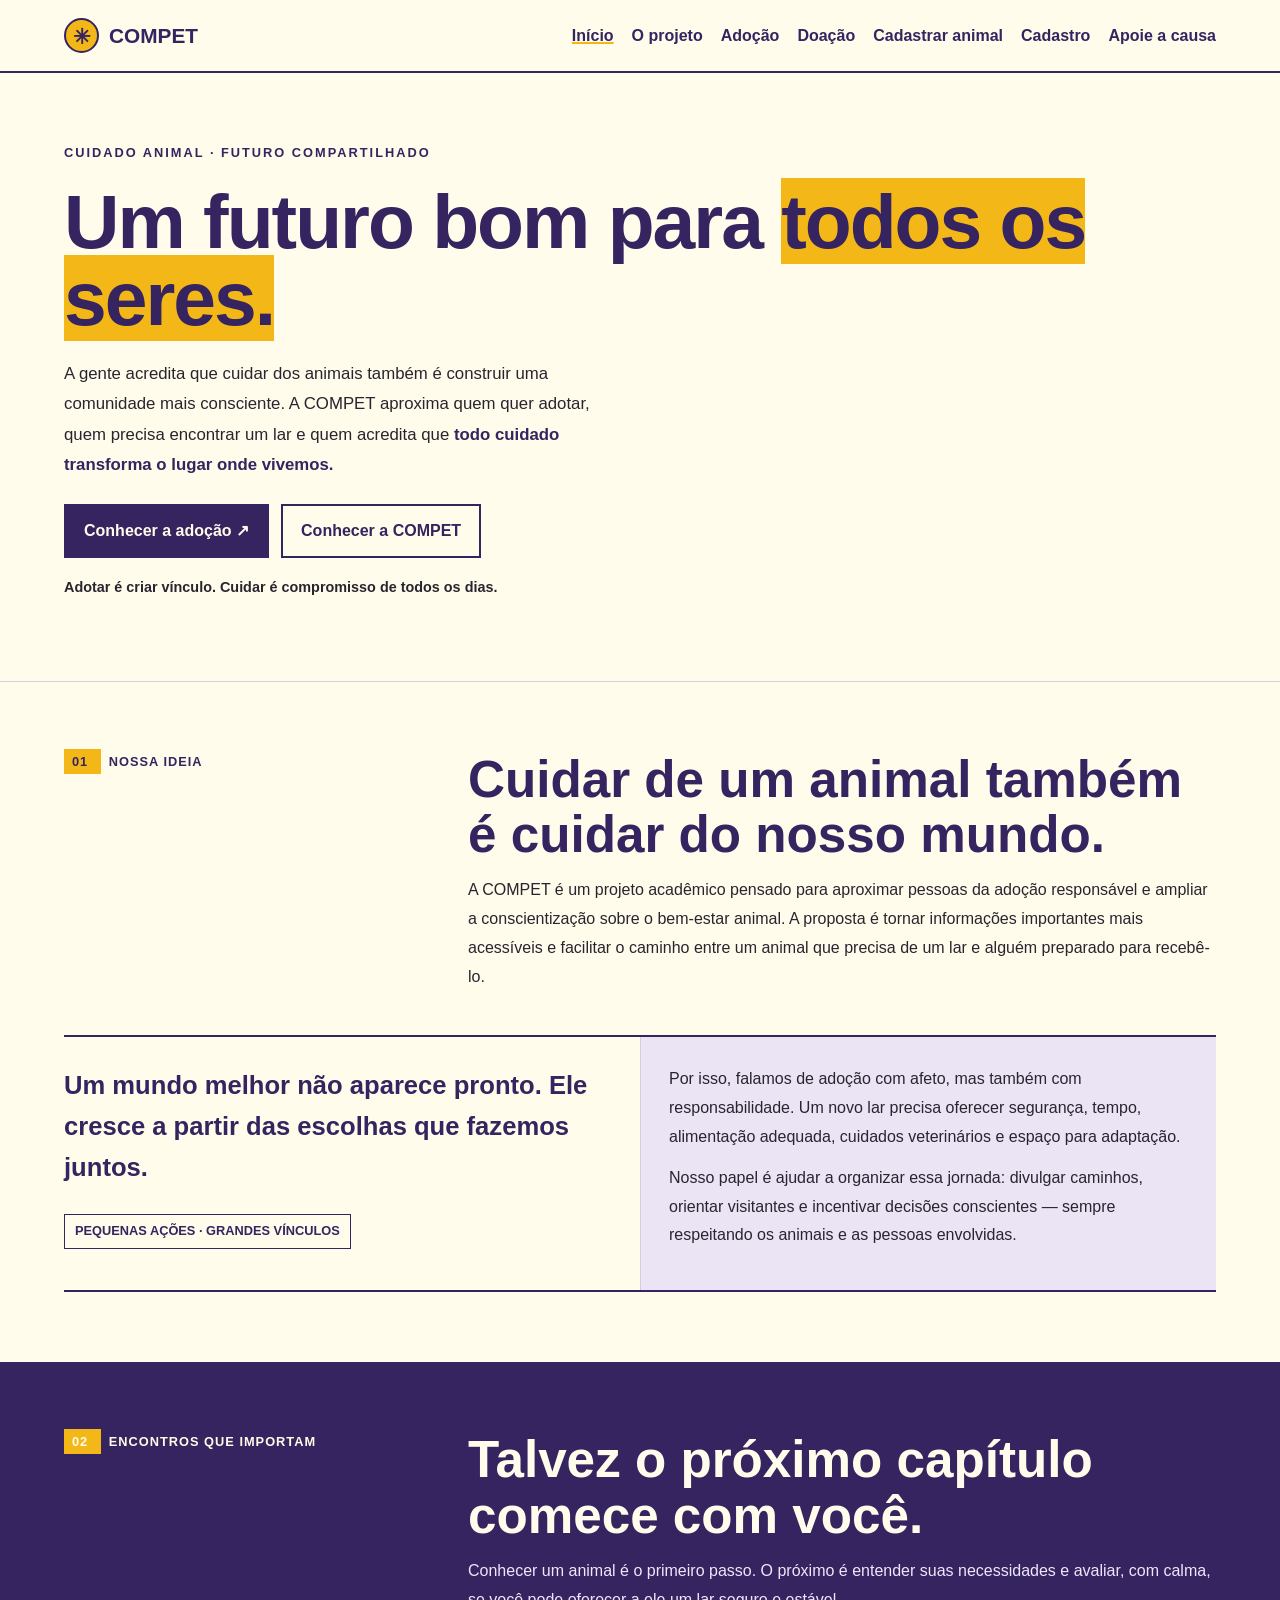
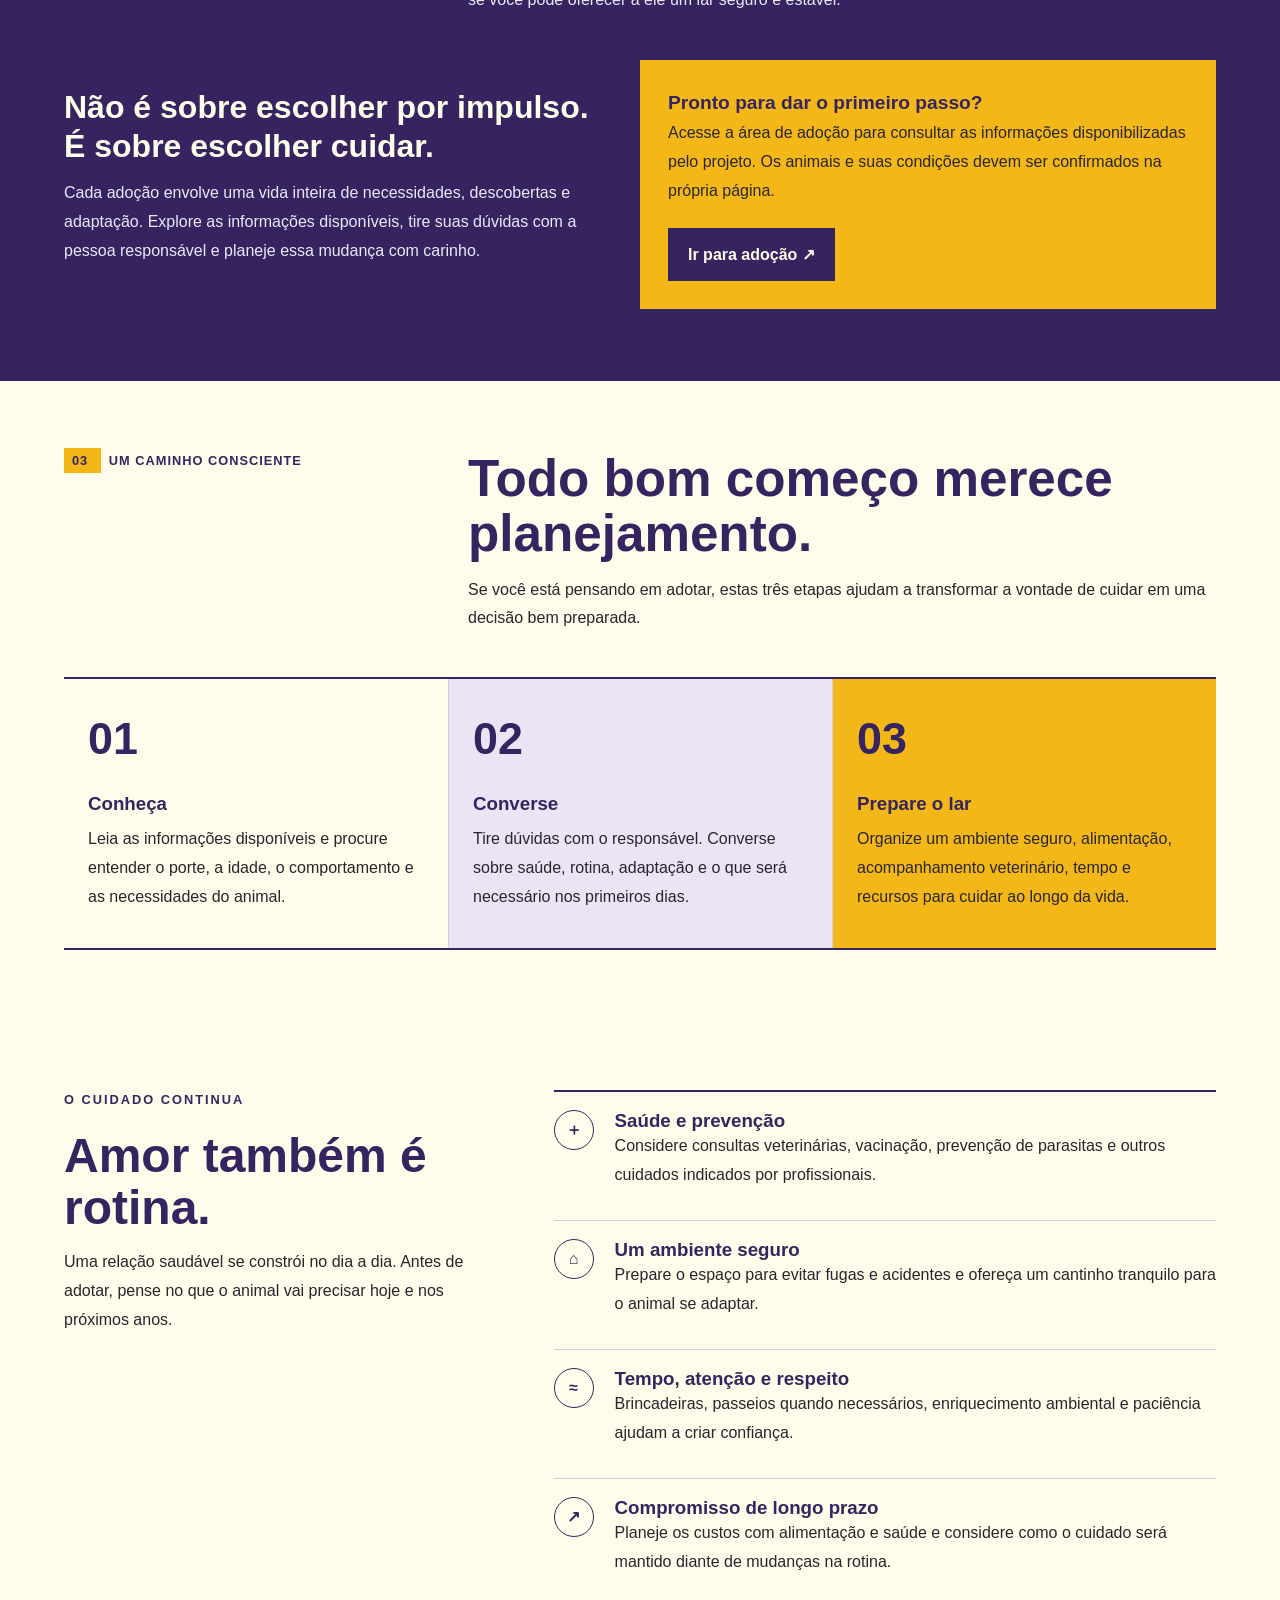
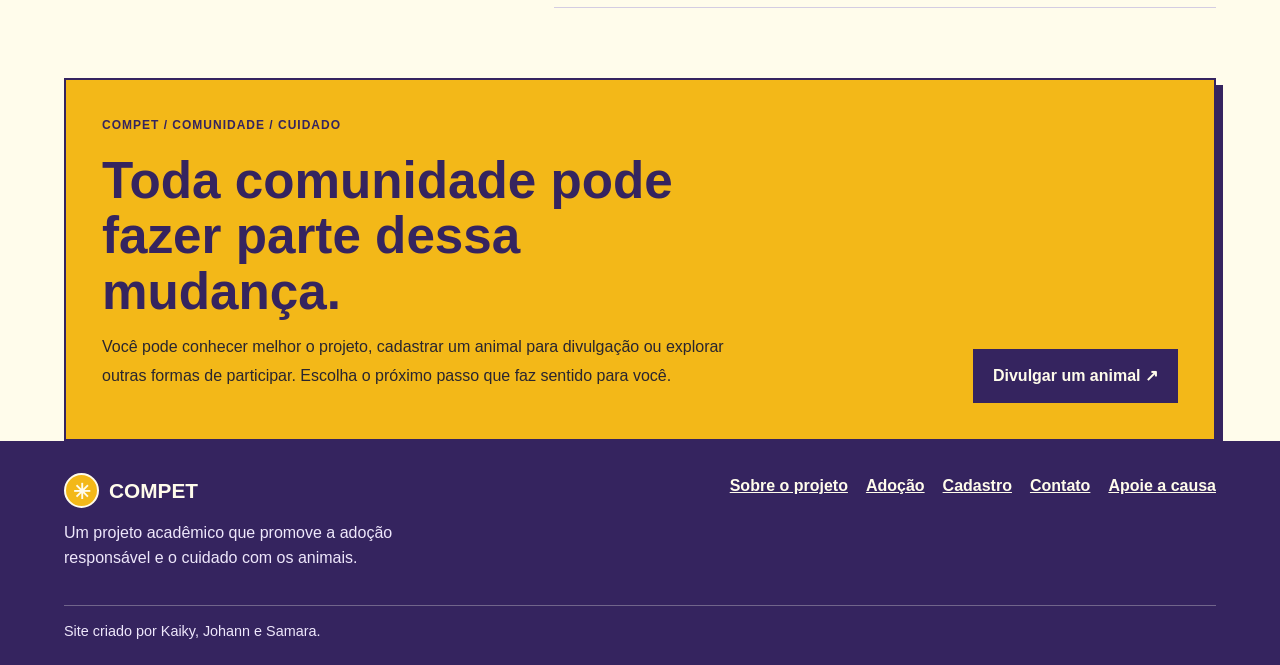
==== commit fb2133ef: "Remove hero illustration and related home CSS Co-authored-by: johannbarros-ux <319114849+johannbarro" ====
--- a/index.html
+++ b/index.html
@@ -9,7 +9,7 @@
         <title>
             COMPET — Um futuro bom para todos os seres
         </title>
-        <link rel="icon" href="icone_compet.png">
+        <link rel="icon" href="imagens/compet-icone.jpg">
         <link rel="stylesheet" href="css/style.css">
         <link rel="stylesheet" href="css/home.css">
     </head>
@@ -84,27 +84,6 @@
                             Adotar é criar vínculo. Cuidar é compromisso de todos os dias.
                         </p>
                     </div>
-                    <div class="sun-system" aria-label="Composição gráfica feita com formas geométricas: um sol amarelo rodeado por órbitas">
-                        <span class="orbit" aria-hidden="true">
-                        </span>
-                        <span class="orbit-label label-one">
-                            mais cuidado
-                        </span>
-                        <span class="sun-disc">
-                            <span aria-hidden="true">
-                                ✳
-                            </span>
-                            VIDA EM
-                            <br>
-                            COMUNIDADE
-                        </span>
-                        <span class="orbit-label label-two">
-                            menos abandono
-                        </span>
-                        <span class="orbit-label label-three">
-                            um lar de cada vez
-                        </span>
-                    </div>
                 </div>
             </section>
             <section class="section wrap" aria-labelledby="titulo-projeto">
@@ -369,7 +348,5 @@
                 </div>
             </div>
         </footer>
-        <script src="../js/formularios.js">
-        </script>
     </body>
 </html>
--- a/css/home.css
+++ b/css/home.css
@@ -9,10 +9,7 @@
 
 .hero { padding: 70px 0; border-bottom: 1px solid var(--linha); }
 .hero-layout {
-    display: grid;
-    grid-template-columns: 1fr 1fr;
-    align-items: center;
-    gap: 48px;
+    display: block;
 }
 .kicker {
     display: block;
@@ -46,62 +43,6 @@
 .cta:hover { opacity: .88; }
 .cta-light { background: transparent; color: var(--roxo); }
 .hero-note { margin-top: 18px; font-size: .9rem; font-weight: bold; }
-
-/* Ilustração feita com formas CSS, sem imagens */
-.sun-system {
-    position: relative;
-    display: grid;
-    place-items: center;
-    min-height: 360px;
-    overflow: hidden;
-    border: 2px solid var(--roxo);
-    border-radius: 48% 48% 4px 4px;
-    background: var(--lilas);
-}
-.sun-system::before, .sun-system::after {
-    position: absolute;
-    content: "";
-    border: 1px solid var(--roxo);
-    border-radius: 50%;
-}
-.sun-system::before { width: 230px; height: 230px; }
-.sun-system::after { width: 300px; height: 300px; }
-.orbit {
-    position: absolute;
-    width: 190px;
-    height: 190px;
-    border: 1px dashed var(--roxo);
-    border-radius: 50%;
-}
-.sun-disc {
-    z-index: 1;
-    display: grid;
-    place-items: center;
-    width: 140px;
-    height: 140px;
-    border: 2px solid var(--roxo);
-    border-radius: 50%;
-    background: var(--amarelo);
-    color: var(--roxo);
-    font-weight: bold;
-    line-height: 1.2;
-    text-align: center;
-    box-shadow: 7px 7px 0 var(--roxo);
-}
-.sun-disc span { display: block; font-size: 2rem; }
-.orbit-label {
-    position: absolute;
-    z-index: 2;
-    padding: 7px 10px;
-    border: 1px solid var(--roxo);
-    background: var(--creme);
-    color: var(--roxo);
-    font-size: .8rem;
-    font-weight: bold;
-}
-.label-one { top: 18%; left: 8%; }
-.label-two { right: 6%; bottom: 24%; }
-.label-three { left: 12%; bottom: 11%; background: var(--amarelo); }
 
 /* Seções da página inicial */
 .section { padding: 70px 0; }
@@ -191,9 +132,8 @@
 
 /* Ajustes para celular */
 @media (max-width: 800px) {
-    .hero-layout, .care-layout { grid-template-columns: 1fr; }
+    .care-layout { grid-template-columns: 1fr; }
     .section-heading { grid-template-columns: 1fr; gap: 12px; }
-    .sun-system { min-height: 300px; }
     .join-inner { align-items: flex-start; flex-direction: column; }
 }
 @media (max-width: 560px) {
